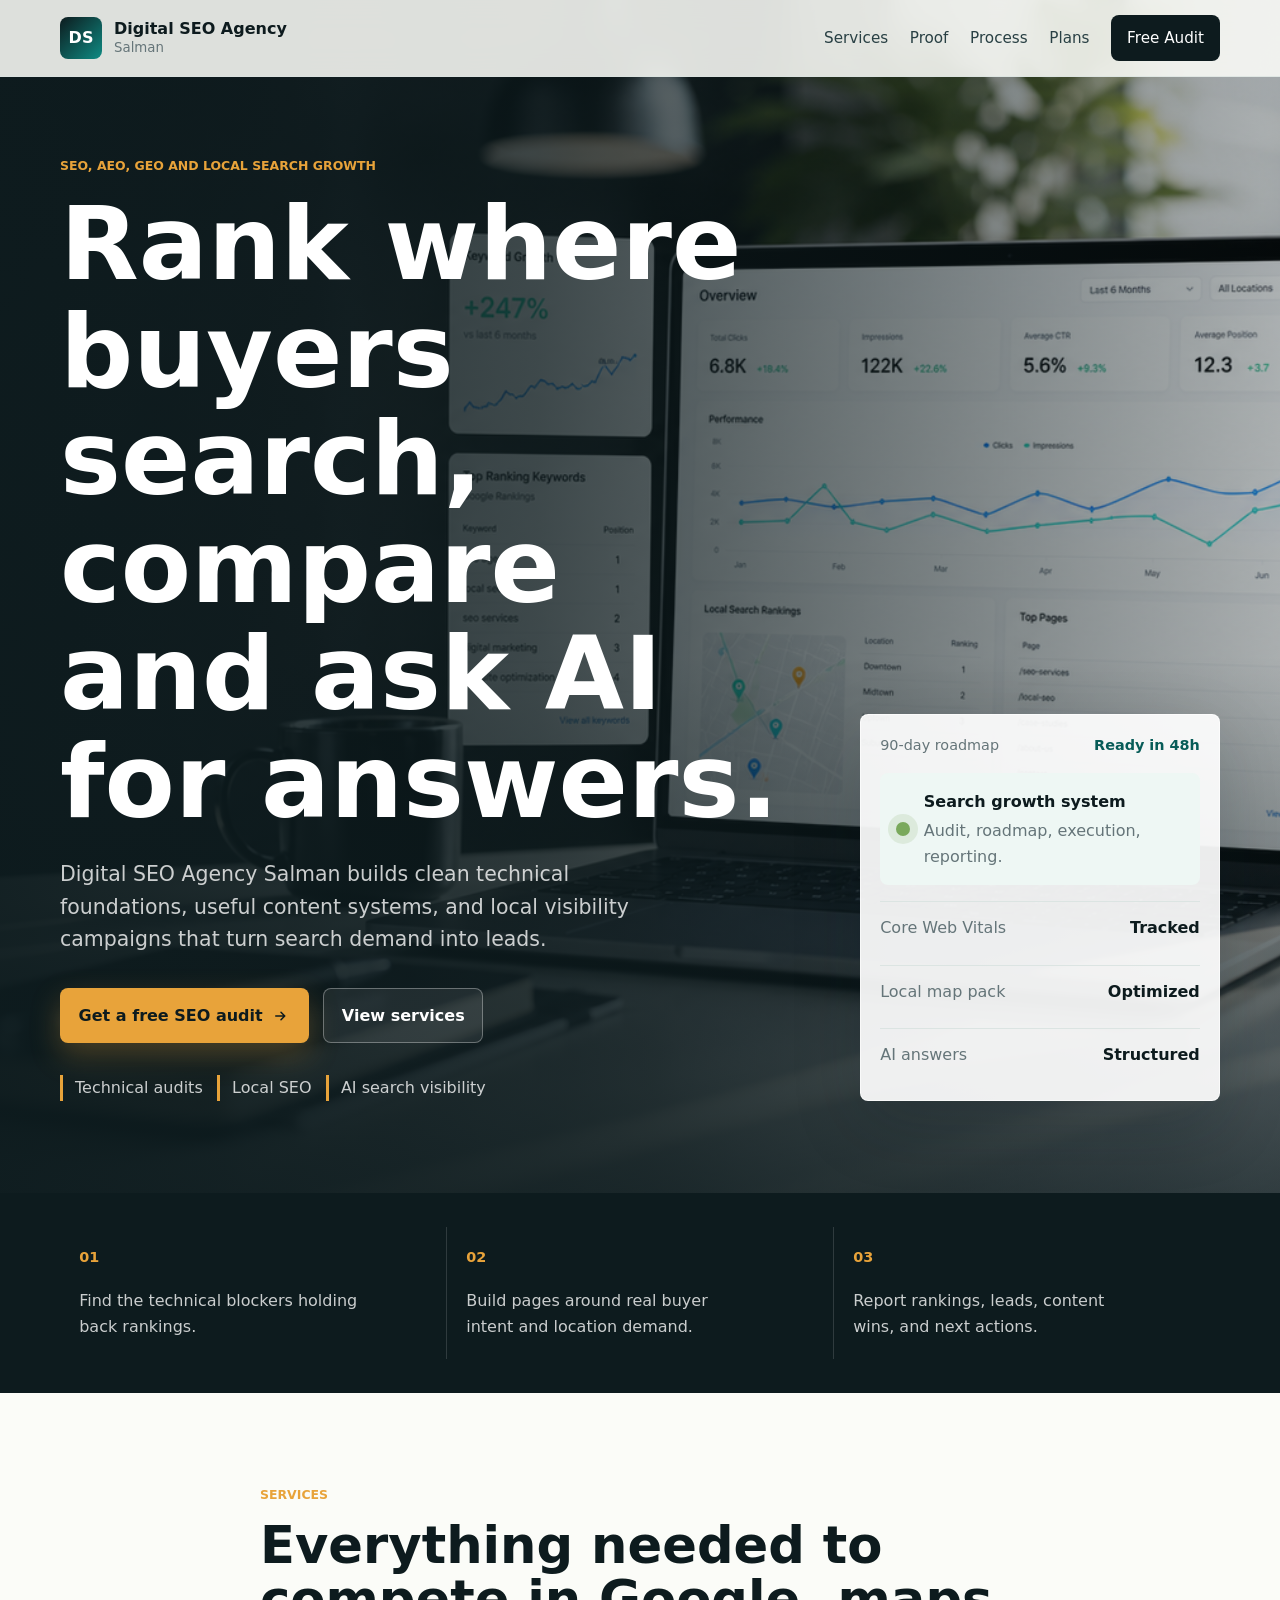
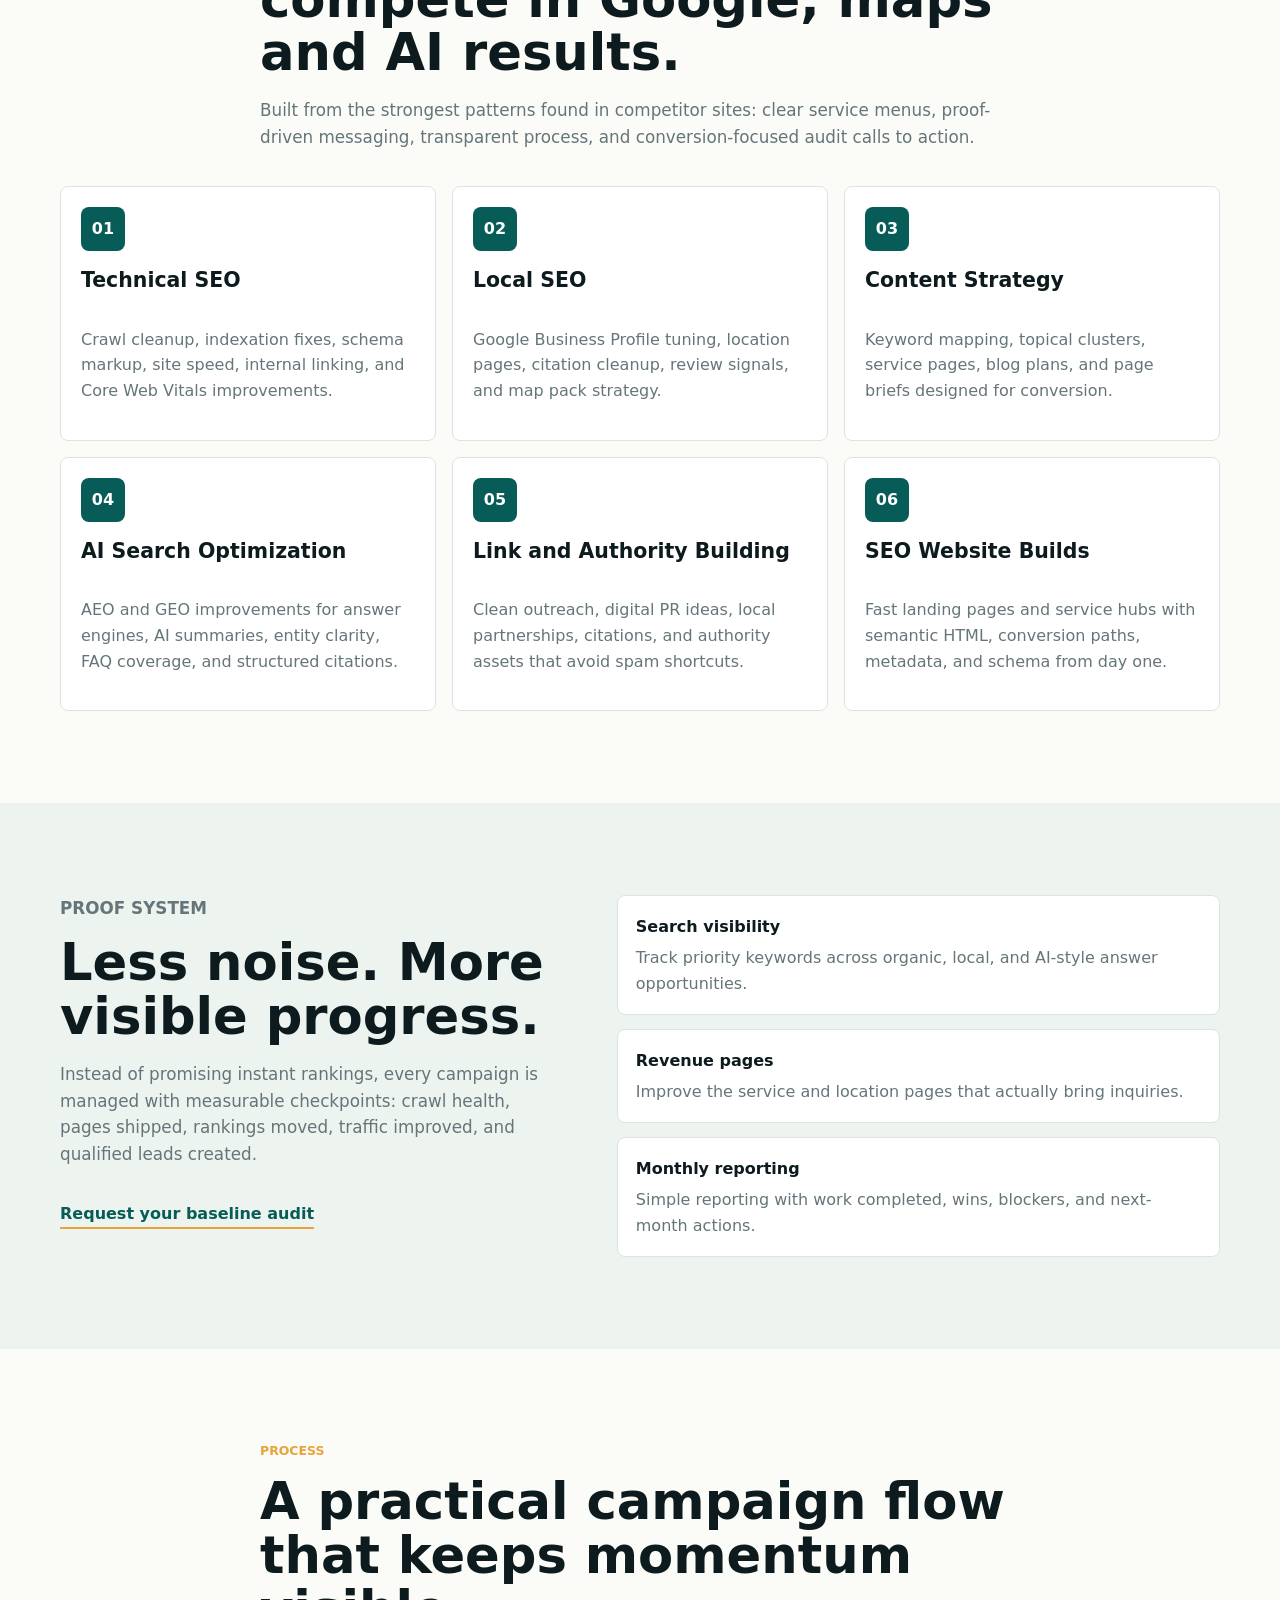
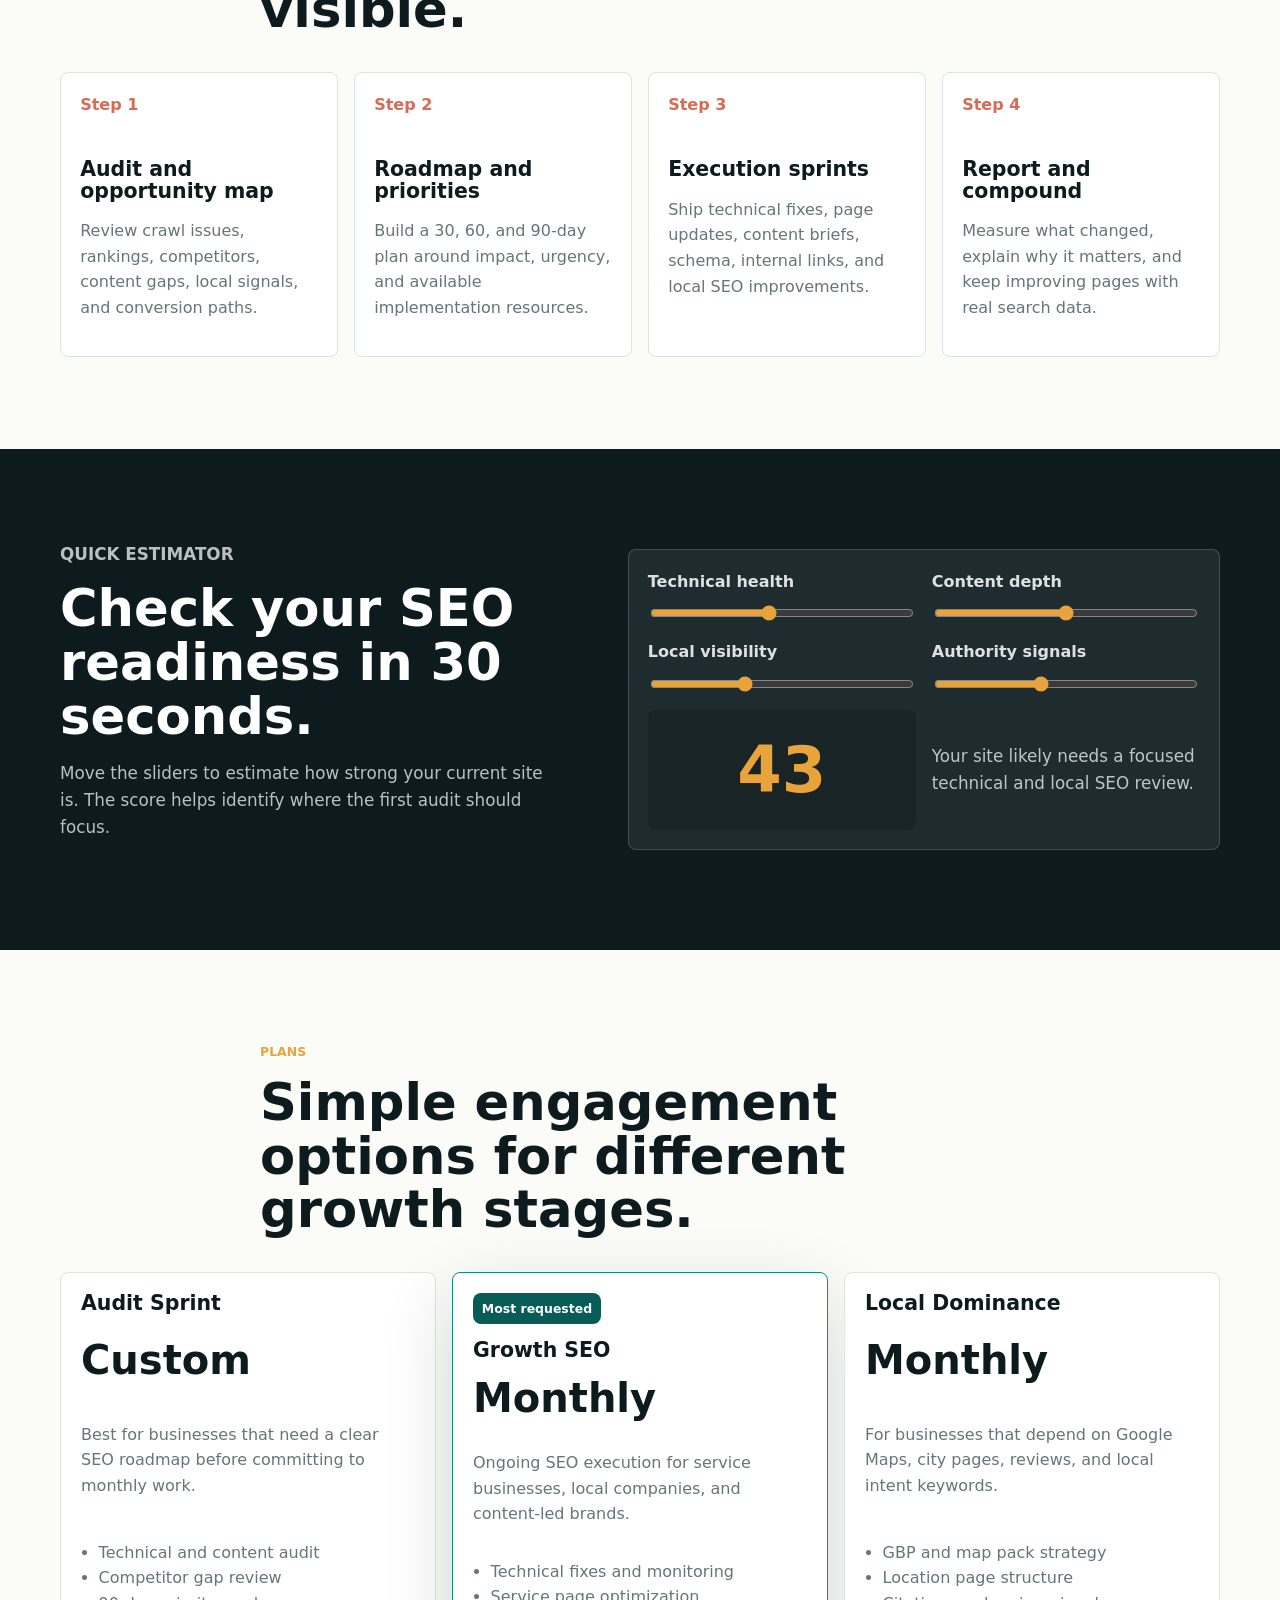
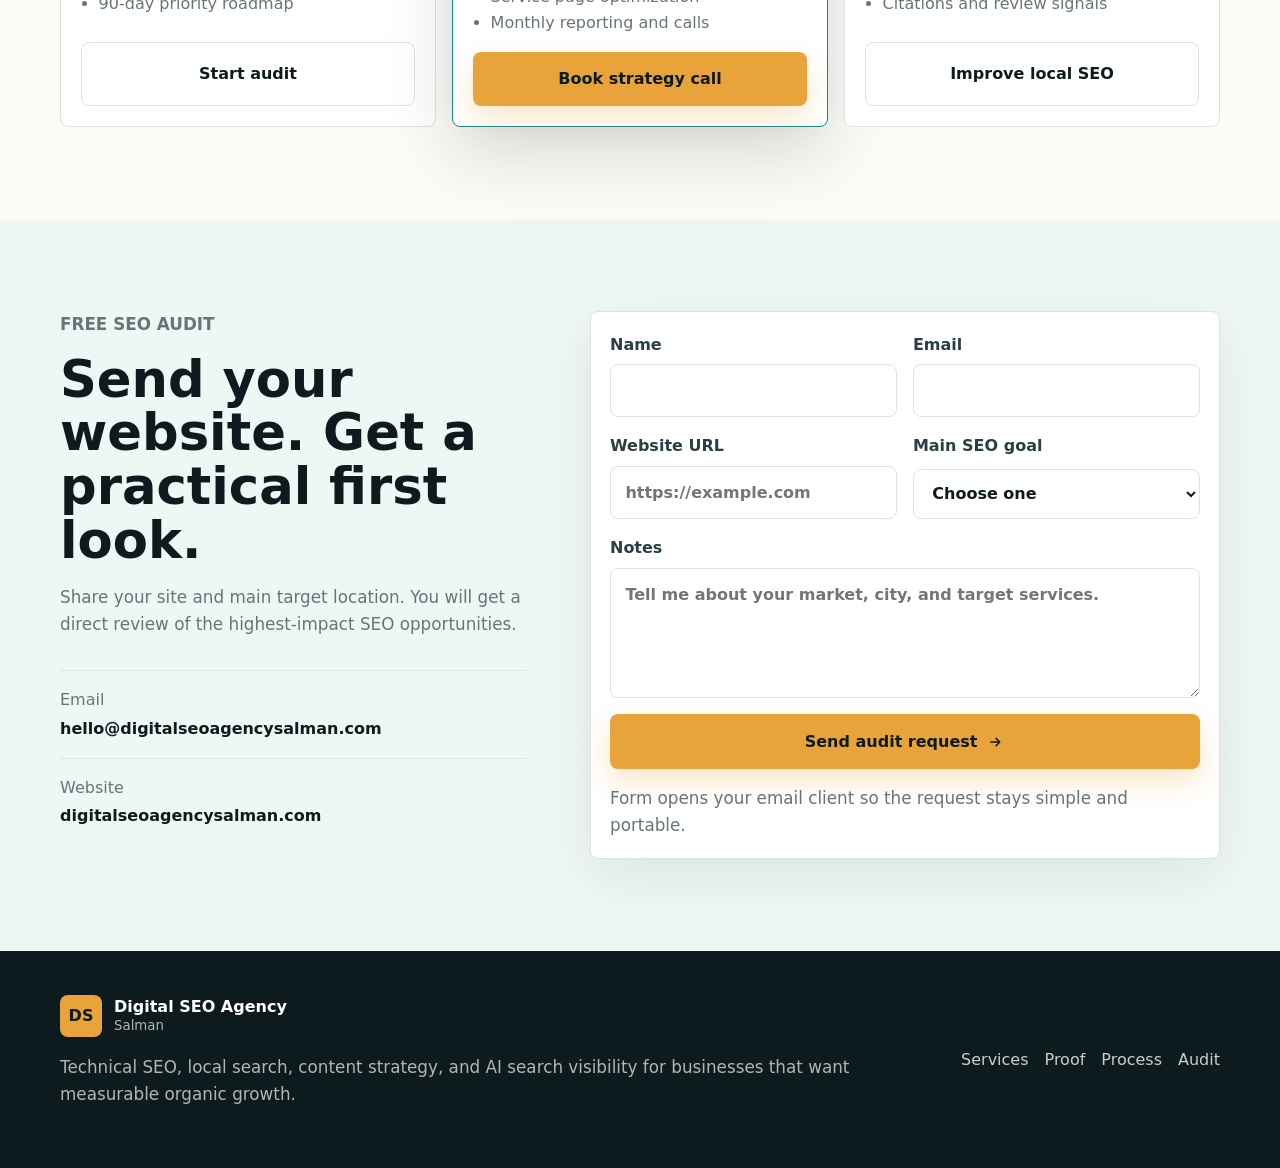
==== index.html @ deff09e0 "Create Digital SEO Agency Salman website" ====
<!doctype html>
<html lang="en">
  <head>
    <meta charset="utf-8">
    <meta name="viewport" content="width=device-width, initial-scale=1">
    <title>Digital SEO Agency Salman | SEO, Local SEO and AI Search Growth</title>
    <meta name="description" content="Digital SEO Agency Salman helps businesses grow through technical SEO, local SEO, AI search visibility, content strategy, and conversion-focused website optimization.">
    <meta name="robots" content="index, follow">
    <meta name="theme-color" content="#0d1b1e">
    <link rel="canonical" href="https://digitalseoagencysalman.com/">
    <meta property="og:title" content="Digital SEO Agency Salman">
    <meta property="og:description" content="SEO, local SEO, technical audits, content strategy, and AI search optimization for businesses that want measurable growth.">
    <meta property="og:type" content="website">
    <meta property="og:url" content="https://digitalseoagencysalman.com/">
    <meta property="og:image" content="https://digitalseoagencysalman.com/assets/seo-analytics-workspace.png">
    <link rel="icon" href="assets/favicon.svg" type="image/svg+xml">
    <link rel="stylesheet" href="styles.css">
    <script type="application/ld+json">
      {
        "@context": "https://schema.org",
        "@type": "ProfessionalService",
        "name": "Digital SEO Agency Salman",
        "url": "https://digitalseoagencysalman.com/",
        "description": "SEO, local SEO, technical SEO, AI search optimization, content strategy, and reporting services.",
        "areaServed": ["United States", "United Kingdom", "Canada", "Australia", "Worldwide"],
        "serviceType": ["Search Engine Optimization", "Local SEO", "Technical SEO", "AI Search Optimization", "Content Strategy"],
        "email": "hello@digitalseoagencysalman.com",
        "founder": {
          "@type": "Person",
          "name": "Salman"
        }
      }
    </script>
  </head>
  <body>
    <a class="skip-link" href="#main">Skip to content</a>

    <header class="site-header" data-header>
      <nav class="nav" aria-label="Primary navigation">
        <a class="brand" href="#top" aria-label="Digital SEO Agency Salman home">
          <span class="brand-mark">DS</span>
          <span>
            <strong>Digital SEO Agency</strong>
            <small>Salman</small>
          </span>
        </a>
        <button class="nav-toggle" type="button" aria-label="Open navigation" aria-expanded="false" data-nav-toggle>
          <span></span>
          <span></span>
          <span></span>
        </button>
        <div class="nav-links" data-nav-links>
          <a href="#services">Services</a>
          <a href="#proof">Proof</a>
          <a href="#process">Process</a>
          <a href="#pricing">Plans</a>
          <a href="#audit" class="nav-cta">Free Audit</a>
        </div>
      </nav>
    </header>

    <main id="main">
      <section class="hero" id="top">
        <div class="hero-media" aria-hidden="true">
          <img src="assets/seo-analytics-workspace.png" alt="">
        </div>
        <div class="hero-overlay"></div>
        <div class="container hero-grid">
          <div class="hero-copy">
            <p class="eyebrow">SEO, AEO, GEO and local search growth</p>
            <h1>Rank where buyers search, compare and ask AI for answers.</h1>
            <p class="hero-lede">Digital SEO Agency Salman builds clean technical foundations, useful content systems, and local visibility campaigns that turn search demand into leads.</p>
            <div class="hero-actions">
              <a class="btn btn-primary" href="#audit">
                Get a free SEO audit
                <svg aria-hidden="true" viewBox="0 0 24 24"><path d="M5 12h12m-5-5 5 5-5 5"/></svg>
              </a>
              <a class="btn btn-ghost" href="#services">View services</a>
            </div>
            <div class="hero-trust" aria-label="Agency highlights">
              <span>Technical audits</span>
              <span>Local SEO</span>
              <span>AI search visibility</span>
            </div>
          </div>
          <aside class="hero-panel" aria-label="Campaign dashboard preview">
            <div class="metric-line">
              <span>90-day roadmap</span>
              <strong>Ready in 48h</strong>
            </div>
            <div class="growth-card">
              <span class="pulse"></span>
              <div>
                <strong>Search growth system</strong>
                <p>Audit, roadmap, execution, reporting.</p>
              </div>
            </div>
            <dl class="hero-metrics">
              <div>
                <dt>Core Web Vitals</dt>
                <dd>Tracked</dd>
              </div>
              <div>
                <dt>Local map pack</dt>
                <dd>Optimized</dd>
              </div>
              <div>
                <dt>AI answers</dt>
                <dd>Structured</dd>
              </div>
            </dl>
          </aside>
        </div>
      </section>

      <section class="section stats-band" aria-label="SEO performance priorities">
        <div class="container stats-grid">
          <div>
            <strong>01</strong>
            <span>Find the technical blockers holding back rankings.</span>
          </div>
          <div>
            <strong>02</strong>
            <span>Build pages around real buyer intent and location demand.</span>
          </div>
          <div>
            <strong>03</strong>
            <span>Report rankings, leads, content wins, and next actions.</span>
          </div>
        </div>
      </section>

      <section class="section" id="services">
        <div class="container section-head">
          <p class="eyebrow">Services</p>
          <h2>Everything needed to compete in Google, maps and AI results.</h2>
          <p>Built from the strongest patterns found in competitor sites: clear service menus, proof-driven messaging, transparent process, and conversion-focused audit calls to action.</p>
        </div>
        <div class="container service-grid">
          <article class="service-card">
            <span class="service-icon">01</span>
            <h3>Technical SEO</h3>
            <p>Crawl cleanup, indexation fixes, schema markup, site speed, internal linking, and Core Web Vitals improvements.</p>
          </article>
          <article class="service-card">
            <span class="service-icon">02</span>
            <h3>Local SEO</h3>
            <p>Google Business Profile tuning, location pages, citation cleanup, review signals, and map pack strategy.</p>
          </article>
          <article class="service-card">
            <span class="service-icon">03</span>
            <h3>Content Strategy</h3>
            <p>Keyword mapping, topical clusters, service pages, blog plans, and page briefs designed for conversion.</p>
          </article>
          <article class="service-card">
            <span class="service-icon">04</span>
            <h3>AI Search Optimization</h3>
            <p>AEO and GEO improvements for answer engines, AI summaries, entity clarity, FAQ coverage, and structured citations.</p>
          </article>
          <article class="service-card">
            <span class="service-icon">05</span>
            <h3>Link and Authority Building</h3>
            <p>Clean outreach, digital PR ideas, local partnerships, citations, and authority assets that avoid spam shortcuts.</p>
          </article>
          <article class="service-card">
            <span class="service-icon">06</span>
            <h3>SEO Website Builds</h3>
            <p>Fast landing pages and service hubs with semantic HTML, conversion paths, metadata, and schema from day one.</p>
          </article>
        </div>
      </section>

      <section class="section proof-section" id="proof">
        <div class="container proof-layout">
          <div>
            <p class="eyebrow">Proof system</p>
            <h2>Less noise. More visible progress.</h2>
            <p>Instead of promising instant rankings, every campaign is managed with measurable checkpoints: crawl health, pages shipped, rankings moved, traffic improved, and qualified leads created.</p>
            <a class="text-link" href="#audit">Request your baseline audit</a>
          </div>
          <div class="proof-list">
            <article>
              <strong>Search visibility</strong>
              <span>Track priority keywords across organic, local, and AI-style answer opportunities.</span>
            </article>
            <article>
              <strong>Revenue pages</strong>
              <span>Improve the service and location pages that actually bring inquiries.</span>
            </article>
            <article>
              <strong>Monthly reporting</strong>
              <span>Simple reporting with work completed, wins, blockers, and next-month actions.</span>
            </article>
          </div>
        </div>
      </section>

      <section class="section" id="process">
        <div class="container section-head">
          <p class="eyebrow">Process</p>
          <h2>A practical campaign flow that keeps momentum visible.</h2>
        </div>
        <div class="container process-grid">
          <article>
            <span>Step 1</span>
            <h3>Audit and opportunity map</h3>
            <p>Review crawl issues, rankings, competitors, content gaps, local signals, and conversion paths.</p>
          </article>
          <article>
            <span>Step 2</span>
            <h3>Roadmap and priorities</h3>
            <p>Build a 30, 60, and 90-day plan around impact, urgency, and available implementation resources.</p>
          </article>
          <article>
            <span>Step 3</span>
            <h3>Execution sprints</h3>
            <p>Ship technical fixes, page updates, content briefs, schema, internal links, and local SEO improvements.</p>
          </article>
          <article>
            <span>Step 4</span>
            <h3>Report and compound</h3>
            <p>Measure what changed, explain why it matters, and keep improving pages with real search data.</p>
          </article>
        </div>
      </section>

      <section class="section calculator-section" aria-label="SEO readiness estimator">
        <div class="container calculator-layout">
          <div>
            <p class="eyebrow">Quick estimator</p>
            <h2>Check your SEO readiness in 30 seconds.</h2>
            <p>Move the sliders to estimate how strong your current site is. The score helps identify where the first audit should focus.</p>
          </div>
          <form class="score-tool" data-score-form>
            <label>
              Technical health
              <input type="range" min="0" max="100" value="45" data-score-input>
            </label>
            <label>
              Content depth
              <input type="range" min="0" max="100" value="50" data-score-input>
            </label>
            <label>
              Local visibility
              <input type="range" min="0" max="100" value="35" data-score-input>
            </label>
            <label>
              Authority signals
              <input type="range" min="0" max="100" value="40" data-score-input>
            </label>
            <output class="score-output" data-score-output>43</output>
            <p data-score-message>Your site likely needs a focused technical and local SEO review.</p>
          </form>
        </div>
      </section>

      <section class="section" id="pricing">
        <div class="container section-head">
          <p class="eyebrow">Plans</p>
          <h2>Simple engagement options for different growth stages.</h2>
        </div>
        <div class="container pricing-grid">
          <article class="price-card">
            <h3>Audit Sprint</h3>
            <p class="price">Custom</p>
            <p>Best for businesses that need a clear SEO roadmap before committing to monthly work.</p>
            <ul>
              <li>Technical and content audit</li>
              <li>Competitor gap review</li>
              <li>90-day priority roadmap</li>
            </ul>
            <a class="btn btn-secondary" href="#audit">Start audit</a>
          </article>
          <article class="price-card featured">
            <span class="badge">Most requested</span>
            <h3>Growth SEO</h3>
            <p class="price">Monthly</p>
            <p>Ongoing SEO execution for service businesses, local companies, and content-led brands.</p>
            <ul>
              <li>Technical fixes and monitoring</li>
              <li>Service page optimization</li>
              <li>Monthly reporting and calls</li>
            </ul>
            <a class="btn btn-primary" href="#audit">Book strategy call</a>
          </article>
          <article class="price-card">
            <h3>Local Dominance</h3>
            <p class="price">Monthly</p>
            <p>For businesses that depend on Google Maps, city pages, reviews, and local intent keywords.</p>
            <ul>
              <li>GBP and map pack strategy</li>
              <li>Location page structure</li>
              <li>Citations and review signals</li>
            </ul>
            <a class="btn btn-secondary" href="#audit">Improve local SEO</a>
          </article>
        </div>
      </section>

      <section class="section audit-section" id="audit">
        <div class="container audit-layout">
          <div>
            <p class="eyebrow">Free SEO audit</p>
            <h2>Send your website. Get a practical first look.</h2>
            <p>Share your site and main target location. You will get a direct review of the highest-impact SEO opportunities.</p>
            <dl class="contact-details">
              <div>
                <dt>Email</dt>
                <dd><a href="mailto:hello@digitalseoagencysalman.com">hello@digitalseoagencysalman.com</a></dd>
              </div>
              <div>
                <dt>Website</dt>
                <dd>digitalseoagencysalman.com</dd>
              </div>
            </dl>
          </div>
          <form class="audit-form" action="mailto:hello@digitalseoagencysalman.com" method="post" enctype="text/plain" data-audit-form>
            <label>
              Name
              <input name="name" autocomplete="name" required>
            </label>
            <label>
              Email
              <input type="email" name="email" autocomplete="email" required>
            </label>
            <label>
              Website URL
              <input type="url" name="website" placeholder="https://example.com" required>
            </label>
            <label>
              Main SEO goal
              <select name="goal" required>
                <option value="">Choose one</option>
                <option>More local leads</option>
                <option>Technical SEO cleanup</option>
                <option>Content and rankings growth</option>
                <option>AI search visibility</option>
              </select>
            </label>
            <label class="full">
              Notes
              <textarea name="notes" rows="4" placeholder="Tell me about your market, city, and target services."></textarea>
            </label>
            <button class="btn btn-primary full" type="submit">
              Send audit request
              <svg aria-hidden="true" viewBox="0 0 24 24"><path d="M5 12h12m-5-5 5 5-5 5"/></svg>
            </button>
            <p class="form-note" data-form-note>Form opens your email client so the request stays simple and portable.</p>
          </form>
        </div>
      </section>
    </main>

    <footer class="site-footer">
      <div class="container footer-grid">
        <div>
          <a class="brand footer-brand" href="#top">
            <span class="brand-mark">DS</span>
            <span>
              <strong>Digital SEO Agency</strong>
              <small>Salman</small>
            </span>
          </a>
          <p>Technical SEO, local search, content strategy, and AI search visibility for businesses that want measurable organic growth.</p>
        </div>
        <div class="footer-links">
          <a href="#services">Services</a>
          <a href="#proof">Proof</a>
          <a href="#process">Process</a>
          <a href="#audit">Audit</a>
        </div>
      </div>
    </footer>

    <script src="script.js"></script>
  </body>
</html>
---- styles.css ----
:root {
  --ink: #0d1b1e;
  --ink-soft: #294044;
  --muted: #657579;
  --line: #dbe4e2;
  --paper: #fbfcf8;
  --panel: #ffffff;
  --teal: #0f8b83;
  --teal-dark: #075c58;
  --amber: #e8a33a;
  --green: #7aa95c;
  --coral: #d96b55;
  --shadow: 0 24px 70px rgba(13, 27, 30, 0.16);
  --radius: 8px;
  --container: 1160px;
}

* {
  box-sizing: border-box;
}

html {
  scroll-behavior: smooth;
}

body {
  margin: 0;
  color: var(--ink);
  background: var(--paper);
  font-family: Inter, ui-sans-serif, system-ui, -apple-system, BlinkMacSystemFont, "Segoe UI", sans-serif;
  line-height: 1.6;
}

img,
svg {
  display: block;
  max-width: 100%;
}

a {
  color: inherit;
  text-decoration: none;
}

button,
input,
select,
textarea {
  font: inherit;
}

.skip-link {
  position: absolute;
  left: 1rem;
  top: -4rem;
  z-index: 20;
  padding: 0.75rem 1rem;
  color: #fff;
  background: var(--ink);
  border-radius: var(--radius);
}

.skip-link:focus {
  top: 1rem;
}

.container {
  width: min(var(--container), calc(100% - 40px));
  margin-inline: auto;
}

.site-header {
  position: fixed;
  inset: 0 0 auto;
  z-index: 10;
  background: rgba(251, 252, 248, 0.88);
  border-bottom: 1px solid rgba(219, 228, 226, 0.75);
  backdrop-filter: blur(16px);
}

.nav {
  width: min(var(--container), calc(100% - 40px));
  min-height: 76px;
  margin-inline: auto;
  display: flex;
  align-items: center;
  justify-content: space-between;
  gap: 2rem;
}

.brand {
  display: inline-flex;
  align-items: center;
  gap: 0.75rem;
  min-width: 0;
}

.brand-mark {
  width: 42px;
  height: 42px;
  display: grid;
  place-items: center;
  flex: 0 0 42px;
  color: #fff;
  background: linear-gradient(135deg, var(--ink), var(--teal));
  border-radius: var(--radius);
  font-weight: 800;
}

.brand strong,
.brand small {
  display: block;
  line-height: 1.1;
}

.brand small {
  margin-top: 0.2rem;
  color: var(--muted);
}

.nav-links {
  display: flex;
  align-items: center;
  gap: 1.35rem;
  color: var(--ink-soft);
  font-size: 0.95rem;
}

.nav-links a {
  padding-block: 0.5rem;
}

.nav-links a:hover {
  color: var(--teal-dark);
}

.nav-cta {
  padding: 0.7rem 1rem !important;
  color: #fff !important;
  background: var(--ink);
  border-radius: var(--radius);
}

.nav-toggle {
  display: none;
  width: 42px;
  height: 42px;
  padding: 0;
  border: 1px solid var(--line);
  background: var(--panel);
  border-radius: var(--radius);
}

.nav-toggle span {
  width: 18px;
  height: 2px;
  margin: 4px auto;
  display: block;
  background: var(--ink);
}

.hero {
  position: relative;
  min-height: 760px;
  padding: 156px 0 92px;
  overflow: hidden;
  color: #fff;
  background: var(--ink);
}

.hero-media,
.hero-overlay {
  position: absolute;
  inset: 0;
}

.hero-media img {
  width: 100%;
  height: 100%;
  object-fit: cover;
}

.hero-overlay {
  background:
    linear-gradient(90deg, rgba(13, 27, 30, 0.94) 0%, rgba(13, 27, 30, 0.78) 42%, rgba(13, 27, 30, 0.34) 100%),
    linear-gradient(0deg, rgba(13, 27, 30, 0.72), transparent 45%);
}

.hero-grid {
  position: relative;
  display: grid;
  grid-template-columns: minmax(0, 1.05fr) 360px;
  gap: 4rem;
  align-items: end;
}

.hero-copy {
  max-width: 760px;
}

.eyebrow {
  margin: 0 0 0.9rem;
  color: var(--amber);
  font-size: 0.78rem;
  font-weight: 800;
  letter-spacing: 0;
  text-transform: uppercase;
}

h1,
h2,
h3,
p {
  overflow-wrap: anywhere;
}

h1,
h2,
h3 {
  margin: 0;
  line-height: 1.05;
  letter-spacing: 0;
}

h1 {
  max-width: 760px;
  font-size: clamp(3rem, 8vw, 6.4rem);
}

h2 {
  font-size: clamp(2rem, 4vw, 3.7rem);
}

h3 {
  font-size: 1.28rem;
}

.hero-lede {
  max-width: 640px;
  margin: 1.4rem 0 0;
  color: rgba(255, 255, 255, 0.78);
  font-size: clamp(1.05rem, 2vw, 1.28rem);
}

.hero-actions,
.hero-trust {
  display: flex;
  flex-wrap: wrap;
  align-items: center;
  gap: 0.9rem;
}

.hero-actions {
  margin-top: 2rem;
}

.hero-trust {
  margin-top: 2rem;
  color: rgba(255, 255, 255, 0.78);
}

.hero-trust span {
  border-left: 3px solid var(--amber);
  padding-left: 0.75rem;
}

.btn {
  min-height: 48px;
  display: inline-flex;
  align-items: center;
  justify-content: center;
  gap: 0.6rem;
  padding: 0.85rem 1.1rem;
  border: 1px solid transparent;
  border-radius: var(--radius);
  font-weight: 800;
  cursor: pointer;
  transition: transform 180ms ease, box-shadow 180ms ease, background 180ms ease;
}

.btn:hover {
  transform: translateY(-2px);
}

.btn svg {
  width: 18px;
  height: 18px;
  fill: none;
  stroke: currentColor;
  stroke-linecap: round;
  stroke-linejoin: round;
  stroke-width: 2;
}

.btn-primary {
  color: var(--ink);
  background: var(--amber);
  box-shadow: 0 12px 30px rgba(232, 163, 58, 0.28);
}

.btn-secondary {
  color: var(--ink);
  background: var(--panel);
  border-color: var(--line);
}

.btn-ghost {
  color: #fff;
  border-color: rgba(255, 255, 255, 0.32);
  background: rgba(255, 255, 255, 0.08);
}

.hero-panel {
  padding: 1.2rem;
  color: var(--ink);
  background: rgba(255, 255, 255, 0.92);
  border: 1px solid rgba(255, 255, 255, 0.65);
  border-radius: var(--radius);
  box-shadow: var(--shadow);
}

.metric-line {
  display: flex;
  justify-content: space-between;
  gap: 1rem;
  color: var(--muted);
  font-size: 0.9rem;
}

.metric-line strong {
  color: var(--teal-dark);
}

.growth-card {
  margin-top: 1rem;
  padding: 1rem;
  display: flex;
  align-items: center;
  gap: 0.85rem;
  background: #eef7f4;
  border-radius: var(--radius);
}

.growth-card p {
  margin: 0.2rem 0 0;
  color: var(--muted);
}

.pulse {
  width: 14px;
  height: 14px;
  flex: 0 0 14px;
  background: var(--green);
  border-radius: 50%;
  box-shadow: 0 0 0 8px rgba(122, 169, 92, 0.16);
}

.hero-metrics {
  margin: 1rem 0 0;
  display: grid;
  gap: 0.7rem;
}

.hero-metrics div {
  display: flex;
  justify-content: space-between;
  gap: 1rem;
  padding: 0.8rem 0;
  border-top: 1px solid var(--line);
}

.hero-metrics dt {
  color: var(--muted);
}

.hero-metrics dd {
  margin: 0;
  font-weight: 800;
}

.section {
  padding: 92px 0;
}

.stats-band {
  padding: 34px 0;
  background: var(--ink);
  color: #fff;
}

.stats-grid {
  display: grid;
  grid-template-columns: repeat(3, 1fr);
  gap: 1px;
  background: rgba(255, 255, 255, 0.14);
}

.stats-grid div {
  min-height: 132px;
  padding: 1.2rem;
  display: grid;
  align-content: space-between;
  background: var(--ink);
}

.stats-grid strong {
  color: var(--amber);
  font-size: 0.9rem;
}

.stats-grid span {
  max-width: 280px;
  color: rgba(255, 255, 255, 0.78);
}

.section-head {
  max-width: 760px;
  margin-bottom: 2.2rem;
}

.section-head p:not(.eyebrow),
.proof-layout p,
.calculator-layout p,
.audit-layout p,
.site-footer p {
  color: var(--muted);
  font-size: 1.05rem;
}

.service-grid {
  display: grid;
  grid-template-columns: repeat(3, 1fr);
  gap: 1rem;
}

.service-card,
.process-grid article,
.price-card,
.proof-list article {
  background: var(--panel);
  border: 1px solid var(--line);
  border-radius: var(--radius);
}

.service-card {
  min-height: 250px;
  padding: 1.25rem;
  display: grid;
  align-content: space-between;
  gap: 1.2rem;
}

.service-icon {
  width: 44px;
  height: 44px;
  display: grid;
  place-items: center;
  color: #fff;
  background: var(--teal-dark);
  border-radius: var(--radius);
  font-weight: 800;
}

.service-card p,
.process-grid p,
.price-card p,
.price-card li,
.proof-list span {
  color: var(--muted);
}

.proof-section {
  background: #edf3ef;
}

.proof-layout {
  display: grid;
  grid-template-columns: 0.9fr 1.1fr;
  gap: 4rem;
  align-items: start;
}

.text-link {
  display: inline-block;
  margin-top: 1rem;
  color: var(--teal-dark);
  font-weight: 800;
  border-bottom: 2px solid var(--amber);
}

.proof-list {
  display: grid;
  gap: 0.9rem;
}

.proof-list article {
  padding: 1.1rem;
  display: grid;
  gap: 0.35rem;
}

.process-grid {
  display: grid;
  grid-template-columns: repeat(4, 1fr);
  gap: 1rem;
}

.process-grid article {
  min-height: 260px;
  padding: 1.2rem;
}

.process-grid span {
  display: inline-block;
  margin-bottom: 2.6rem;
  color: var(--coral);
  font-weight: 800;
}

.calculator-section {
  background: var(--ink);
  color: #fff;
}

.calculator-layout {
  display: grid;
  grid-template-columns: 0.85fr 1fr;
  gap: 4rem;
  align-items: center;
}

.calculator-layout p {
  color: rgba(255, 255, 255, 0.72);
}

.score-tool {
  padding: 1.2rem;
  display: grid;
  grid-template-columns: 1fr 1fr;
  gap: 1rem;
  background: rgba(255, 255, 255, 0.08);
  border: 1px solid rgba(255, 255, 255, 0.16);
  border-radius: var(--radius);
}

.score-tool label {
  display: grid;
  gap: 0.55rem;
  color: rgba(255, 255, 255, 0.86);
  font-weight: 700;
}

input[type="range"] {
  accent-color: var(--amber);
}

.score-output {
  min-height: 120px;
  display: grid;
  place-items: center;
  color: var(--amber);
  background: rgba(0, 0, 0, 0.18);
  border-radius: var(--radius);
  font-size: 4rem;
  font-weight: 900;
  line-height: 1;
}

.score-tool p {
  margin: 0;
  align-self: center;
}

.pricing-grid {
  display: grid;
  grid-template-columns: repeat(3, 1fr);
  gap: 1rem;
  align-items: stretch;
}

.price-card {
  position: relative;
  padding: 1.25rem;
  display: grid;
  gap: 1rem;
}

.price-card.featured {
  border-color: var(--teal);
  box-shadow: var(--shadow);
}

.badge {
  width: max-content;
  padding: 0.35rem 0.55rem;
  color: #fff;
  background: var(--teal-dark);
  border-radius: var(--radius);
  font-size: 0.78rem;
  font-weight: 800;
}

.price {
  margin: 0;
  color: var(--ink) !important;
  font-size: 2.5rem !important;
  font-weight: 900;
  line-height: 1;
}

.price-card ul {
  margin: 0;
  padding-left: 1.1rem;
}

.audit-section {
  background: #eef7f4;
}

.audit-layout {
  display: grid;
  grid-template-columns: 0.85fr 1.15fr;
  gap: 4rem;
  align-items: start;
}

.contact-details {
  margin: 2rem 0 0;
  display: grid;
  gap: 1rem;
}

.contact-details div {
  padding-top: 1rem;
  border-top: 1px solid var(--line);
}

.contact-details dt {
  color: var(--muted);
}

.contact-details dd {
  margin: 0.2rem 0 0;
  font-weight: 800;
}

.audit-form {
  padding: 1.2rem;
  display: grid;
  grid-template-columns: 1fr 1fr;
  gap: 1rem;
  background: var(--panel);
  border: 1px solid var(--line);
  border-radius: var(--radius);
  box-shadow: 0 18px 54px rgba(13, 27, 30, 0.08);
}

.audit-form label {
  display: grid;
  gap: 0.45rem;
  color: var(--ink-soft);
  font-weight: 800;
}

.audit-form input,
.audit-form select,
.audit-form textarea {
  width: 100%;
  min-height: 48px;
  padding: 0.8rem 0.9rem;
  border: 1px solid var(--line);
  color: var(--ink);
  background: #fff;
  border-radius: var(--radius);
}

.audit-form textarea {
  resize: vertical;
}

.full,
.form-note {
  grid-column: 1 / -1;
}

.form-note {
  margin: 0;
  color: var(--muted);
  font-size: 0.9rem;
}

.site-footer {
  padding: 44px 0;
  color: #fff;
  background: var(--ink);
}

.footer-grid {
  display: grid;
  grid-template-columns: 1fr auto;
  gap: 2rem;
  align-items: center;
}

.footer-brand .brand-mark {
  background: var(--amber);
  color: var(--ink);
}

.footer-brand small,
.site-footer p {
  color: rgba(255, 255, 255, 0.68);
}

.footer-links {
  display: flex;
  flex-wrap: wrap;
  gap: 1rem;
  color: rgba(255, 255, 255, 0.78);
}

@media (max-width: 980px) {
  .nav-toggle {
    display: block;
  }

  .nav-links {
    position: absolute;
    top: 76px;
    left: 20px;
    right: 20px;
    display: none;
    padding: 1rem;
    background: var(--panel);
    border: 1px solid var(--line);
    border-radius: var(--radius);
    box-shadow: var(--shadow);
  }

  .nav-links.is-open {
    display: grid;
  }

  .hero {
    min-height: auto;
  }

  .hero-grid,
  .proof-layout,
  .calculator-layout,
  .audit-layout {
    grid-template-columns: 1fr;
    gap: 2rem;
  }

  .service-grid,
  .pricing-grid {
    grid-template-columns: repeat(2, 1fr);
  }

  .process-grid {
    grid-template-columns: repeat(2, 1fr);
  }
}

@media (max-width: 680px) {
  .container,
  .nav {
    width: min(100% - 28px, var(--container));
  }

  .hero {
    padding-top: 126px;
  }

  h1 {
    font-size: clamp(2.55rem, 14vw, 4.2rem);
  }

  .hero-panel {
    display: none;
  }

  .stats-grid,
  .service-grid,
  .process-grid,
  .pricing-grid,
  .score-tool,
  .audit-form,
  .footer-grid {
    grid-template-columns: 1fr;
  }

  .section {
    padding: 64px 0;
  }

  .score-output {
    min-height: 96px;
    font-size: 3.25rem;
  }

  .btn {
    width: 100%;
  }
}
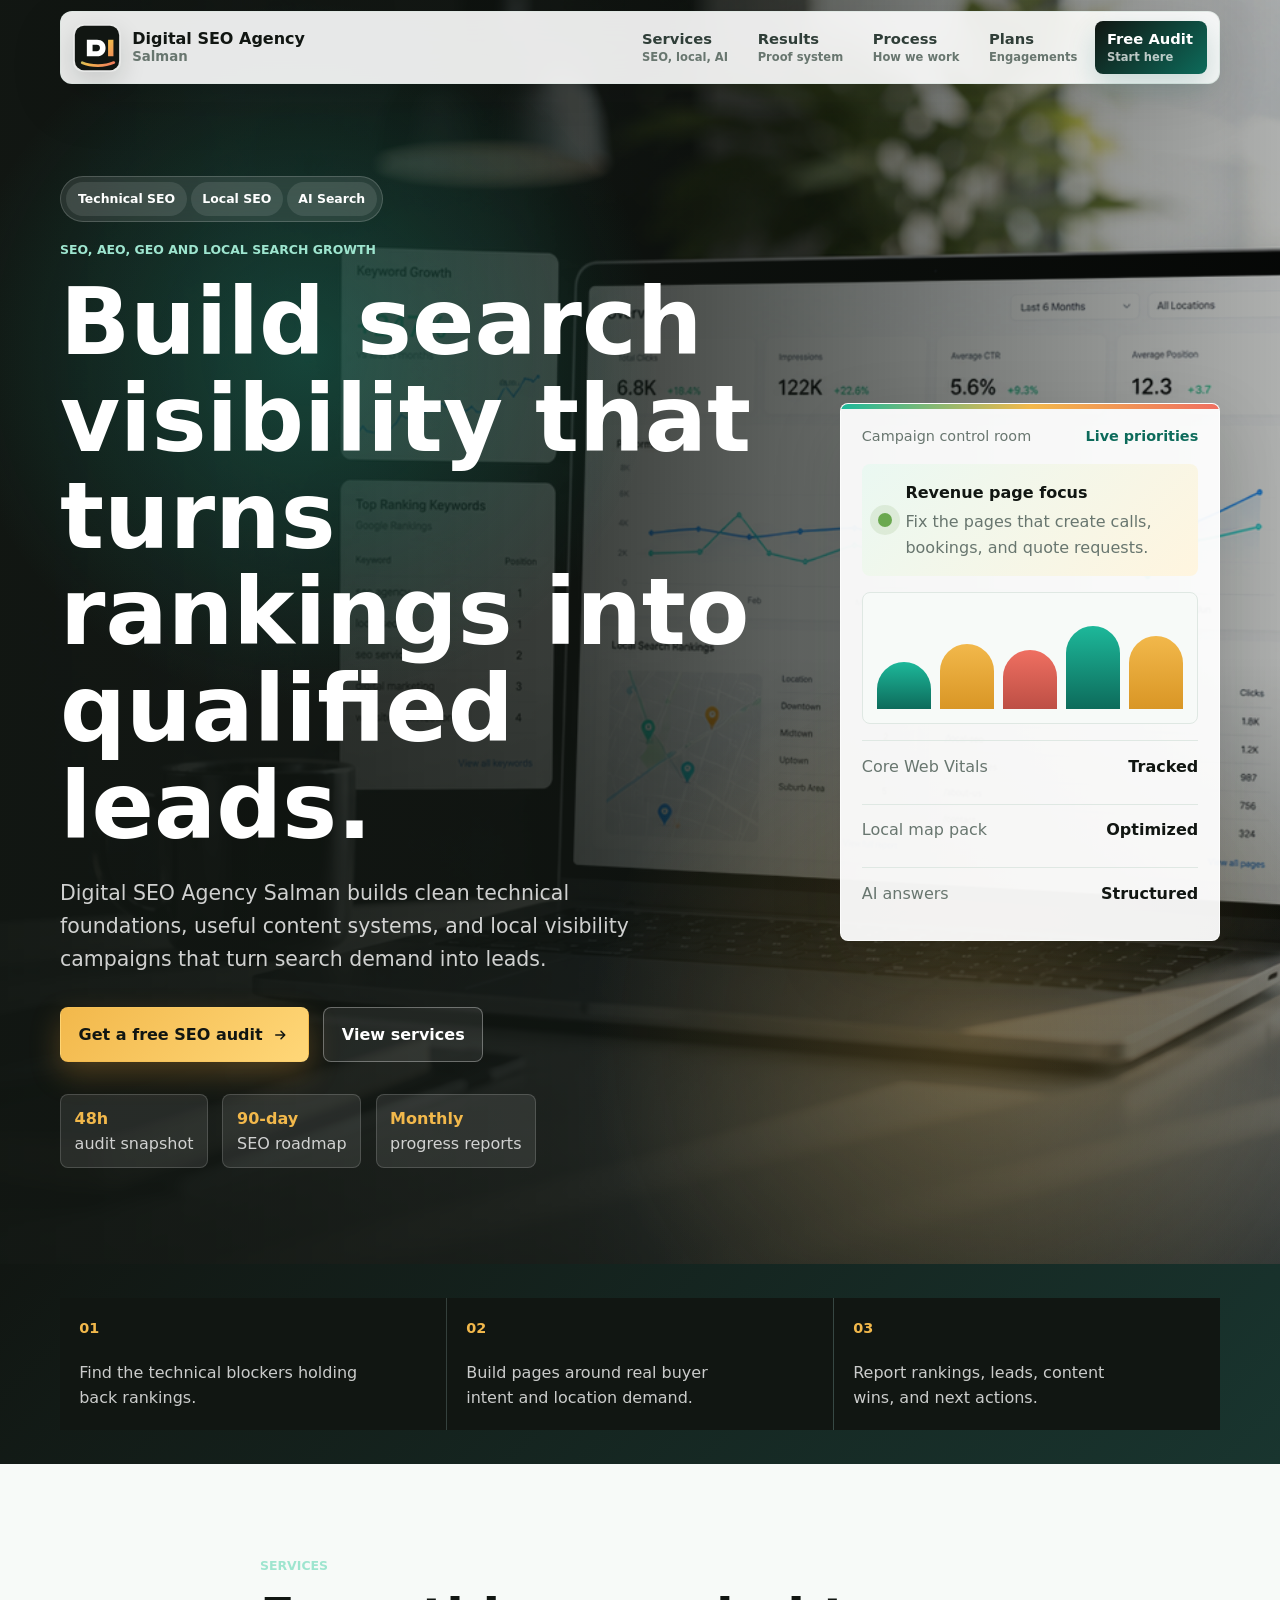
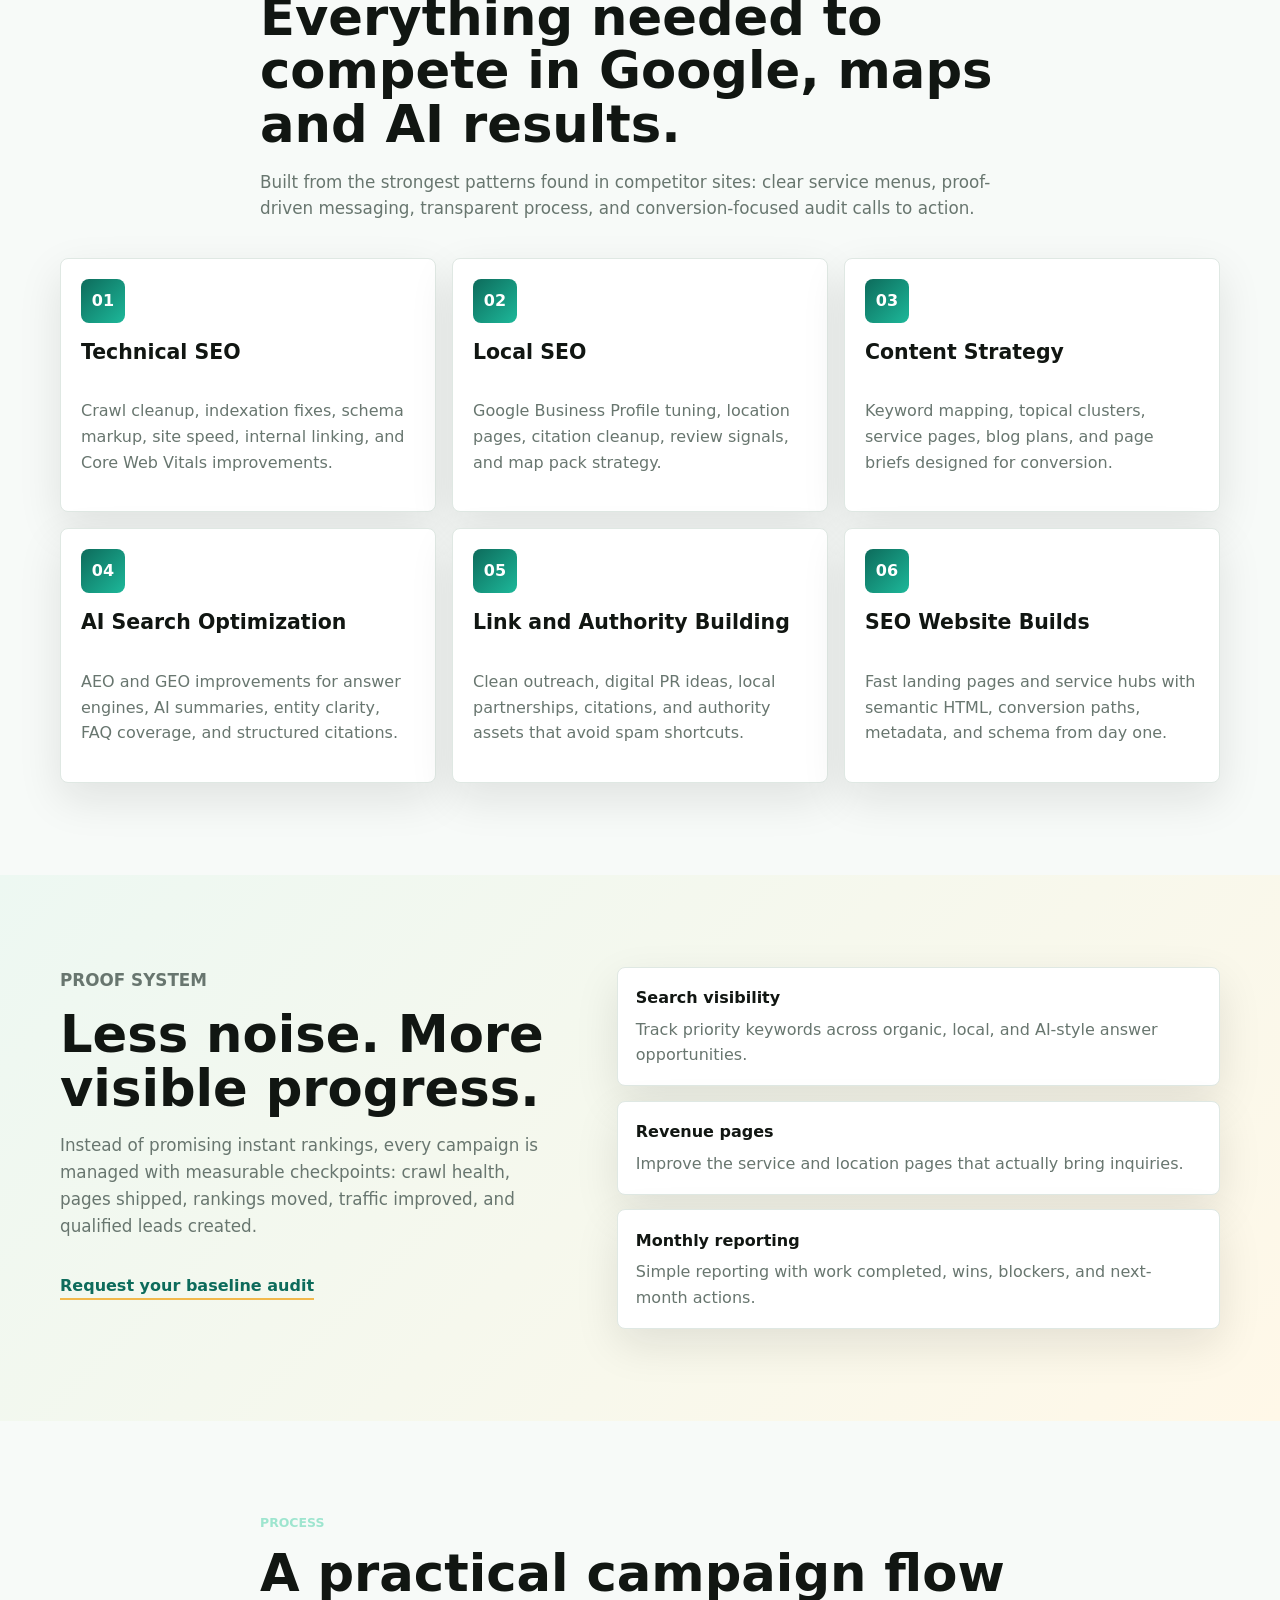
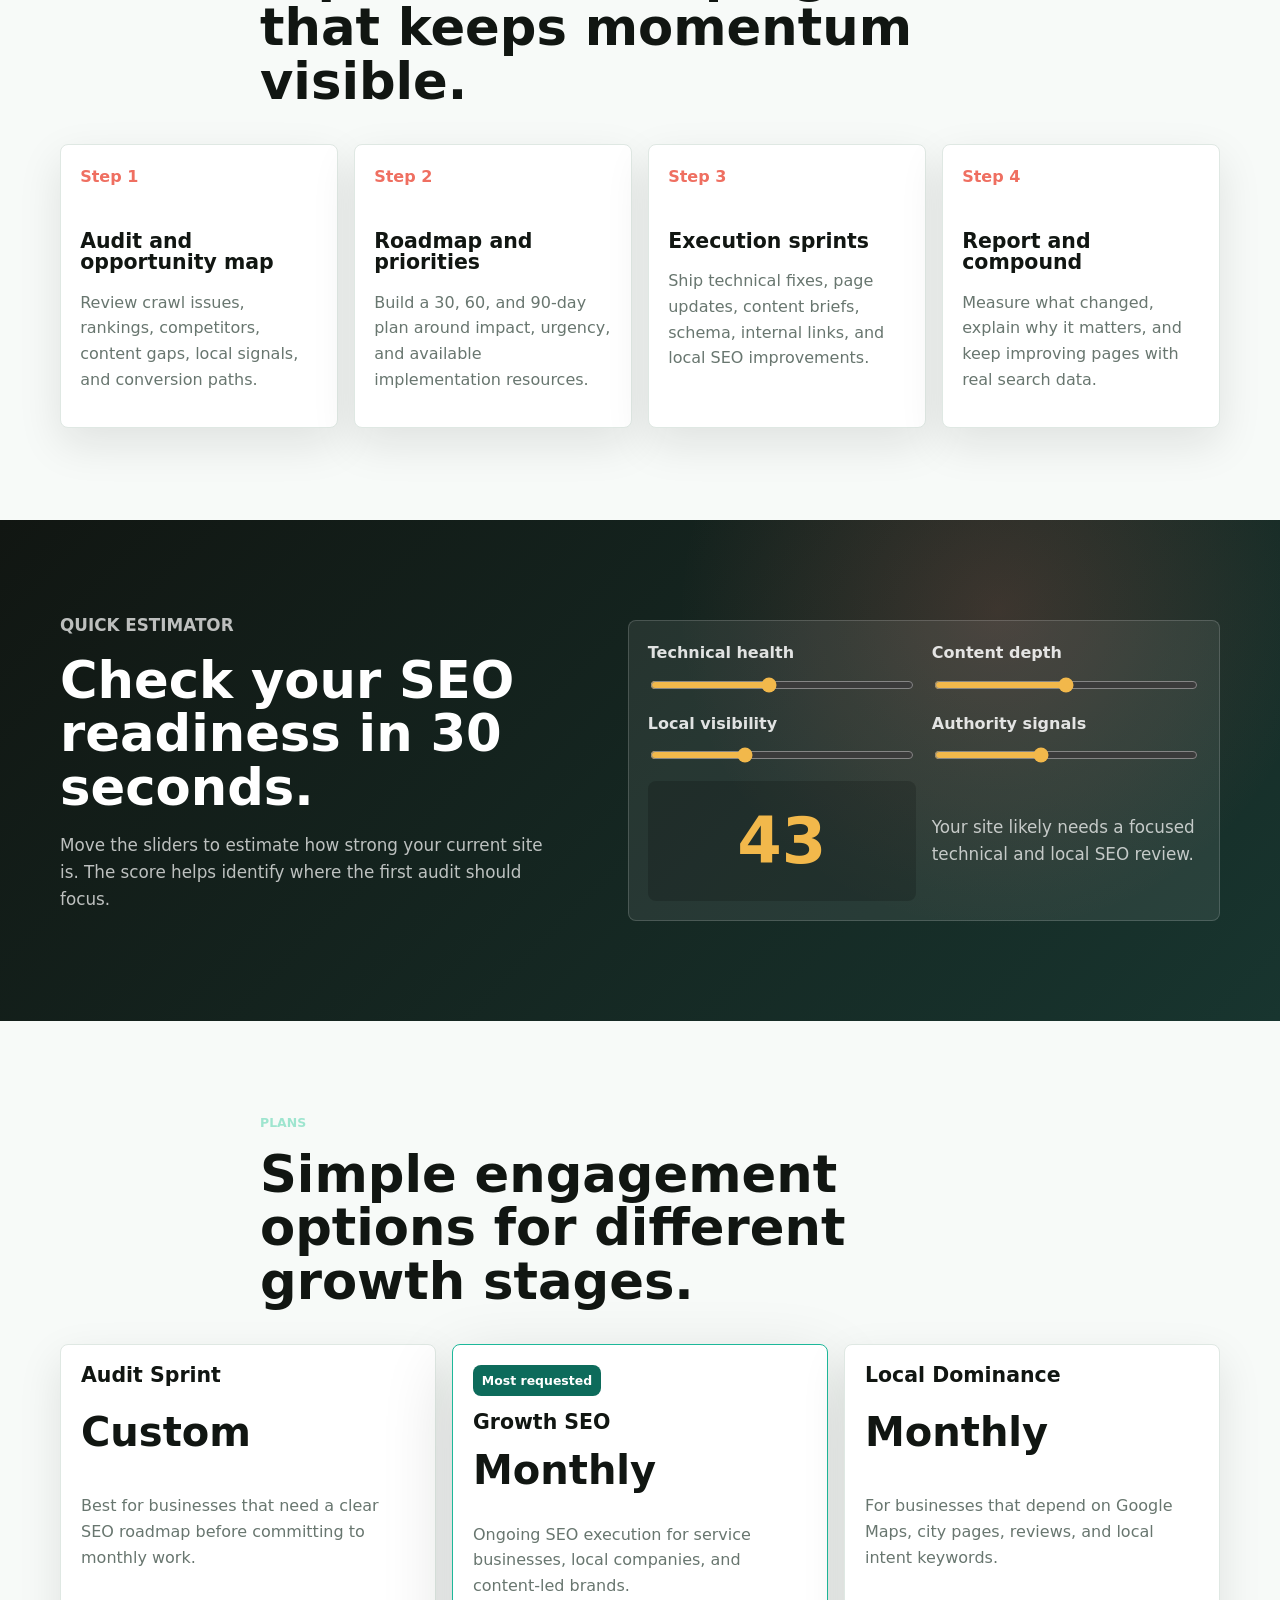
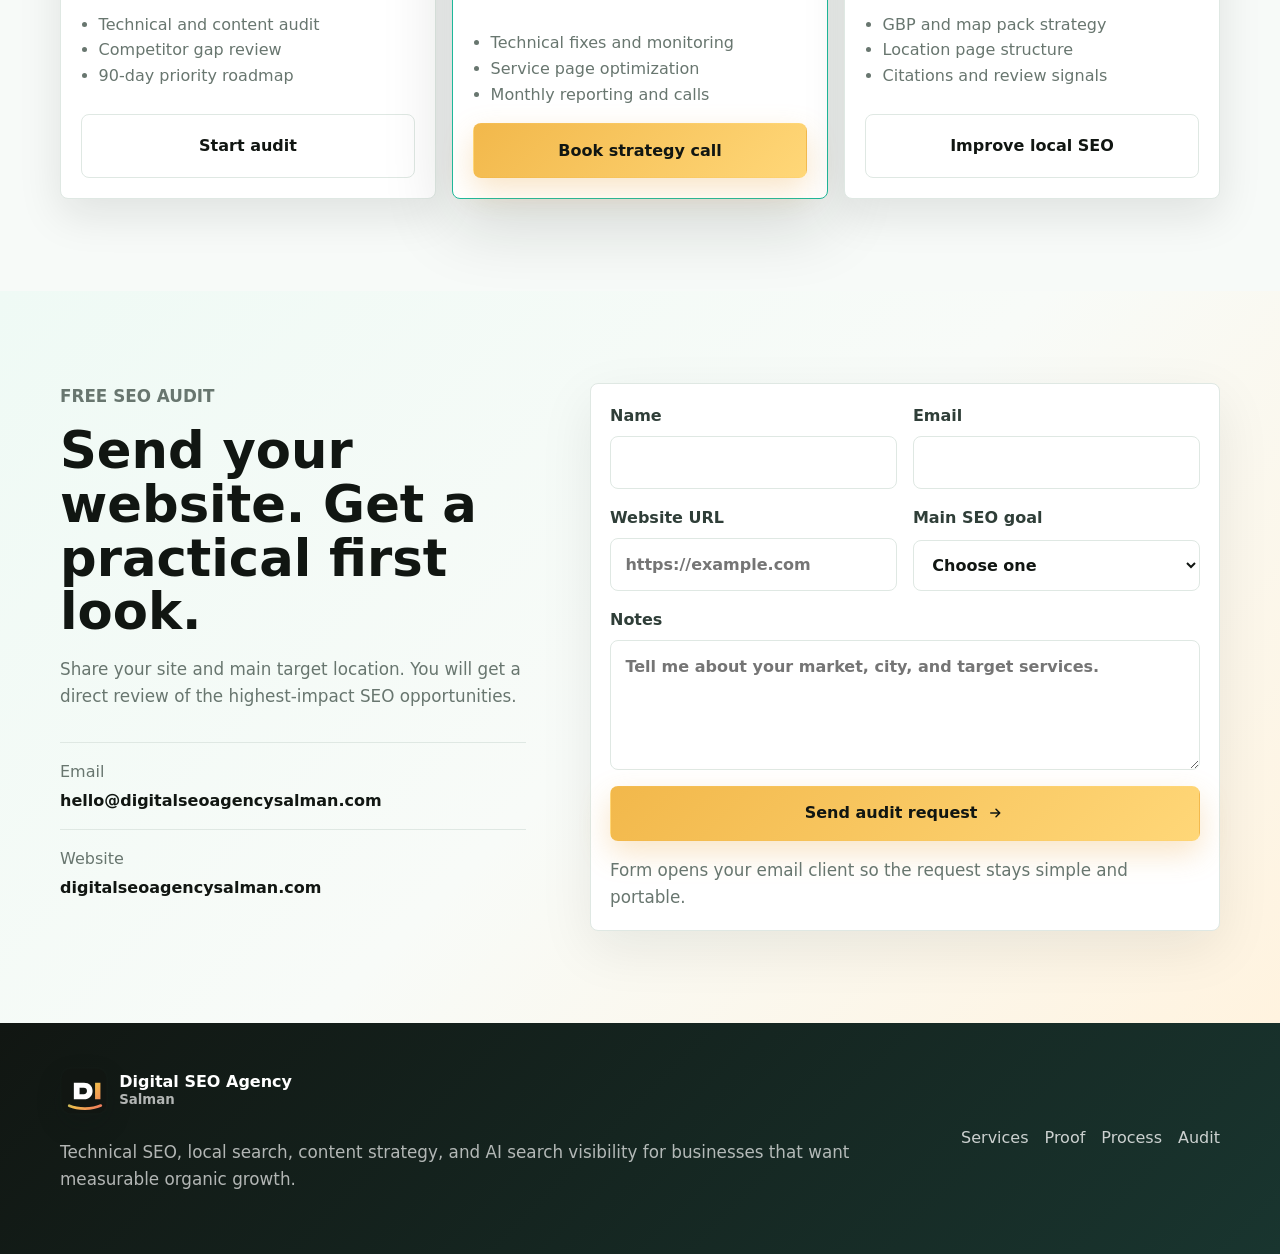
==== commit f14da5fc: "Improve branding header and hero design" ====
--- a/index.html
+++ b/index.html
@@ -6,7 +6,7 @@
     <title>Digital SEO Agency Salman | SEO, Local SEO and AI Search Growth</title>
     <meta name="description" content="Digital SEO Agency Salman helps businesses grow through technical SEO, local SEO, AI search visibility, content strategy, and conversion-focused website optimization.">
     <meta name="robots" content="index, follow">
-    <meta name="theme-color" content="#0d1b1e">
+    <meta name="theme-color" content="#111612">
     <link rel="canonical" href="https://digitalseoagencysalman.com/">
     <meta property="og:title" content="Digital SEO Agency Salman">
     <meta property="og:description" content="SEO, local SEO, technical audits, content strategy, and AI search optimization for businesses that want measurable growth.">
@@ -38,7 +38,7 @@
     <header class="site-header" data-header>
       <nav class="nav" aria-label="Primary navigation">
         <a class="brand" href="#top" aria-label="Digital SEO Agency Salman home">
-          <span class="brand-mark">DS</span>
+          <img class="brand-logo" src="assets/logo.svg" alt="" width="52" height="52">
           <span>
             <strong>Digital SEO Agency</strong>
             <small>Salman</small>
@@ -50,11 +50,26 @@
           <span></span>
         </button>
         <div class="nav-links" data-nav-links>
-          <a href="#services">Services</a>
-          <a href="#proof">Proof</a>
-          <a href="#process">Process</a>
-          <a href="#pricing">Plans</a>
-          <a href="#audit" class="nav-cta">Free Audit</a>
+          <a href="#services">
+            <span>Services</span>
+            <small>SEO, local, AI</small>
+          </a>
+          <a href="#proof">
+            <span>Results</span>
+            <small>Proof system</small>
+          </a>
+          <a href="#process">
+            <span>Process</span>
+            <small>How we work</small>
+          </a>
+          <a href="#pricing">
+            <span>Plans</span>
+            <small>Engagements</small>
+          </a>
+          <a href="#audit" class="nav-cta">
+            <span>Free Audit</span>
+            <small>Start here</small>
+          </a>
         </div>
       </nav>
     </header>
@@ -67,8 +82,13 @@
         <div class="hero-overlay"></div>
         <div class="container hero-grid">
           <div class="hero-copy">
+            <div class="hero-kicker" aria-label="Primary SEO services">
+              <span>Technical SEO</span>
+              <span>Local SEO</span>
+              <span>AI Search</span>
+            </div>
             <p class="eyebrow">SEO, AEO, GEO and local search growth</p>
-            <h1>Rank where buyers search, compare and ask AI for answers.</h1>
+            <h1>Build search visibility that turns rankings into qualified leads.</h1>
             <p class="hero-lede">Digital SEO Agency Salman builds clean technical foundations, useful content systems, and local visibility campaigns that turn search demand into leads.</p>
             <div class="hero-actions">
               <a class="btn btn-primary" href="#audit">
@@ -78,22 +98,29 @@
               <a class="btn btn-ghost" href="#services">View services</a>
             </div>
             <div class="hero-trust" aria-label="Agency highlights">
-              <span>Technical audits</span>
-              <span>Local SEO</span>
-              <span>AI search visibility</span>
+              <span><strong>48h</strong> audit snapshot</span>
+              <span><strong>90-day</strong> SEO roadmap</span>
+              <span><strong>Monthly</strong> progress reports</span>
             </div>
           </div>
           <aside class="hero-panel" aria-label="Campaign dashboard preview">
             <div class="metric-line">
-              <span>90-day roadmap</span>
-              <strong>Ready in 48h</strong>
+              <span>Campaign control room</span>
+              <strong>Live priorities</strong>
             </div>
             <div class="growth-card">
               <span class="pulse"></span>
               <div>
-                <strong>Search growth system</strong>
-                <p>Audit, roadmap, execution, reporting.</p>
-              </div>
+                <strong>Revenue page focus</strong>
+                <p>Fix the pages that create calls, bookings, and quote requests.</p>
+              </div>
+            </div>
+            <div class="mini-chart" aria-hidden="true">
+              <span style="--bar: 46%"></span>
+              <span style="--bar: 64%"></span>
+              <span style="--bar: 58%"></span>
+              <span style="--bar: 82%"></span>
+              <span style="--bar: 72%"></span>
             </div>
             <dl class="hero-metrics">
               <div>
@@ -355,7 +382,7 @@
       <div class="container footer-grid">
         <div>
           <a class="brand footer-brand" href="#top">
-            <span class="brand-mark">DS</span>
+            <img class="brand-logo" src="assets/logo.svg" alt="" width="52" height="52">
             <span>
               <strong>Digital SEO Agency</strong>
               <small>Salman</small>
--- a/styles.css
+++ b/styles.css
@@ -1,16 +1,20 @@
 :root {
-  --ink: #0d1b1e;
-  --ink-soft: #294044;
-  --muted: #657579;
-  --line: #dbe4e2;
-  --paper: #fbfcf8;
+  --ink: #111612;
+  --ink-soft: #2f3e38;
+  --muted: #68766f;
+  --line: #dfe8e3;
+  --paper: #f7faf8;
   --panel: #ffffff;
-  --teal: #0f8b83;
-  --teal-dark: #075c58;
-  --amber: #e8a33a;
-  --green: #7aa95c;
-  --coral: #d96b55;
-  --shadow: 0 24px 70px rgba(13, 27, 30, 0.16);
+  --mist: #eef7f2;
+  --teal: #1db89a;
+  --teal-dark: #0d6b5b;
+  --mint: #9ee5cf;
+  --amber: #f2b84b;
+  --green: #6aa84f;
+  --coral: #ef6f61;
+  --violet: #7469c9;
+  --shadow: 0 24px 70px rgba(17, 22, 18, 0.16);
+  --soft-shadow: 0 16px 44px rgba(17, 22, 18, 0.1);
   --radius: 8px;
   --container: 1160px;
 }
@@ -26,7 +30,10 @@
 body {
   margin: 0;
   color: var(--ink);
-  background: var(--paper);
+  background:
+    radial-gradient(circle at 12% 0%, rgba(29, 184, 154, 0.08), transparent 30rem),
+    radial-gradient(circle at 88% 10%, rgba(242, 184, 75, 0.12), transparent 28rem),
+    var(--paper);
   font-family: Inter, ui-sans-serif, system-ui, -apple-system, BlinkMacSystemFont, "Segoe UI", sans-serif;
   line-height: 1.6;
 }
@@ -73,38 +80,47 @@
   position: fixed;
   inset: 0 0 auto;
   z-index: 10;
-  background: rgba(251, 252, 248, 0.88);
-  border-bottom: 1px solid rgba(219, 228, 226, 0.75);
-  backdrop-filter: blur(16px);
+  padding: 0.7rem 0;
+  background: transparent;
+  transition: background 180ms ease, padding 180ms ease, box-shadow 180ms ease;
+}
+
+.site-header.is-scrolled {
+  padding: 0.45rem 0;
+  background: rgba(247, 250, 248, 0.88);
+  box-shadow: 0 12px 40px rgba(17, 22, 18, 0.08);
+  backdrop-filter: blur(18px);
 }
 
 .nav {
   width: min(var(--container), calc(100% - 40px));
-  min-height: 76px;
+  min-height: 72px;
   margin-inline: auto;
+  padding: 0.55rem 0.75rem;
   display: flex;
   align-items: center;
   justify-content: space-between;
   gap: 2rem;
+  background: rgba(255, 255, 255, 0.9);
+  border: 1px solid rgba(223, 232, 227, 0.82);
+  border-radius: 12px;
+  box-shadow: 0 18px 56px rgba(17, 22, 18, 0.1);
+  backdrop-filter: blur(18px);
 }
 
 .brand {
   display: inline-flex;
   align-items: center;
-  gap: 0.75rem;
+  gap: 0.7rem;
   min-width: 0;
 }
 
-.brand-mark {
-  width: 42px;
-  height: 42px;
-  display: grid;
-  place-items: center;
-  flex: 0 0 42px;
-  color: #fff;
-  background: linear-gradient(135deg, var(--ink), var(--teal));
-  border-radius: var(--radius);
-  font-weight: 800;
+.brand-logo {
+  width: 48px;
+  height: 48px;
+  flex: 0 0 48px;
+  border-radius: 10px;
+  box-shadow: 0 10px 26px rgba(17, 22, 18, 0.14);
 }
 
 .brand strong,
@@ -114,31 +130,59 @@
 }
 
 .brand small {
-  margin-top: 0.2rem;
+  margin-top: 0.16rem;
   color: var(--muted);
+  font-weight: 700;
 }
 
 .nav-links {
   display: flex;
   align-items: center;
-  gap: 1.35rem;
+  gap: 0.35rem;
   color: var(--ink-soft);
-  font-size: 0.95rem;
+  font-size: 0.92rem;
 }
 
 .nav-links a {
-  padding-block: 0.5rem;
+  min-width: 92px;
+  padding: 0.62rem 0.75rem;
+  border-radius: var(--radius);
+  transition: background 180ms ease, color 180ms ease, transform 180ms ease;
+}
+
+.nav-links span,
+.nav-links small {
+  display: block;
+  line-height: 1.15;
+}
+
+.nav-links span {
+  font-weight: 850;
+}
+
+.nav-links small {
+  margin-top: 0.2rem;
+  color: var(--muted);
+  font-size: 0.72rem;
+  font-weight: 700;
 }
 
 .nav-links a:hover {
   color: var(--teal-dark);
+  background: var(--mist);
+  transform: translateY(-1px);
 }
 
 .nav-cta {
-  padding: 0.7rem 1rem !important;
+  min-width: 112px !important;
   color: #fff !important;
-  background: var(--ink);
-  border-radius: var(--radius);
+  background: linear-gradient(135deg, var(--ink), var(--teal-dark));
+  border-radius: var(--radius);
+  box-shadow: 0 12px 28px rgba(13, 107, 91, 0.2);
+}
+
+.nav-cta small {
+  color: rgba(255, 255, 255, 0.72);
 }
 
 .nav-toggle {
@@ -161,8 +205,8 @@
 
 .hero {
   position: relative;
-  min-height: 760px;
-  padding: 156px 0 92px;
+  min-height: 820px;
+  padding: 176px 0 96px;
   overflow: hidden;
   color: #fff;
   background: var(--ink);
@@ -178,20 +222,24 @@
   width: 100%;
   height: 100%;
   object-fit: cover;
+  object-position: 60% center;
+  filter: saturate(1.05) contrast(1.04);
 }
 
 .hero-overlay {
   background:
-    linear-gradient(90deg, rgba(13, 27, 30, 0.94) 0%, rgba(13, 27, 30, 0.78) 42%, rgba(13, 27, 30, 0.34) 100%),
-    linear-gradient(0deg, rgba(13, 27, 30, 0.72), transparent 45%);
+    radial-gradient(circle at 24% 28%, rgba(29, 184, 154, 0.28), transparent 22rem),
+    radial-gradient(circle at 76% 82%, rgba(242, 184, 75, 0.22), transparent 24rem),
+    linear-gradient(90deg, rgba(17, 22, 18, 0.96) 0%, rgba(17, 22, 18, 0.82) 45%, rgba(17, 22, 18, 0.34) 100%),
+    linear-gradient(0deg, rgba(17, 22, 18, 0.72), transparent 48%);
 }
 
 .hero-grid {
   position: relative;
   display: grid;
-  grid-template-columns: minmax(0, 1.05fr) 360px;
+  grid-template-columns: minmax(0, 1.05fr) 380px;
   gap: 4rem;
-  align-items: end;
+  align-items: center;
 }
 
 .hero-copy {
@@ -200,7 +248,7 @@
 
 .eyebrow {
   margin: 0 0 0.9rem;
-  color: var(--amber);
+  color: var(--mint);
   font-size: 0.78rem;
   font-weight: 800;
   letter-spacing: 0;
@@ -223,8 +271,8 @@
 }
 
 h1 {
-  max-width: 760px;
-  font-size: clamp(3rem, 8vw, 6.4rem);
+  max-width: 820px;
+  font-size: clamp(3.15rem, 7.2vw, 6.15rem);
 }
 
 h2 {
@@ -238,8 +286,31 @@
 .hero-lede {
   max-width: 640px;
   margin: 1.4rem 0 0;
-  color: rgba(255, 255, 255, 0.78);
+  color: rgba(255, 255, 255, 0.8);
   font-size: clamp(1.05rem, 2vw, 1.28rem);
+}
+
+.hero-kicker {
+  width: max-content;
+  max-width: 100%;
+  margin-bottom: 1.1rem;
+  padding: 0.34rem;
+  display: flex;
+  flex-wrap: wrap;
+  gap: 0.25rem;
+  color: #fff;
+  background: rgba(255, 255, 255, 0.1);
+  border: 1px solid rgba(255, 255, 255, 0.18);
+  border-radius: 999px;
+  backdrop-filter: blur(16px);
+}
+
+.hero-kicker span {
+  padding: 0.42rem 0.72rem;
+  background: rgba(255, 255, 255, 0.1);
+  border-radius: 999px;
+  font-size: 0.78rem;
+  font-weight: 850;
 }
 
 .hero-actions,
@@ -260,8 +331,17 @@
 }
 
 .hero-trust span {
-  border-left: 3px solid var(--amber);
-  padding-left: 0.75rem;
+  min-height: 52px;
+  padding: 0.65rem 0.85rem;
+  display: grid;
+  align-content: center;
+  background: rgba(255, 255, 255, 0.09);
+  border: 1px solid rgba(255, 255, 255, 0.16);
+  border-radius: var(--radius);
+}
+
+.hero-trust strong {
+  color: var(--amber);
 }
 
 .btn {
@@ -294,7 +374,7 @@
 
 .btn-primary {
   color: var(--ink);
-  background: var(--amber);
+  background: linear-gradient(135deg, var(--amber), #ffd778);
   box-shadow: 0 12px 30px rgba(232, 163, 58, 0.28);
 }
 
@@ -311,12 +391,22 @@
 }
 
 .hero-panel {
-  padding: 1.2rem;
+  position: relative;
+  padding: 1.3rem;
   color: var(--ink);
-  background: rgba(255, 255, 255, 0.92);
-  border: 1px solid rgba(255, 255, 255, 0.65);
+  background: rgba(255, 255, 255, 0.94);
+  border: 1px solid rgba(255, 255, 255, 0.72);
   border-radius: var(--radius);
   box-shadow: var(--shadow);
+  overflow: hidden;
+}
+
+.hero-panel::before {
+  content: "";
+  position: absolute;
+  inset: 0 0 auto;
+  height: 5px;
+  background: linear-gradient(90deg, var(--teal), var(--amber), var(--coral));
 }
 
 .metric-line {
@@ -337,7 +427,7 @@
   display: flex;
   align-items: center;
   gap: 0.85rem;
-  background: #eef7f4;
+  background: linear-gradient(135deg, #eaf8f2, #fff5df);
   border-radius: var(--radius);
 }
 
@@ -355,6 +445,36 @@
   box-shadow: 0 0 0 8px rgba(122, 169, 92, 0.16);
 }
 
+.mini-chart {
+  height: 132px;
+  margin-top: 1rem;
+  padding: 0.9rem;
+  display: grid;
+  grid-template-columns: repeat(5, 1fr);
+  gap: 0.55rem;
+  align-items: end;
+  background: #f7faf8;
+  border: 1px solid var(--line);
+  border-radius: var(--radius);
+}
+
+.mini-chart span {
+  height: var(--bar);
+  min-height: 22px;
+  display: block;
+  background: linear-gradient(180deg, var(--teal), var(--teal-dark));
+  border-radius: 999px 999px 4px 4px;
+}
+
+.mini-chart span:nth-child(2),
+.mini-chart span:nth-child(5) {
+  background: linear-gradient(180deg, var(--amber), #d99625);
+}
+
+.mini-chart span:nth-child(3) {
+  background: linear-gradient(180deg, var(--coral), #bd4f45);
+}
+
 .hero-metrics {
   margin: 1rem 0 0;
   display: grid;
@@ -384,7 +504,7 @@
 
 .stats-band {
   padding: 34px 0;
-  background: var(--ink);
+  background: linear-gradient(135deg, var(--ink), #19352f);
   color: #fff;
 }
 
@@ -440,6 +560,7 @@
   background: var(--panel);
   border: 1px solid var(--line);
   border-radius: var(--radius);
+  box-shadow: var(--soft-shadow);
 }
 
 .service-card {
@@ -456,7 +577,7 @@
   display: grid;
   place-items: center;
   color: #fff;
-  background: var(--teal-dark);
+  background: linear-gradient(135deg, var(--teal-dark), var(--teal));
   border-radius: var(--radius);
   font-weight: 800;
 }
@@ -470,7 +591,7 @@
 }
 
 .proof-section {
-  background: #edf3ef;
+  background: linear-gradient(135deg, #edf8f2, #fff8e8);
 }
 
 .proof-layout {
@@ -518,7 +639,9 @@
 }
 
 .calculator-section {
-  background: var(--ink);
+  background:
+    radial-gradient(circle at 78% 18%, rgba(239, 111, 97, 0.18), transparent 20rem),
+    linear-gradient(135deg, var(--ink), #18352f);
   color: #fff;
 }
 
@@ -614,7 +737,7 @@
 }
 
 .audit-section {
-  background: #eef7f4;
+  background: linear-gradient(135deg, #effaf5, #f8fbf8 52%, #fff3df);
 }
 
 .audit-layout {
@@ -692,7 +815,7 @@
 .site-footer {
   padding: 44px 0;
   color: #fff;
-  background: var(--ink);
+  background: linear-gradient(135deg, var(--ink), #19352f);
 }
 
 .footer-grid {
@@ -700,11 +823,6 @@
   grid-template-columns: 1fr auto;
   gap: 2rem;
   align-items: center;
-}
-
-.footer-brand .brand-mark {
-  background: var(--amber);
-  color: var(--ink);
 }
 
 .footer-brand small,
@@ -726,7 +844,7 @@
 
   .nav-links {
     position: absolute;
-    top: 76px;
+    top: 90px;
     left: 20px;
     right: 20px;
     display: none;
@@ -739,10 +857,19 @@
 
   .nav-links.is-open {
     display: grid;
+    gap: 0.45rem;
+  }
+
+  .nav-links a,
+  .nav-cta {
+    width: 100%;
+    min-width: 0 !important;
+    padding: 0.85rem 0.95rem !important;
   }
 
   .hero {
     min-height: auto;
+    padding-top: 150px;
   }
 
   .hero-grid,
@@ -779,6 +906,24 @@
 
   .hero-panel {
     display: none;
+  }
+
+  .hero-kicker {
+    width: 100%;
+    border-radius: var(--radius);
+  }
+
+  .hero-kicker span {
+    flex: 1 1 auto;
+    text-align: center;
+  }
+
+  .brand strong {
+    font-size: 0.92rem;
+  }
+
+  .brand small {
+    font-size: 0.78rem;
   }
 
   .stats-grid,
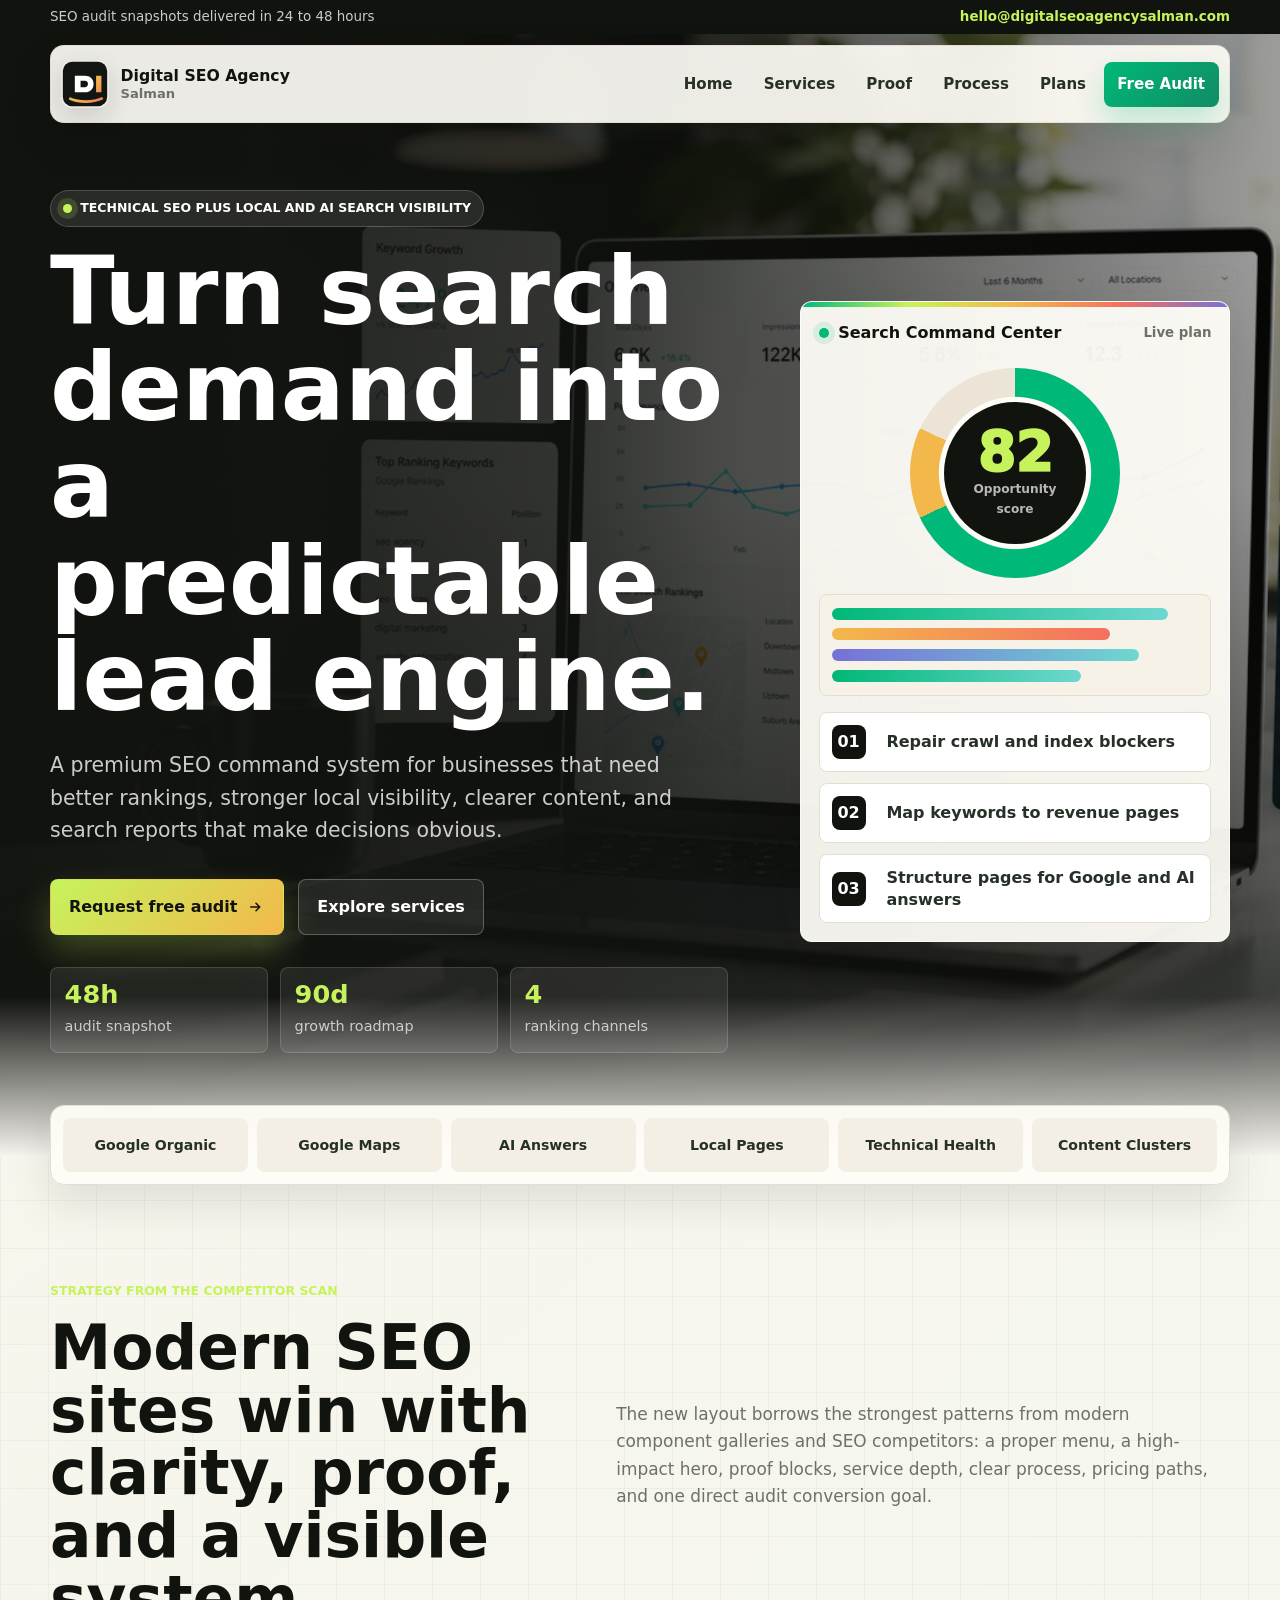
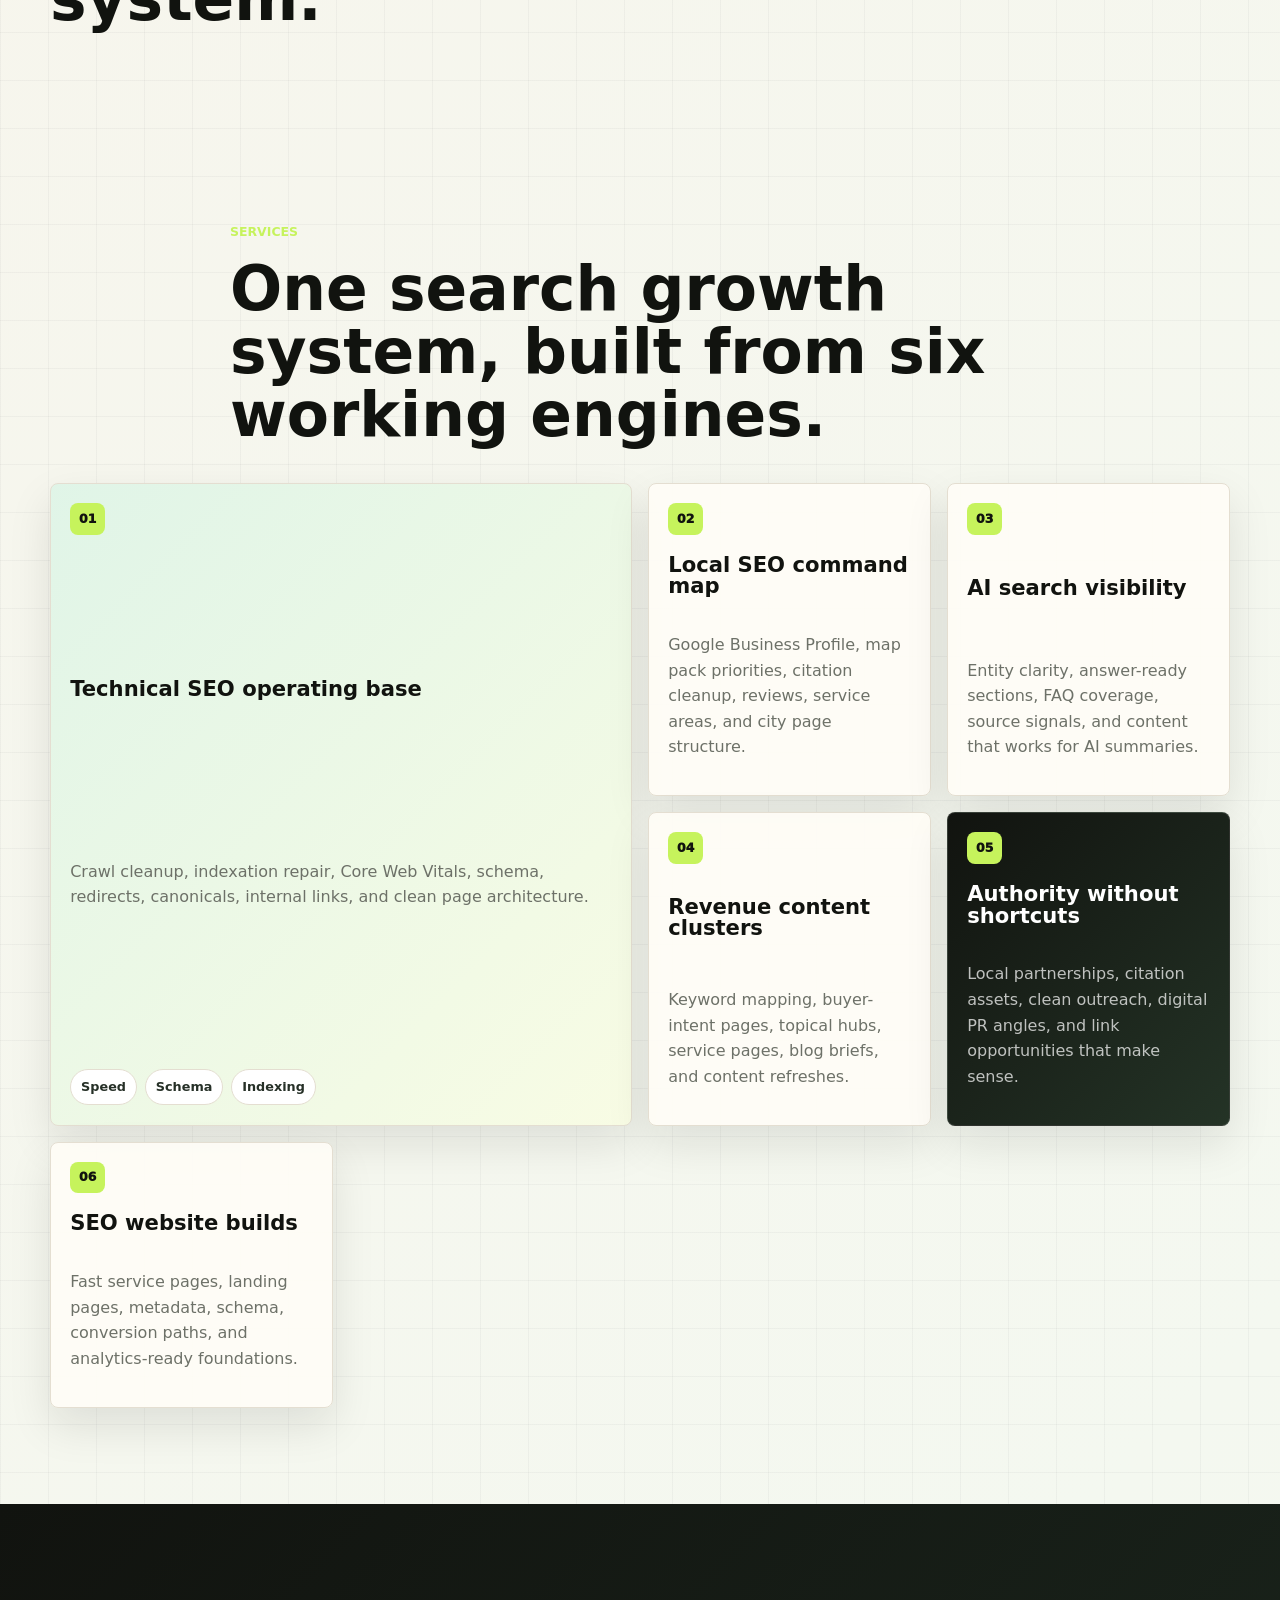
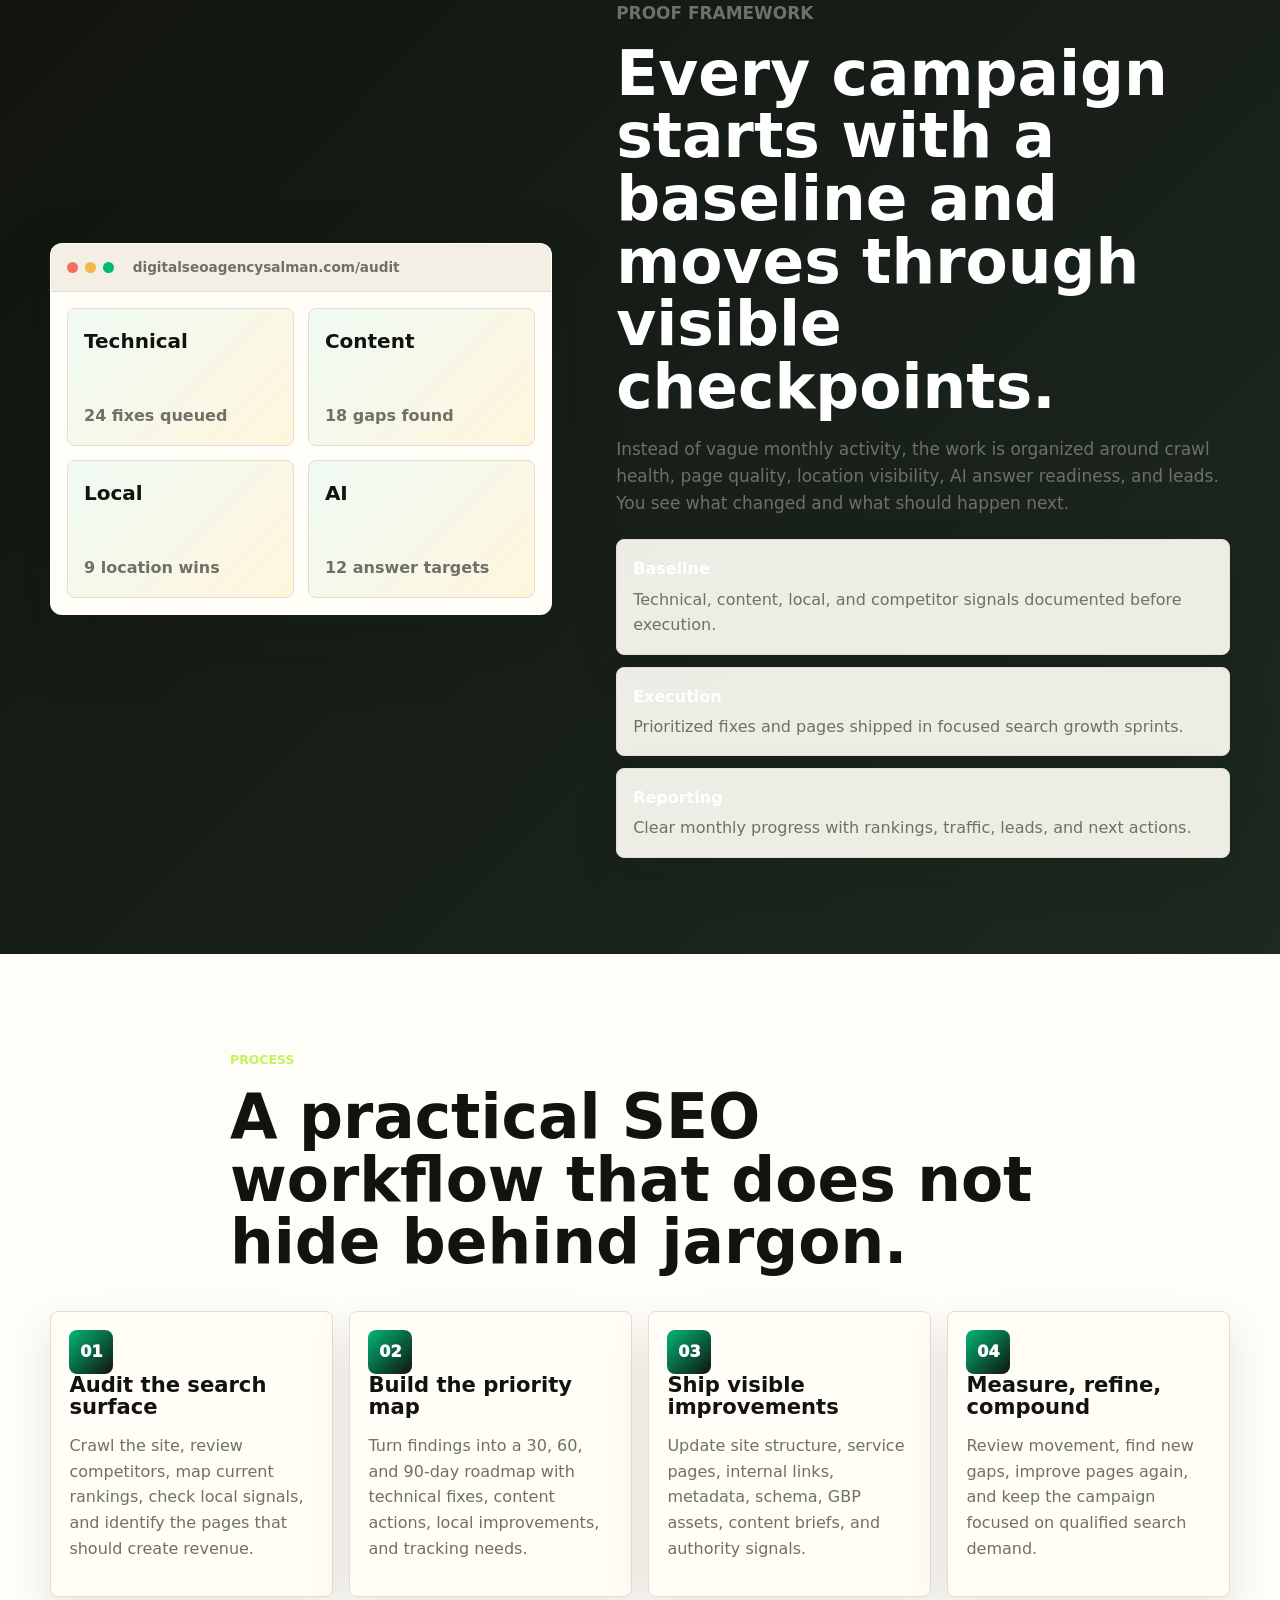
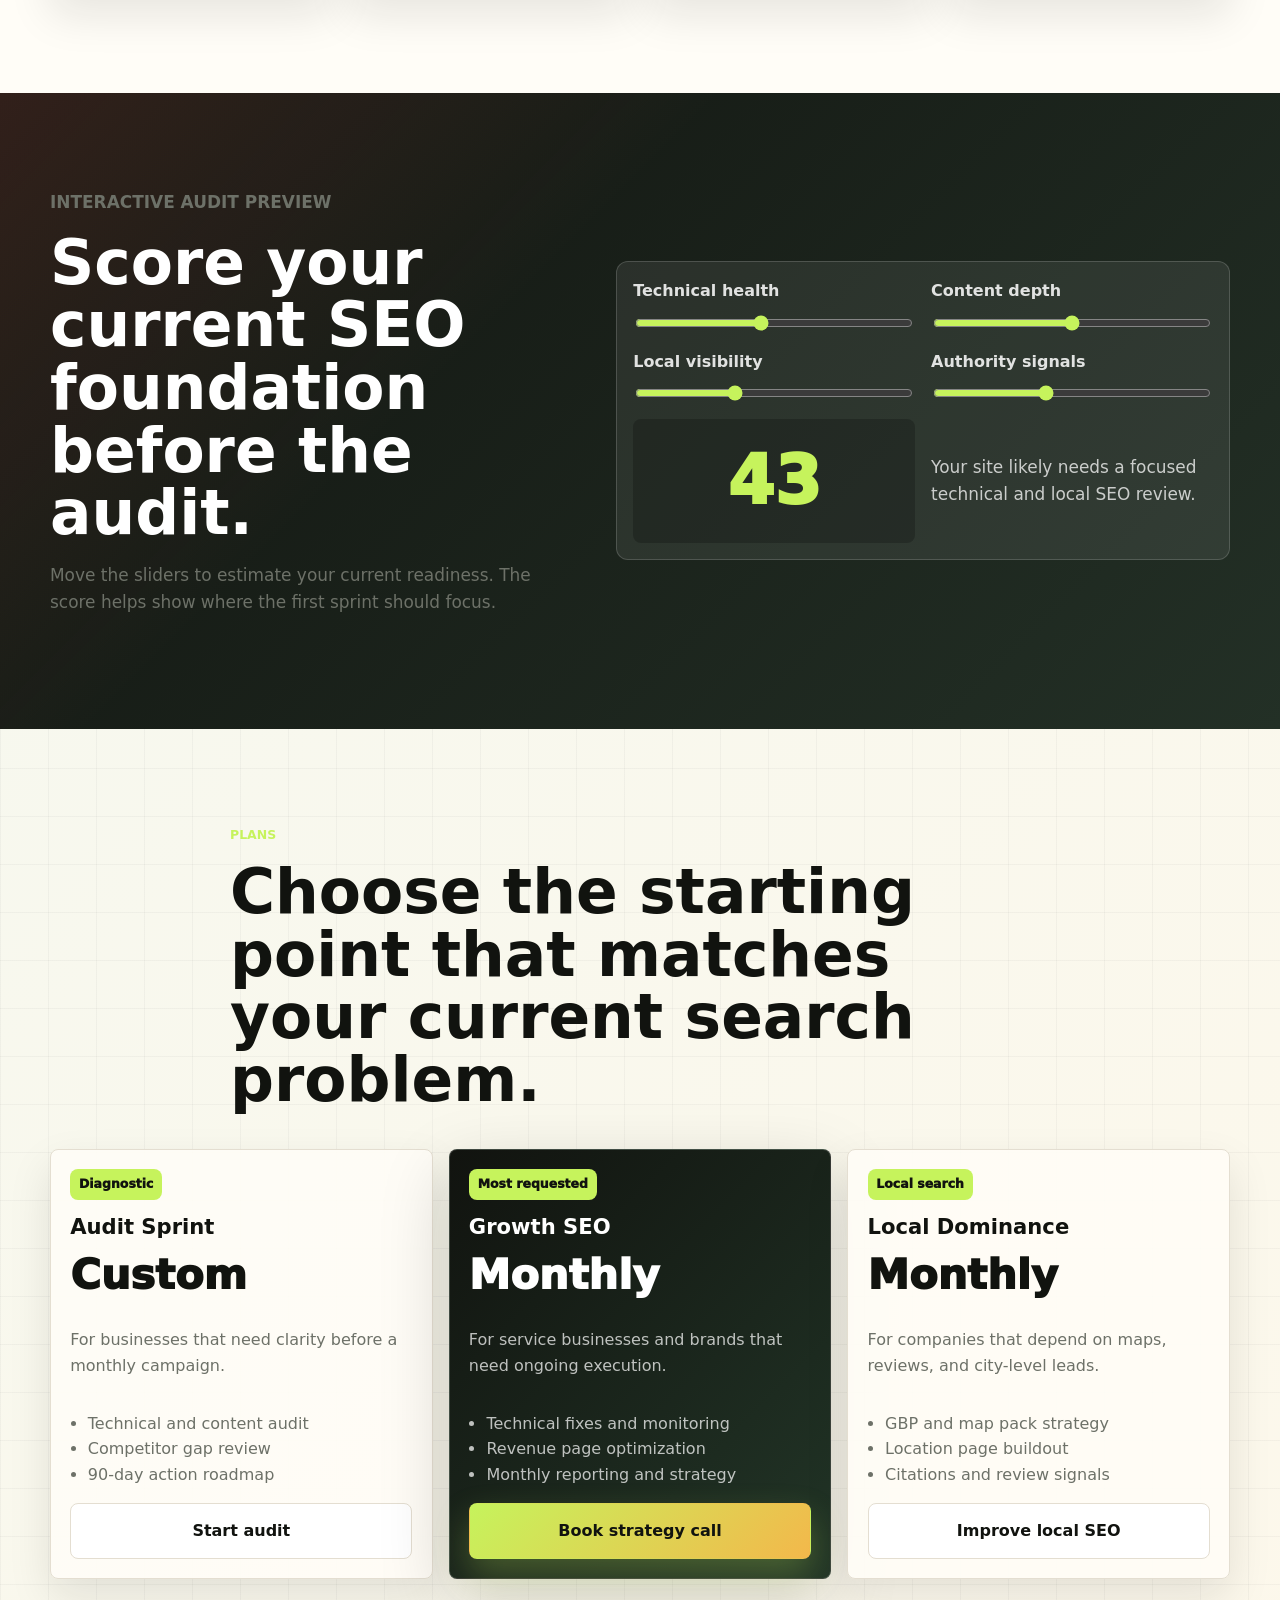
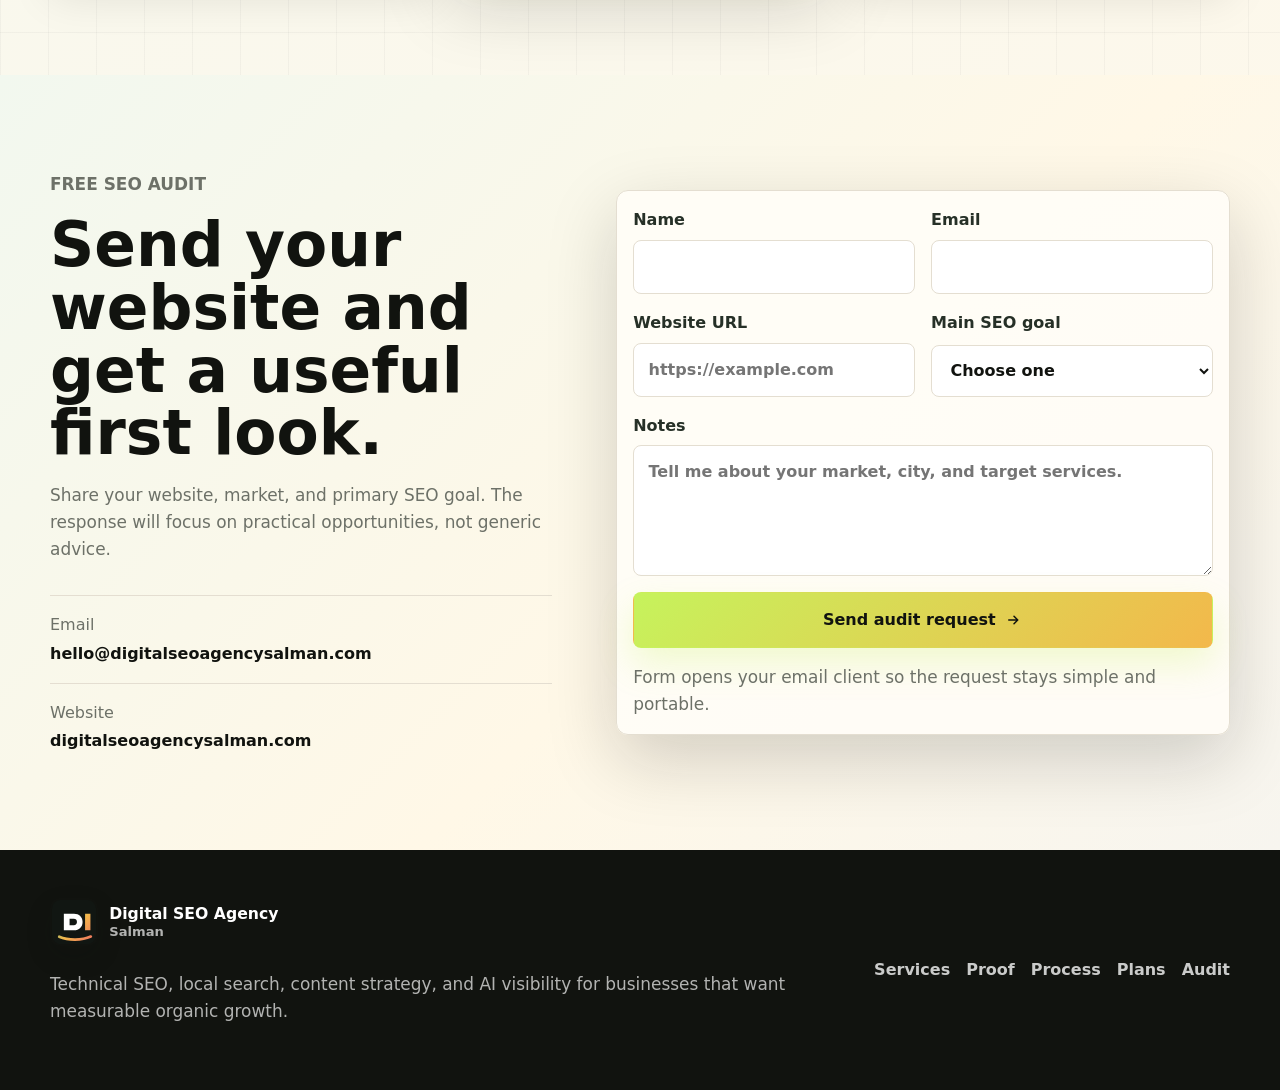
==== commit 1ac170b3: "Redesign website with premium SEO command center layout" ====
--- a/index.html
+++ b/index.html
@@ -3,13 +3,13 @@
   <head>
     <meta charset="utf-8">
     <meta name="viewport" content="width=device-width, initial-scale=1">
-    <title>Digital SEO Agency Salman | SEO, Local SEO and AI Search Growth</title>
-    <meta name="description" content="Digital SEO Agency Salman helps businesses grow through technical SEO, local SEO, AI search visibility, content strategy, and conversion-focused website optimization.">
+    <title>Digital SEO Agency Salman | Technical SEO, Local SEO and AI Search Growth</title>
+    <meta name="description" content="Digital SEO Agency Salman builds technical SEO, local SEO, AI search visibility, content strategy, and conversion-focused organic growth systems.">
     <meta name="robots" content="index, follow">
-    <meta name="theme-color" content="#111612">
+    <meta name="theme-color" content="#11130f">
     <link rel="canonical" href="https://digitalseoagencysalman.com/">
     <meta property="og:title" content="Digital SEO Agency Salman">
-    <meta property="og:description" content="SEO, local SEO, technical audits, content strategy, and AI search optimization for businesses that want measurable growth.">
+    <meta property="og:description" content="SEO command systems for technical health, local rankings, content growth, AI visibility, and qualified lead generation.">
     <meta property="og:type" content="website">
     <meta property="og:url" content="https://digitalseoagencysalman.com/">
     <meta property="og:image" content="https://digitalseoagencysalman.com/assets/seo-analytics-workspace.png">
@@ -21,9 +21,9 @@
         "@type": "ProfessionalService",
         "name": "Digital SEO Agency Salman",
         "url": "https://digitalseoagencysalman.com/",
-        "description": "SEO, local SEO, technical SEO, AI search optimization, content strategy, and reporting services.",
+        "description": "Technical SEO, local SEO, AI search optimization, content strategy, and SEO reporting services.",
         "areaServed": ["United States", "United Kingdom", "Canada", "Australia", "Worldwide"],
-        "serviceType": ["Search Engine Optimization", "Local SEO", "Technical SEO", "AI Search Optimization", "Content Strategy"],
+        "serviceType": ["Technical SEO", "Local SEO", "AI Search Optimization", "Content Strategy", "SEO Audits"],
         "email": "hello@digitalseoagencysalman.com",
         "founder": {
           "@type": "Person",
@@ -36,6 +36,12 @@
     <a class="skip-link" href="#main">Skip to content</a>
 
     <header class="site-header" data-header>
+      <div class="top-strip">
+        <div class="container top-strip-inner">
+          <span>SEO audit snapshots delivered in 24 to 48 hours</span>
+          <a href="mailto:hello@digitalseoagencysalman.com">hello@digitalseoagencysalman.com</a>
+        </div>
+      </div>
       <nav class="nav" aria-label="Primary navigation">
         <a class="brand" href="#top" aria-label="Digital SEO Agency Salman home">
           <img class="brand-logo" src="assets/logo.svg" alt="" width="52" height="52">
@@ -50,26 +56,32 @@
           <span></span>
         </button>
         <div class="nav-links" data-nav-links>
-          <a href="#services">
-            <span>Services</span>
-            <small>SEO, local, AI</small>
-          </a>
-          <a href="#proof">
-            <span>Results</span>
-            <small>Proof system</small>
-          </a>
-          <a href="#process">
-            <span>Process</span>
-            <small>How we work</small>
-          </a>
-          <a href="#pricing">
-            <span>Plans</span>
-            <small>Engagements</small>
-          </a>
-          <a href="#audit" class="nav-cta">
-            <span>Free Audit</span>
-            <small>Start here</small>
-          </a>
+          <a href="#top">Home</a>
+          <div class="nav-item has-dropdown">
+            <a href="#services">Services</a>
+            <div class="mega-menu" aria-label="Service menu">
+              <a href="#services">
+                <strong>Technical SEO</strong>
+                <span>Crawl, indexation, speed, schema</span>
+              </a>
+              <a href="#services">
+                <strong>Local SEO</strong>
+                <span>Maps, GBP, citations, locations</span>
+              </a>
+              <a href="#services">
+                <strong>AI Search</strong>
+                <span>AEO, GEO, entities, answers</span>
+              </a>
+              <a href="#services">
+                <strong>Content Systems</strong>
+                <span>Clusters, briefs, service pages</span>
+              </a>
+            </div>
+          </div>
+          <a href="#proof">Proof</a>
+          <a href="#process">Process</a>
+          <a href="#pricing">Plans</a>
+          <a href="#audit" class="nav-cta">Free Audit</a>
         </div>
       </nav>
     </header>
@@ -79,174 +91,211 @@
         <div class="hero-media" aria-hidden="true">
           <img src="assets/seo-analytics-workspace.png" alt="">
         </div>
-        <div class="hero-overlay"></div>
+        <div class="hero-scrim"></div>
         <div class="container hero-grid">
           <div class="hero-copy">
-            <div class="hero-kicker" aria-label="Primary SEO services">
-              <span>Technical SEO</span>
-              <span>Local SEO</span>
-              <span>AI Search</span>
-            </div>
-            <p class="eyebrow">SEO, AEO, GEO and local search growth</p>
-            <h1>Build search visibility that turns rankings into qualified leads.</h1>
-            <p class="hero-lede">Digital SEO Agency Salman builds clean technical foundations, useful content systems, and local visibility campaigns that turn search demand into leads.</p>
+            <p class="hero-badge"><span></span> Technical SEO plus local and AI search visibility</p>
+            <h1>Turn search demand into a predictable lead engine.</h1>
+            <p class="hero-lede">A premium SEO command system for businesses that need better rankings, stronger local visibility, clearer content, and search reports that make decisions obvious.</p>
             <div class="hero-actions">
               <a class="btn btn-primary" href="#audit">
-                Get a free SEO audit
+                Request free audit
                 <svg aria-hidden="true" viewBox="0 0 24 24"><path d="M5 12h12m-5-5 5 5-5 5"/></svg>
               </a>
-              <a class="btn btn-ghost" href="#services">View services</a>
-            </div>
-            <div class="hero-trust" aria-label="Agency highlights">
-              <span><strong>48h</strong> audit snapshot</span>
-              <span><strong>90-day</strong> SEO roadmap</span>
-              <span><strong>Monthly</strong> progress reports</span>
-            </div>
-          </div>
-          <aside class="hero-panel" aria-label="Campaign dashboard preview">
-            <div class="metric-line">
-              <span>Campaign control room</span>
-              <strong>Live priorities</strong>
-            </div>
-            <div class="growth-card">
-              <span class="pulse"></span>
-              <div>
-                <strong>Revenue page focus</strong>
-                <p>Fix the pages that create calls, bookings, and quote requests.</p>
-              </div>
-            </div>
-            <div class="mini-chart" aria-hidden="true">
-              <span style="--bar: 46%"></span>
-              <span style="--bar: 64%"></span>
-              <span style="--bar: 58%"></span>
-              <span style="--bar: 82%"></span>
-              <span style="--bar: 72%"></span>
-            </div>
-            <dl class="hero-metrics">
-              <div>
-                <dt>Core Web Vitals</dt>
-                <dd>Tracked</dd>
-              </div>
-              <div>
-                <dt>Local map pack</dt>
-                <dd>Optimized</dd>
-              </div>
-              <div>
-                <dt>AI answers</dt>
-                <dd>Structured</dd>
-              </div>
-            </dl>
+              <a class="btn btn-glass" href="#services">Explore services</a>
+            </div>
+            <div class="hero-proof" aria-label="Campaign highlights">
+              <div>
+                <strong>48h</strong>
+                <span>audit snapshot</span>
+              </div>
+              <div>
+                <strong>90d</strong>
+                <span>growth roadmap</span>
+              </div>
+              <div>
+                <strong>4</strong>
+                <span>ranking channels</span>
+              </div>
+            </div>
+          </div>
+
+          <aside class="command-card" aria-label="SEO command dashboard">
+            <div class="command-top">
+              <span class="status-dot"></span>
+              <strong>Search Command Center</strong>
+              <small>Live plan</small>
+            </div>
+            <div class="score-ring">
+              <div>
+                <span>82</span>
+                <small>Opportunity score</small>
+              </div>
+            </div>
+            <div class="serp-stack" aria-hidden="true">
+              <span style="--width: 92%"></span>
+              <span style="--width: 76%"></span>
+              <span style="--width: 84%"></span>
+              <span style="--width: 68%"></span>
+            </div>
+            <div class="task-list">
+              <div>
+                <span>01</span>
+                <p>Repair crawl and index blockers</p>
+              </div>
+              <div>
+                <span>02</span>
+                <p>Map keywords to revenue pages</p>
+              </div>
+              <div>
+                <span>03</span>
+                <p>Structure pages for Google and AI answers</p>
+              </div>
+            </div>
           </aside>
         </div>
       </section>
 
-      <section class="section stats-band" aria-label="SEO performance priorities">
-        <div class="container stats-grid">
+      <section class="signal-strip" aria-label="Search channels covered">
+        <div class="container signal-grid">
+          <span>Google Organic</span>
+          <span>Google Maps</span>
+          <span>AI Answers</span>
+          <span>Local Pages</span>
+          <span>Technical Health</span>
+          <span>Content Clusters</span>
+        </div>
+      </section>
+
+      <section class="section intro-section">
+        <div class="container intro-grid">
           <div>
-            <strong>01</strong>
-            <span>Find the technical blockers holding back rankings.</span>
-          </div>
-          <div>
-            <strong>02</strong>
-            <span>Build pages around real buyer intent and location demand.</span>
-          </div>
-          <div>
-            <strong>03</strong>
-            <span>Report rankings, leads, content wins, and next actions.</span>
-          </div>
-        </div>
-      </section>
-
-      <section class="section" id="services">
+            <p class="eyebrow">Strategy from the competitor scan</p>
+            <h2>Modern SEO sites win with clarity, proof, and a visible system.</h2>
+          </div>
+          <p>The new layout borrows the strongest patterns from modern component galleries and SEO competitors: a proper menu, a high-impact hero, proof blocks, service depth, clear process, pricing paths, and one direct audit conversion goal.</p>
+        </div>
+      </section>
+
+      <section class="section services-section" id="services">
         <div class="container section-head">
           <p class="eyebrow">Services</p>
-          <h2>Everything needed to compete in Google, maps and AI results.</h2>
-          <p>Built from the strongest patterns found in competitor sites: clear service menus, proof-driven messaging, transparent process, and conversion-focused audit calls to action.</p>
-        </div>
-        <div class="container service-grid">
-          <article class="service-card">
-            <span class="service-icon">01</span>
-            <h3>Technical SEO</h3>
-            <p>Crawl cleanup, indexation fixes, schema markup, site speed, internal linking, and Core Web Vitals improvements.</p>
-          </article>
-          <article class="service-card">
-            <span class="service-icon">02</span>
-            <h3>Local SEO</h3>
-            <p>Google Business Profile tuning, location pages, citation cleanup, review signals, and map pack strategy.</p>
-          </article>
-          <article class="service-card">
-            <span class="service-icon">03</span>
-            <h3>Content Strategy</h3>
-            <p>Keyword mapping, topical clusters, service pages, blog plans, and page briefs designed for conversion.</p>
-          </article>
-          <article class="service-card">
-            <span class="service-icon">04</span>
-            <h3>AI Search Optimization</h3>
-            <p>AEO and GEO improvements for answer engines, AI summaries, entity clarity, FAQ coverage, and structured citations.</p>
-          </article>
-          <article class="service-card">
-            <span class="service-icon">05</span>
-            <h3>Link and Authority Building</h3>
-            <p>Clean outreach, digital PR ideas, local partnerships, citations, and authority assets that avoid spam shortcuts.</p>
-          </article>
-          <article class="service-card">
-            <span class="service-icon">06</span>
-            <h3>SEO Website Builds</h3>
-            <p>Fast landing pages and service hubs with semantic HTML, conversion paths, metadata, and schema from day one.</p>
-          </article>
-        </div>
-      </section>
-
-      <section class="section proof-section" id="proof">
-        <div class="container proof-layout">
+          <h2>One search growth system, built from six working engines.</h2>
+        </div>
+        <div class="container bento-grid">
+          <article class="bento-card bento-large">
+            <span class="card-number">01</span>
+            <h3>Technical SEO operating base</h3>
+            <p>Crawl cleanup, indexation repair, Core Web Vitals, schema, redirects, canonicals, internal links, and clean page architecture.</p>
+            <div class="card-tags">
+              <span>Speed</span>
+              <span>Schema</span>
+              <span>Indexing</span>
+            </div>
+          </article>
+          <article class="bento-card">
+            <span class="card-number">02</span>
+            <h3>Local SEO command map</h3>
+            <p>Google Business Profile, map pack priorities, citation cleanup, reviews, service areas, and city page structure.</p>
+          </article>
+          <article class="bento-card">
+            <span class="card-number">03</span>
+            <h3>AI search visibility</h3>
+            <p>Entity clarity, answer-ready sections, FAQ coverage, source signals, and content that works for AI summaries.</p>
+          </article>
+          <article class="bento-card">
+            <span class="card-number">04</span>
+            <h3>Revenue content clusters</h3>
+            <p>Keyword mapping, buyer-intent pages, topical hubs, service pages, blog briefs, and content refreshes.</p>
+          </article>
+          <article class="bento-card bento-dark">
+            <span class="card-number">05</span>
+            <h3>Authority without shortcuts</h3>
+            <p>Local partnerships, citation assets, clean outreach, digital PR angles, and link opportunities that make sense.</p>
+          </article>
+          <article class="bento-card">
+            <span class="card-number">06</span>
+            <h3>SEO website builds</h3>
+            <p>Fast service pages, landing pages, metadata, schema, conversion paths, and analytics-ready foundations.</p>
+          </article>
+        </div>
+      </section>
+
+      <section class="section workbench-section" id="proof">
+        <div class="container workbench-grid">
+          <div class="browser-panel">
+            <div class="browser-bar">
+              <span></span><span></span><span></span>
+              <p>digitalseoagencysalman.com/audit</p>
+            </div>
+            <div class="browser-body">
+              <div class="keyword-map">
+                <div>
+                  <strong>Technical</strong>
+                  <span>24 fixes queued</span>
+                </div>
+                <div>
+                  <strong>Content</strong>
+                  <span>18 gaps found</span>
+                </div>
+                <div>
+                  <strong>Local</strong>
+                  <span>9 location wins</span>
+                </div>
+                <div>
+                  <strong>AI</strong>
+                  <span>12 answer targets</span>
+                </div>
+              </div>
+            </div>
+          </div>
           <div>
-            <p class="eyebrow">Proof system</p>
-            <h2>Less noise. More visible progress.</h2>
-            <p>Instead of promising instant rankings, every campaign is managed with measurable checkpoints: crawl health, pages shipped, rankings moved, traffic improved, and qualified leads created.</p>
-            <a class="text-link" href="#audit">Request your baseline audit</a>
-          </div>
-          <div class="proof-list">
-            <article>
-              <strong>Search visibility</strong>
-              <span>Track priority keywords across organic, local, and AI-style answer opportunities.</span>
-            </article>
-            <article>
-              <strong>Revenue pages</strong>
-              <span>Improve the service and location pages that actually bring inquiries.</span>
-            </article>
-            <article>
-              <strong>Monthly reporting</strong>
-              <span>Simple reporting with work completed, wins, blockers, and next-month actions.</span>
-            </article>
-          </div>
-        </div>
-      </section>
-
-      <section class="section" id="process">
+            <p class="eyebrow">Proof framework</p>
+            <h2>Every campaign starts with a baseline and moves through visible checkpoints.</h2>
+            <p>Instead of vague monthly activity, the work is organized around crawl health, page quality, location visibility, AI answer readiness, and leads. You see what changed and what should happen next.</p>
+            <div class="proof-cards">
+              <article>
+                <strong>Baseline</strong>
+                <span>Technical, content, local, and competitor signals documented before execution.</span>
+              </article>
+              <article>
+                <strong>Execution</strong>
+                <span>Prioritized fixes and pages shipped in focused search growth sprints.</span>
+              </article>
+              <article>
+                <strong>Reporting</strong>
+                <span>Clear monthly progress with rankings, traffic, leads, and next actions.</span>
+              </article>
+            </div>
+          </div>
+        </div>
+      </section>
+
+      <section class="section process-section" id="process">
         <div class="container section-head">
           <p class="eyebrow">Process</p>
-          <h2>A practical campaign flow that keeps momentum visible.</h2>
-        </div>
-        <div class="container process-grid">
+          <h2>A practical SEO workflow that does not hide behind jargon.</h2>
+        </div>
+        <div class="container timeline">
           <article>
-            <span>Step 1</span>
-            <h3>Audit and opportunity map</h3>
-            <p>Review crawl issues, rankings, competitors, content gaps, local signals, and conversion paths.</p>
+            <span>01</span>
+            <h3>Audit the search surface</h3>
+            <p>Crawl the site, review competitors, map current rankings, check local signals, and identify the pages that should create revenue.</p>
           </article>
           <article>
-            <span>Step 2</span>
-            <h3>Roadmap and priorities</h3>
-            <p>Build a 30, 60, and 90-day plan around impact, urgency, and available implementation resources.</p>
+            <span>02</span>
+            <h3>Build the priority map</h3>
+            <p>Turn findings into a 30, 60, and 90-day roadmap with technical fixes, content actions, local improvements, and tracking needs.</p>
           </article>
           <article>
-            <span>Step 3</span>
-            <h3>Execution sprints</h3>
-            <p>Ship technical fixes, page updates, content briefs, schema, internal links, and local SEO improvements.</p>
+            <span>03</span>
+            <h3>Ship visible improvements</h3>
+            <p>Update site structure, service pages, internal links, metadata, schema, GBP assets, content briefs, and authority signals.</p>
           </article>
           <article>
-            <span>Step 4</span>
-            <h3>Report and compound</h3>
-            <p>Measure what changed, explain why it matters, and keep improving pages with real search data.</p>
+            <span>04</span>
+            <h3>Measure, refine, compound</h3>
+            <p>Review movement, find new gaps, improve pages again, and keep the campaign focused on qualified search demand.</p>
           </article>
         </div>
       </section>
@@ -254,9 +303,9 @@
       <section class="section calculator-section" aria-label="SEO readiness estimator">
         <div class="container calculator-layout">
           <div>
-            <p class="eyebrow">Quick estimator</p>
-            <h2>Check your SEO readiness in 30 seconds.</h2>
-            <p>Move the sliders to estimate how strong your current site is. The score helps identify where the first audit should focus.</p>
+            <p class="eyebrow">Interactive audit preview</p>
+            <h2>Score your current SEO foundation before the audit.</h2>
+            <p>Move the sliders to estimate your current readiness. The score helps show where the first sprint should focus.</p>
           </div>
           <form class="score-tool" data-score-form>
             <label>
@@ -281,42 +330,44 @@
         </div>
       </section>
 
-      <section class="section" id="pricing">
+      <section class="section pricing-section" id="pricing">
         <div class="container section-head">
           <p class="eyebrow">Plans</p>
-          <h2>Simple engagement options for different growth stages.</h2>
+          <h2>Choose the starting point that matches your current search problem.</h2>
         </div>
         <div class="container pricing-grid">
           <article class="price-card">
+            <span class="plan-label">Diagnostic</span>
             <h3>Audit Sprint</h3>
             <p class="price">Custom</p>
-            <p>Best for businesses that need a clear SEO roadmap before committing to monthly work.</p>
+            <p>For businesses that need clarity before a monthly campaign.</p>
             <ul>
               <li>Technical and content audit</li>
               <li>Competitor gap review</li>
-              <li>90-day priority roadmap</li>
+              <li>90-day action roadmap</li>
             </ul>
             <a class="btn btn-secondary" href="#audit">Start audit</a>
           </article>
           <article class="price-card featured">
-            <span class="badge">Most requested</span>
+            <span class="plan-label">Most requested</span>
             <h3>Growth SEO</h3>
             <p class="price">Monthly</p>
-            <p>Ongoing SEO execution for service businesses, local companies, and content-led brands.</p>
+            <p>For service businesses and brands that need ongoing execution.</p>
             <ul>
               <li>Technical fixes and monitoring</li>
-              <li>Service page optimization</li>
-              <li>Monthly reporting and calls</li>
+              <li>Revenue page optimization</li>
+              <li>Monthly reporting and strategy</li>
             </ul>
             <a class="btn btn-primary" href="#audit">Book strategy call</a>
           </article>
           <article class="price-card">
+            <span class="plan-label">Local search</span>
             <h3>Local Dominance</h3>
             <p class="price">Monthly</p>
-            <p>For businesses that depend on Google Maps, city pages, reviews, and local intent keywords.</p>
+            <p>For companies that depend on maps, reviews, and city-level leads.</p>
             <ul>
               <li>GBP and map pack strategy</li>
-              <li>Location page structure</li>
+              <li>Location page buildout</li>
               <li>Citations and review signals</li>
             </ul>
             <a class="btn btn-secondary" href="#audit">Improve local SEO</a>
@@ -328,8 +379,8 @@
         <div class="container audit-layout">
           <div>
             <p class="eyebrow">Free SEO audit</p>
-            <h2>Send your website. Get a practical first look.</h2>
-            <p>Share your site and main target location. You will get a direct review of the highest-impact SEO opportunities.</p>
+            <h2>Send your website and get a useful first look.</h2>
+            <p>Share your website, market, and primary SEO goal. The response will focus on practical opportunities, not generic advice.</p>
             <dl class="contact-details">
               <div>
                 <dt>Email</dt>
@@ -388,12 +439,13 @@
               <small>Salman</small>
             </span>
           </a>
-          <p>Technical SEO, local search, content strategy, and AI search visibility for businesses that want measurable organic growth.</p>
+          <p>Technical SEO, local search, content strategy, and AI visibility for businesses that want measurable organic growth.</p>
         </div>
         <div class="footer-links">
           <a href="#services">Services</a>
           <a href="#proof">Proof</a>
           <a href="#process">Process</a>
+          <a href="#pricing">Plans</a>
           <a href="#audit">Audit</a>
         </div>
       </div>
--- a/styles.css
+++ b/styles.css
@@ -1,22 +1,22 @@
 :root {
-  --ink: #111612;
-  --ink-soft: #2f3e38;
-  --muted: #68766f;
-  --line: #dfe8e3;
-  --paper: #f7faf8;
+  --ink: #11130f;
+  --ink-2: #1b211c;
+  --ink-3: #263027;
+  --paper: #f7f5ef;
+  --paper-2: #fffdf7;
   --panel: #ffffff;
-  --mist: #eef7f2;
-  --teal: #1db89a;
-  --teal-dark: #0d6b5b;
-  --mint: #9ee5cf;
-  --amber: #f2b84b;
-  --green: #6aa84f;
-  --coral: #ef6f61;
-  --violet: #7469c9;
-  --shadow: 0 24px 70px rgba(17, 22, 18, 0.16);
-  --soft-shadow: 0 16px 44px rgba(17, 22, 18, 0.1);
+  --line: #e4ded1;
+  --muted: #6d7168;
+  --green: #00b877;
+  --lime: #c6f35c;
+  --amber: #f3b84b;
+  --coral: #f46f5f;
+  --cyan: #6ed7d0;
+  --violet: #7770d8;
+  --shadow: 0 24px 70px rgba(17, 19, 15, 0.18);
+  --shadow-soft: 0 18px 44px rgba(17, 19, 15, 0.1);
   --radius: 8px;
-  --container: 1160px;
+  --container: 1180px;
 }
 
 * {
@@ -31,9 +31,10 @@
   margin: 0;
   color: var(--ink);
   background:
-    radial-gradient(circle at 12% 0%, rgba(29, 184, 154, 0.08), transparent 30rem),
-    radial-gradient(circle at 88% 10%, rgba(242, 184, 75, 0.12), transparent 28rem),
-    var(--paper);
+    linear-gradient(rgba(17, 19, 15, 0.035) 1px, transparent 1px),
+    linear-gradient(90deg, rgba(17, 19, 15, 0.035) 1px, transparent 1px),
+    linear-gradient(135deg, #f8f4eb 0%, #f4f8f0 48%, #fff8ea 100%);
+  background-size: 48px 48px, 48px 48px, auto;
   font-family: Inter, ui-sans-serif, system-ui, -apple-system, BlinkMacSystemFont, "Segoe UI", sans-serif;
   line-height: 1.6;
 }
@@ -60,7 +61,7 @@
   position: absolute;
   left: 1rem;
   top: -4rem;
-  z-index: 20;
+  z-index: 30;
   padding: 0.75rem 1rem;
   color: #fff;
   background: var(--ink);
@@ -79,32 +80,49 @@
 .site-header {
   position: fixed;
   inset: 0 0 auto;
-  z-index: 10;
-  padding: 0.7rem 0;
-  background: transparent;
-  transition: background 180ms ease, padding 180ms ease, box-shadow 180ms ease;
+  z-index: 20;
+  padding: 0 0 0.7rem;
+  transition: background 180ms ease, box-shadow 180ms ease;
 }
 
 .site-header.is-scrolled {
-  padding: 0.45rem 0;
-  background: rgba(247, 250, 248, 0.88);
-  box-shadow: 0 12px 40px rgba(17, 22, 18, 0.08);
-  backdrop-filter: blur(18px);
+  background: rgba(247, 245, 239, 0.76);
+  box-shadow: 0 14px 48px rgba(17, 19, 15, 0.12);
+  backdrop-filter: blur(20px);
+}
+
+.top-strip {
+  color: rgba(255, 255, 255, 0.78);
+  background: var(--ink);
+  font-size: 0.84rem;
+}
+
+.top-strip-inner {
+  min-height: 34px;
+  display: flex;
+  justify-content: space-between;
+  align-items: center;
+  gap: 1rem;
+}
+
+.top-strip a {
+  color: var(--lime);
+  font-weight: 800;
 }
 
 .nav {
   width: min(var(--container), calc(100% - 40px));
-  min-height: 72px;
-  margin-inline: auto;
-  padding: 0.55rem 0.75rem;
+  min-height: 78px;
+  margin: 0.7rem auto 0;
+  padding: 0.58rem 0.65rem;
   display: flex;
-  align-items: center;
   justify-content: space-between;
-  gap: 2rem;
-  background: rgba(255, 255, 255, 0.9);
-  border: 1px solid rgba(223, 232, 227, 0.82);
-  border-radius: 12px;
-  box-shadow: 0 18px 56px rgba(17, 22, 18, 0.1);
+  align-items: center;
+  gap: 1.4rem;
+  background: rgba(255, 253, 247, 0.92);
+  border: 1px solid rgba(228, 222, 209, 0.88);
+  border-radius: 14px;
+  box-shadow: var(--shadow-soft);
   backdrop-filter: blur(18px);
 }
 
@@ -112,7 +130,7 @@
   display: inline-flex;
   align-items: center;
   gap: 0.7rem;
-  min-width: 0;
+  min-width: 228px;
 }
 
 .brand-logo {
@@ -120,7 +138,7 @@
   height: 48px;
   flex: 0 0 48px;
   border-radius: 10px;
-  box-shadow: 0 10px 26px rgba(17, 22, 18, 0.14);
+  box-shadow: 0 10px 26px rgba(17, 19, 15, 0.14);
 }
 
 .brand strong,
@@ -129,66 +147,106 @@
   line-height: 1.1;
 }
 
+.brand strong {
+  font-size: 0.98rem;
+  font-weight: 900;
+}
+
 .brand small {
-  margin-top: 0.16rem;
+  margin-top: 0.18rem;
   color: var(--muted);
-  font-weight: 700;
+  font-size: 0.82rem;
+  font-weight: 800;
 }
 
 .nav-links {
   display: flex;
   align-items: center;
-  gap: 0.35rem;
-  color: var(--ink-soft);
+  gap: 0.25rem;
+  color: var(--ink-3);
+  font-size: 0.94rem;
+  font-weight: 850;
+}
+
+.nav-links > a,
+.nav-item > a {
+  min-height: 44px;
+  display: inline-flex;
+  align-items: center;
+  padding: 0.65rem 0.85rem;
+  border-radius: var(--radius);
+  transition: background 180ms ease, color 180ms ease, transform 180ms ease;
+}
+
+.nav-links > a:hover,
+.nav-item > a:hover {
+  color: var(--green);
+  background: #eef8ef;
+  transform: translateY(-1px);
+}
+
+.nav-item {
+  position: relative;
+}
+
+.mega-menu {
+  position: absolute;
+  left: 0;
+  top: calc(100% + 0.7rem);
+  width: 420px;
+  padding: 0.65rem;
+  display: grid;
+  grid-template-columns: 1fr 1fr;
+  gap: 0.45rem;
+  background: rgba(255, 253, 247, 0.98);
+  border: 1px solid var(--line);
+  border-radius: 12px;
+  box-shadow: var(--shadow);
+  opacity: 0;
+  visibility: hidden;
+  transform: translateY(8px);
+  transition: opacity 180ms ease, transform 180ms ease, visibility 180ms ease;
+}
+
+.has-dropdown:hover .mega-menu,
+.has-dropdown:focus-within .mega-menu {
+  opacity: 1;
+  visibility: visible;
+  transform: translateY(0);
+}
+
+.mega-menu a {
+  padding: 0.9rem;
+  display: grid;
+  gap: 0.24rem;
+  border-radius: var(--radius);
+  background: #f7f5ef;
+}
+
+.mega-menu a:hover {
+  background: #edf8f0;
+}
+
+.mega-menu strong {
   font-size: 0.92rem;
 }
 
-.nav-links a {
-  min-width: 92px;
-  padding: 0.62rem 0.75rem;
-  border-radius: var(--radius);
-  transition: background 180ms ease, color 180ms ease, transform 180ms ease;
-}
-
-.nav-links span,
-.nav-links small {
-  display: block;
-  line-height: 1.15;
-}
-
-.nav-links span {
-  font-weight: 850;
-}
-
-.nav-links small {
-  margin-top: 0.2rem;
+.mega-menu span {
   color: var(--muted);
-  font-size: 0.72rem;
+  font-size: 0.78rem;
   font-weight: 700;
 }
 
-.nav-links a:hover {
-  color: var(--teal-dark);
-  background: var(--mist);
-  transform: translateY(-1px);
-}
-
 .nav-cta {
-  min-width: 112px !important;
   color: #fff !important;
-  background: linear-gradient(135deg, var(--ink), var(--teal-dark));
-  border-radius: var(--radius);
-  box-shadow: 0 12px 28px rgba(13, 107, 91, 0.2);
-}
-
-.nav-cta small {
-  color: rgba(255, 255, 255, 0.72);
+  background: linear-gradient(135deg, var(--green), #118c65) !important;
+  box-shadow: 0 14px 30px rgba(0, 184, 119, 0.24);
 }
 
 .nav-toggle {
   display: none;
-  width: 42px;
-  height: 42px;
+  width: 44px;
+  height: 44px;
   padding: 0;
   border: 1px solid var(--line);
   background: var(--panel);
@@ -205,15 +263,15 @@
 
 .hero {
   position: relative;
-  min-height: 820px;
-  padding: 176px 0 96px;
+  min-height: 900px;
+  padding: 190px 0 104px;
   overflow: hidden;
   color: #fff;
   background: var(--ink);
 }
 
 .hero-media,
-.hero-overlay {
+.hero-scrim {
   position: absolute;
   inset: 0;
 }
@@ -222,37 +280,68 @@
   width: 100%;
   height: 100%;
   object-fit: cover;
-  object-position: 60% center;
-  filter: saturate(1.05) contrast(1.04);
-}
-
-.hero-overlay {
+  object-position: 62% center;
+  filter: saturate(1.02) contrast(1.07);
+}
+
+.hero-scrim {
   background:
-    radial-gradient(circle at 24% 28%, rgba(29, 184, 154, 0.28), transparent 22rem),
-    radial-gradient(circle at 76% 82%, rgba(242, 184, 75, 0.22), transparent 24rem),
-    linear-gradient(90deg, rgba(17, 22, 18, 0.96) 0%, rgba(17, 22, 18, 0.82) 45%, rgba(17, 22, 18, 0.34) 100%),
-    linear-gradient(0deg, rgba(17, 22, 18, 0.72), transparent 48%);
+    linear-gradient(90deg, rgba(17, 19, 15, 0.97) 0%, rgba(17, 19, 15, 0.84) 46%, rgba(17, 19, 15, 0.38) 100%),
+    linear-gradient(0deg, rgba(17, 19, 15, 0.88) 0%, rgba(17, 19, 15, 0.06) 58%);
+}
+
+.hero::after {
+  content: "";
+  position: absolute;
+  left: 0;
+  right: 0;
+  bottom: 0;
+  height: 160px;
+  background: linear-gradient(0deg, var(--paper), transparent);
 }
 
 .hero-grid {
   position: relative;
-  display: grid;
-  grid-template-columns: minmax(0, 1.05fr) 380px;
-  gap: 4rem;
-  align-items: center;
+  z-index: 1;
+  display: grid;
+  grid-template-columns: minmax(0, 1fr) 430px;
+  align-items: center;
+  gap: 4.5rem;
 }
 
 .hero-copy {
-  max-width: 760px;
-}
-
+  max-width: 780px;
+}
+
+.hero-badge,
 .eyebrow {
-  margin: 0 0 0.9rem;
-  color: var(--mint);
+  margin: 0 0 1rem;
+  color: var(--lime);
   font-size: 0.78rem;
-  font-weight: 800;
+  font-weight: 900;
   letter-spacing: 0;
   text-transform: uppercase;
+}
+
+.hero-badge {
+  width: max-content;
+  max-width: 100%;
+  padding: 0.46rem 0.72rem;
+  display: inline-flex;
+  align-items: center;
+  gap: 0.55rem;
+  color: #fff;
+  background: rgba(255, 255, 255, 0.1);
+  border: 1px solid rgba(255, 255, 255, 0.18);
+  border-radius: 999px;
+}
+
+.hero-badge span {
+  width: 9px;
+  height: 9px;
+  background: var(--lime);
+  border-radius: 999px;
+  box-shadow: 0 0 0 6px rgba(198, 243, 92, 0.15);
 }
 
 h1,
@@ -266,94 +355,47 @@
 h2,
 h3 {
   margin: 0;
-  line-height: 1.05;
+  line-height: 1.02;
   letter-spacing: 0;
 }
 
 h1 {
-  max-width: 820px;
-  font-size: clamp(3.15rem, 7.2vw, 6.15rem);
+  max-width: 780px;
+  font-size: clamp(3.35rem, 7.4vw, 6.35rem);
 }
 
 h2 {
-  font-size: clamp(2rem, 4vw, 3.7rem);
+  font-size: clamp(2.2rem, 4.8vw, 4.2rem);
 }
 
 h3 {
-  font-size: 1.28rem;
+  font-size: 1.32rem;
 }
 
 .hero-lede {
-  max-width: 640px;
-  margin: 1.4rem 0 0;
-  color: rgba(255, 255, 255, 0.8);
-  font-size: clamp(1.05rem, 2vw, 1.28rem);
-}
-
-.hero-kicker {
-  width: max-content;
-  max-width: 100%;
-  margin-bottom: 1.1rem;
-  padding: 0.34rem;
+  max-width: 670px;
+  margin: 1.45rem 0 0;
+  color: rgba(255, 255, 255, 0.78);
+  font-size: clamp(1.06rem, 2vw, 1.28rem);
+}
+
+.hero-actions {
+  margin-top: 2rem;
   display: flex;
   flex-wrap: wrap;
-  gap: 0.25rem;
-  color: #fff;
-  background: rgba(255, 255, 255, 0.1);
-  border: 1px solid rgba(255, 255, 255, 0.18);
-  border-radius: 999px;
-  backdrop-filter: blur(16px);
-}
-
-.hero-kicker span {
-  padding: 0.42rem 0.72rem;
-  background: rgba(255, 255, 255, 0.1);
-  border-radius: 999px;
-  font-size: 0.78rem;
-  font-weight: 850;
-}
-
-.hero-actions,
-.hero-trust {
-  display: flex;
-  flex-wrap: wrap;
-  align-items: center;
   gap: 0.9rem;
 }
 
-.hero-actions {
-  margin-top: 2rem;
-}
-
-.hero-trust {
-  margin-top: 2rem;
-  color: rgba(255, 255, 255, 0.78);
-}
-
-.hero-trust span {
-  min-height: 52px;
-  padding: 0.65rem 0.85rem;
-  display: grid;
-  align-content: center;
-  background: rgba(255, 255, 255, 0.09);
-  border: 1px solid rgba(255, 255, 255, 0.16);
-  border-radius: var(--radius);
-}
-
-.hero-trust strong {
-  color: var(--amber);
-}
-
 .btn {
-  min-height: 48px;
+  min-height: 50px;
   display: inline-flex;
-  align-items: center;
   justify-content: center;
+  align-items: center;
   gap: 0.6rem;
-  padding: 0.85rem 1.1rem;
+  padding: 0.88rem 1.12rem;
   border: 1px solid transparent;
   border-radius: var(--radius);
-  font-weight: 800;
+  font-weight: 900;
   cursor: pointer;
   transition: transform 180ms ease, box-shadow 180ms ease, background 180ms ease;
 }
@@ -374,8 +416,8 @@
 
 .btn-primary {
   color: var(--ink);
-  background: linear-gradient(135deg, var(--amber), #ffd778);
-  box-shadow: 0 12px 30px rgba(232, 163, 58, 0.28);
+  background: linear-gradient(135deg, var(--lime), var(--amber));
+  box-shadow: 0 16px 34px rgba(198, 243, 92, 0.25);
 }
 
 .btn-secondary {
@@ -384,350 +426,503 @@
   border-color: var(--line);
 }
 
-.btn-ghost {
+.btn-glass {
   color: #fff;
-  border-color: rgba(255, 255, 255, 0.32);
   background: rgba(255, 255, 255, 0.08);
-}
-
-.hero-panel {
+  border-color: rgba(255, 255, 255, 0.26);
+}
+
+.hero-proof {
+  margin-top: 2rem;
+  display: grid;
+  grid-template-columns: repeat(3, minmax(0, 1fr));
+  gap: 0.75rem;
+}
+
+.hero-proof div {
+  min-height: 86px;
+  padding: 0.85rem;
+  display: grid;
+  align-content: space-between;
+  background: rgba(255, 255, 255, 0.08);
+  border: 1px solid rgba(255, 255, 255, 0.14);
+  border-radius: var(--radius);
+}
+
+.hero-proof strong {
+  color: var(--lime);
+  font-size: 1.6rem;
+  line-height: 1;
+}
+
+.hero-proof span {
+  color: rgba(255, 255, 255, 0.72);
+  font-size: 0.9rem;
+}
+
+.command-card {
   position: relative;
-  padding: 1.3rem;
+  padding: 1.1rem;
   color: var(--ink);
-  background: rgba(255, 255, 255, 0.94);
+  background: rgba(255, 253, 247, 0.94);
   border: 1px solid rgba(255, 255, 255, 0.72);
-  border-radius: var(--radius);
+  border-radius: 12px;
   box-shadow: var(--shadow);
   overflow: hidden;
 }
 
-.hero-panel::before {
+.command-card::before {
   content: "";
   position: absolute;
   inset: 0 0 auto;
   height: 5px;
-  background: linear-gradient(90deg, var(--teal), var(--amber), var(--coral));
-}
-
-.metric-line {
-  display: flex;
-  justify-content: space-between;
-  gap: 1rem;
+  background: linear-gradient(90deg, var(--green), var(--lime), var(--amber), var(--coral), var(--violet));
+}
+
+.command-top {
+  display: grid;
+  grid-template-columns: auto 1fr auto;
+  align-items: center;
+  gap: 0.6rem;
+}
+
+.status-dot {
+  width: 10px;
+  height: 10px;
+  background: var(--green);
+  border-radius: 999px;
+  box-shadow: 0 0 0 6px rgba(0, 184, 119, 0.12);
+}
+
+.command-top small {
   color: var(--muted);
-  font-size: 0.9rem;
-}
-
-.metric-line strong {
-  color: var(--teal-dark);
-}
-
-.growth-card {
+  font-weight: 800;
+}
+
+.score-ring {
+  width: 210px;
+  height: 210px;
+  margin: 1.4rem auto 1rem;
+  display: grid;
+  place-items: center;
+  background:
+    radial-gradient(circle closest-side, #fffdf7 72%, transparent 73%),
+    conic-gradient(var(--green) 0 68%, var(--amber) 68% 82%, #ece5d7 82% 100%);
+  border-radius: 50%;
+}
+
+.score-ring div {
+  width: 142px;
+  height: 142px;
+  display: grid;
+  place-items: center;
+  align-content: center;
+  background: var(--ink);
+  color: #fff;
+  border-radius: 50%;
+}
+
+.score-ring span {
+  color: var(--lime);
+  font-size: 3.4rem;
+  font-weight: 950;
+  line-height: 1;
+}
+
+.score-ring small {
+  max-width: 92px;
+  color: rgba(255, 255, 255, 0.7);
+  text-align: center;
+  font-size: 0.76rem;
+  font-weight: 800;
+}
+
+.serp-stack {
+  padding: 0.8rem;
+  display: grid;
+  gap: 0.55rem;
+  background: #f6f2e8;
+  border: 1px solid var(--line);
+  border-radius: var(--radius);
+}
+
+.serp-stack span {
+  height: 12px;
+  width: var(--width);
+  background: linear-gradient(90deg, var(--green), var(--cyan));
+  border-radius: 999px;
+}
+
+.serp-stack span:nth-child(2) {
+  background: linear-gradient(90deg, var(--amber), var(--coral));
+}
+
+.serp-stack span:nth-child(3) {
+  background: linear-gradient(90deg, var(--violet), var(--cyan));
+}
+
+.task-list {
   margin-top: 1rem;
-  padding: 1rem;
-  display: flex;
-  align-items: center;
-  gap: 0.85rem;
-  background: linear-gradient(135deg, #eaf8f2, #fff5df);
-  border-radius: var(--radius);
-}
-
-.growth-card p {
-  margin: 0.2rem 0 0;
-  color: var(--muted);
-}
-
-.pulse {
-  width: 14px;
-  height: 14px;
-  flex: 0 0 14px;
-  background: var(--green);
-  border-radius: 50%;
-  box-shadow: 0 0 0 8px rgba(122, 169, 92, 0.16);
-}
-
-.mini-chart {
-  height: 132px;
-  margin-top: 1rem;
-  padding: 0.9rem;
-  display: grid;
-  grid-template-columns: repeat(5, 1fr);
+  display: grid;
+  gap: 0.7rem;
+}
+
+.task-list div {
+  display: grid;
+  grid-template-columns: 42px 1fr;
+  gap: 0.8rem;
+  align-items: center;
+  padding: 0.75rem;
+  background: #fff;
+  border: 1px solid var(--line);
+  border-radius: var(--radius);
+}
+
+.task-list span {
+  width: 34px;
+  height: 34px;
+  display: grid;
+  place-items: center;
+  color: #fff;
+  background: var(--ink);
+  border-radius: var(--radius);
+  font-weight: 900;
+}
+
+.task-list p {
+  margin: 0;
+  color: var(--ink-3);
+  font-weight: 800;
+  line-height: 1.35;
+}
+
+.signal-strip {
+  position: relative;
+  z-index: 2;
+  margin-top: -52px;
+}
+
+.signal-grid {
+  padding: 0.75rem;
+  display: grid;
+  grid-template-columns: repeat(6, 1fr);
   gap: 0.55rem;
-  align-items: end;
-  background: #f7faf8;
+  background: rgba(255, 253, 247, 0.94);
   border: 1px solid var(--line);
-  border-radius: var(--radius);
-}
-
-.mini-chart span {
-  height: var(--bar);
-  min-height: 22px;
-  display: block;
-  background: linear-gradient(180deg, var(--teal), var(--teal-dark));
-  border-radius: 999px 999px 4px 4px;
-}
-
-.mini-chart span:nth-child(2),
-.mini-chart span:nth-child(5) {
-  background: linear-gradient(180deg, var(--amber), #d99625);
-}
-
-.mini-chart span:nth-child(3) {
-  background: linear-gradient(180deg, var(--coral), #bd4f45);
-}
-
-.hero-metrics {
-  margin: 1rem 0 0;
-  display: grid;
-  gap: 0.7rem;
-}
-
-.hero-metrics div {
-  display: flex;
-  justify-content: space-between;
-  gap: 1rem;
-  padding: 0.8rem 0;
-  border-top: 1px solid var(--line);
-}
-
-.hero-metrics dt {
-  color: var(--muted);
-}
-
-.hero-metrics dd {
-  margin: 0;
-  font-weight: 800;
+  border-radius: 14px;
+  box-shadow: var(--shadow-soft);
+}
+
+.signal-grid span {
+  min-height: 54px;
+  display: grid;
+  place-items: center;
+  color: var(--ink-3);
+  background: #f4efe4;
+  border-radius: var(--radius);
+  font-size: 0.88rem;
+  font-weight: 900;
+  text-align: center;
 }
 
 .section {
-  padding: 92px 0;
-}
-
-.stats-band {
-  padding: 34px 0;
-  background: linear-gradient(135deg, var(--ink), #19352f);
-  color: #fff;
-}
-
-.stats-grid {
-  display: grid;
-  grid-template-columns: repeat(3, 1fr);
-  gap: 1px;
-  background: rgba(255, 255, 255, 0.14);
-}
-
-.stats-grid div {
-  min-height: 132px;
-  padding: 1.2rem;
-  display: grid;
-  align-content: space-between;
-  background: var(--ink);
-}
-
-.stats-grid strong {
-  color: var(--amber);
-  font-size: 0.9rem;
-}
-
-.stats-grid span {
-  max-width: 280px;
-  color: rgba(255, 255, 255, 0.78);
-}
-
-.section-head {
-  max-width: 760px;
-  margin-bottom: 2.2rem;
-}
-
+  padding: 96px 0;
+}
+
+.intro-grid,
+.workbench-grid,
+.calculator-layout,
+.audit-layout {
+  display: grid;
+  grid-template-columns: 0.9fr 1.1fr;
+  gap: 4rem;
+  align-items: center;
+}
+
+.intro-grid p:not(.eyebrow),
 .section-head p:not(.eyebrow),
-.proof-layout p,
+.workbench-grid p,
 .calculator-layout p,
 .audit-layout p,
 .site-footer p {
   color: var(--muted);
-  font-size: 1.05rem;
-}
-
-.service-grid {
-  display: grid;
-  grid-template-columns: repeat(3, 1fr);
+  font-size: 1.06rem;
+}
+
+.section-head {
+  max-width: 820px;
+  margin-bottom: 2.3rem;
+}
+
+.bento-grid {
+  display: grid;
+  grid-template-columns: repeat(4, 1fr);
   gap: 1rem;
 }
 
-.service-card,
-.process-grid article,
+.bento-card,
 .price-card,
-.proof-list article {
-  background: var(--panel);
+.proof-cards article,
+.timeline article {
+  background: rgba(255, 253, 247, 0.92);
   border: 1px solid var(--line);
   border-radius: var(--radius);
-  box-shadow: var(--soft-shadow);
-}
-
-.service-card {
+  box-shadow: var(--shadow-soft);
+}
+
+.bento-card {
   min-height: 250px;
-  padding: 1.25rem;
+  padding: 1.2rem;
   display: grid;
   align-content: space-between;
   gap: 1.2rem;
 }
 
-.service-icon {
+.bento-large {
+  grid-column: span 2;
+  grid-row: span 2;
+  min-height: 516px;
+  background:
+    linear-gradient(135deg, rgba(0, 184, 119, 0.12), rgba(198, 243, 92, 0.12)),
+    var(--paper-2);
+}
+
+.bento-dark {
+  color: #fff;
+  background: linear-gradient(135deg, var(--ink), #243326);
+  border-color: rgba(255, 255, 255, 0.12);
+}
+
+.card-number,
+.plan-label {
+  width: max-content;
+  padding: 0.36rem 0.55rem;
+  display: inline-block;
+  color: var(--ink);
+  background: var(--lime);
+  border-radius: var(--radius);
+  font-size: 0.78rem;
+  font-weight: 950;
+}
+
+.bento-card p,
+.price-card p,
+.price-card li,
+.proof-cards span,
+.timeline p {
+  color: var(--muted);
+}
+
+.bento-dark p {
+  color: rgba(255, 255, 255, 0.72);
+}
+
+.card-tags {
+  display: flex;
+  flex-wrap: wrap;
+  gap: 0.5rem;
+}
+
+.card-tags span {
+  padding: 0.42rem 0.62rem;
+  background: #fff;
+  border: 1px solid var(--line);
+  border-radius: 999px;
+  color: var(--ink-3);
+  font-size: 0.8rem;
+  font-weight: 850;
+}
+
+.workbench-section {
+  background: linear-gradient(135deg, #11130f, #1d2a20);
+  color: #fff;
+}
+
+.browser-panel {
+  overflow: hidden;
+  background: #fffdf7;
+  border: 1px solid rgba(255, 255, 255, 0.22);
+  border-radius: 12px;
+  box-shadow: var(--shadow);
+}
+
+.browser-bar {
+  min-height: 48px;
+  padding: 0 1rem;
+  display: flex;
+  align-items: center;
+  gap: 0.45rem;
+  background: #f4efe4;
+  border-bottom: 1px solid var(--line);
+}
+
+.browser-bar span {
+  width: 11px;
+  height: 11px;
+  border-radius: 999px;
+  background: var(--coral);
+}
+
+.browser-bar span:nth-child(2) {
+  background: var(--amber);
+}
+
+.browser-bar span:nth-child(3) {
+  background: var(--green);
+}
+
+.browser-bar p {
+  margin: 0 0 0 0.7rem;
+  color: var(--muted);
+  font-size: 0.85rem;
+  font-weight: 800;
+}
+
+.browser-body {
+  padding: 1rem;
+}
+
+.keyword-map {
+  display: grid;
+  grid-template-columns: 1fr 1fr;
+  gap: 0.85rem;
+}
+
+.keyword-map div {
+  min-height: 138px;
+  padding: 1rem;
+  display: grid;
+  align-content: space-between;
+  color: var(--ink);
+  background: linear-gradient(135deg, #effaf3, #fff5dd);
+  border: 1px solid var(--line);
+  border-radius: var(--radius);
+}
+
+.keyword-map strong {
+  font-size: 1.25rem;
+}
+
+.keyword-map span {
+  color: var(--muted);
+  font-weight: 800;
+}
+
+.proof-cards {
+  margin-top: 1.4rem;
+  display: grid;
+  gap: 0.75rem;
+}
+
+.proof-cards article {
+  padding: 1rem;
+  display: grid;
+  gap: 0.28rem;
+}
+
+.process-section {
+  background: #fffdf7;
+}
+
+.timeline {
+  display: grid;
+  grid-template-columns: repeat(4, 1fr);
+  gap: 1rem;
+}
+
+.timeline article {
+  min-height: 280px;
+  padding: 1.15rem;
+  display: grid;
+  align-content: space-between;
+}
+
+.timeline span {
   width: 44px;
   height: 44px;
   display: grid;
   place-items: center;
   color: #fff;
-  background: linear-gradient(135deg, var(--teal-dark), var(--teal));
-  border-radius: var(--radius);
-  font-weight: 800;
-}
-
-.service-card p,
-.process-grid p,
-.price-card p,
-.price-card li,
-.proof-list span {
-  color: var(--muted);
-}
-
-.proof-section {
-  background: linear-gradient(135deg, #edf8f2, #fff8e8);
-}
-
-.proof-layout {
-  display: grid;
-  grid-template-columns: 0.9fr 1.1fr;
-  gap: 4rem;
-  align-items: start;
-}
-
-.text-link {
-  display: inline-block;
-  margin-top: 1rem;
-  color: var(--teal-dark);
-  font-weight: 800;
-  border-bottom: 2px solid var(--amber);
-}
-
-.proof-list {
-  display: grid;
-  gap: 0.9rem;
-}
-
-.proof-list article {
-  padding: 1.1rem;
-  display: grid;
-  gap: 0.35rem;
-}
-
-.process-grid {
-  display: grid;
-  grid-template-columns: repeat(4, 1fr);
-  gap: 1rem;
-}
-
-.process-grid article {
-  min-height: 260px;
-  padding: 1.2rem;
-}
-
-.process-grid span {
-  display: inline-block;
-  margin-bottom: 2.6rem;
-  color: var(--coral);
-  font-weight: 800;
+  background: linear-gradient(135deg, var(--green), var(--ink));
+  border-radius: var(--radius);
+  font-weight: 950;
 }
 
 .calculator-section {
+  color: #fff;
   background:
-    radial-gradient(circle at 78% 18%, rgba(239, 111, 97, 0.18), transparent 20rem),
-    linear-gradient(135deg, var(--ink), #18352f);
-  color: #fff;
-}
-
-.calculator-layout {
-  display: grid;
-  grid-template-columns: 0.85fr 1fr;
-  gap: 4rem;
-  align-items: center;
-}
-
-.calculator-layout p {
-  color: rgba(255, 255, 255, 0.72);
+    linear-gradient(135deg, rgba(244, 111, 95, 0.14), transparent 38%),
+    linear-gradient(135deg, var(--ink), #233026);
 }
 
 .score-tool {
-  padding: 1.2rem;
+  padding: 1rem;
   display: grid;
   grid-template-columns: 1fr 1fr;
   gap: 1rem;
   background: rgba(255, 255, 255, 0.08);
   border: 1px solid rgba(255, 255, 255, 0.16);
-  border-radius: var(--radius);
+  border-radius: 12px;
 }
 
 .score-tool label {
   display: grid;
   gap: 0.55rem;
   color: rgba(255, 255, 255, 0.86);
-  font-weight: 700;
+  font-weight: 800;
 }
 
 input[type="range"] {
-  accent-color: var(--amber);
+  accent-color: var(--lime);
 }
 
 .score-output {
-  min-height: 120px;
+  min-height: 124px;
   display: grid;
   place-items: center;
-  color: var(--amber);
-  background: rgba(0, 0, 0, 0.18);
-  border-radius: var(--radius);
-  font-size: 4rem;
-  font-weight: 900;
+  color: var(--lime);
+  background: rgba(0, 0, 0, 0.22);
+  border-radius: var(--radius);
+  font-size: 4.2rem;
+  font-weight: 950;
   line-height: 1;
 }
 
 .score-tool p {
   margin: 0;
   align-self: center;
+  color: rgba(255, 255, 255, 0.75);
 }
 
 .pricing-grid {
   display: grid;
   grid-template-columns: repeat(3, 1fr);
   gap: 1rem;
-  align-items: stretch;
 }
 
 .price-card {
-  position: relative;
-  padding: 1.25rem;
+  padding: 1.2rem;
   display: grid;
   gap: 1rem;
 }
 
 .price-card.featured {
-  border-color: var(--teal);
+  background: linear-gradient(135deg, #11130f, #223527);
+  color: #fff;
+  border-color: rgba(255, 255, 255, 0.16);
   box-shadow: var(--shadow);
 }
 
-.badge {
-  width: max-content;
-  padding: 0.35rem 0.55rem;
-  color: #fff;
-  background: var(--teal-dark);
-  border-radius: var(--radius);
-  font-size: 0.78rem;
-  font-weight: 800;
+.price-card.featured p,
+.price-card.featured li {
+  color: rgba(255, 255, 255, 0.72);
 }
 
 .price {
   margin: 0;
-  color: var(--ink) !important;
-  font-size: 2.5rem !important;
-  font-weight: 900;
+  color: inherit !important;
+  font-size: 2.6rem !important;
+  font-weight: 950;
   line-height: 1;
 }
 
@@ -737,14 +932,7 @@
 }
 
 .audit-section {
-  background: linear-gradient(135deg, #effaf5, #f8fbf8 52%, #fff3df);
-}
-
-.audit-layout {
-  display: grid;
-  grid-template-columns: 0.85fr 1.15fr;
-  gap: 4rem;
-  align-items: start;
+  background: linear-gradient(135deg, #f2f8ef, #fff8e7 58%, #f7f5ef);
 }
 
 .contact-details {
@@ -764,36 +952,36 @@
 
 .contact-details dd {
   margin: 0.2rem 0 0;
-  font-weight: 800;
+  font-weight: 900;
 }
 
 .audit-form {
-  padding: 1.2rem;
+  padding: 1rem;
   display: grid;
   grid-template-columns: 1fr 1fr;
   gap: 1rem;
-  background: var(--panel);
+  background: rgba(255, 253, 247, 0.94);
   border: 1px solid var(--line);
-  border-radius: var(--radius);
-  box-shadow: 0 18px 54px rgba(13, 27, 30, 0.08);
+  border-radius: 12px;
+  box-shadow: var(--shadow);
 }
 
 .audit-form label {
   display: grid;
   gap: 0.45rem;
-  color: var(--ink-soft);
-  font-weight: 800;
+  color: var(--ink-3);
+  font-weight: 900;
 }
 
 .audit-form input,
 .audit-form select,
 .audit-form textarea {
   width: 100%;
-  min-height: 48px;
-  padding: 0.8rem 0.9rem;
-  border: 1px solid var(--line);
+  min-height: 50px;
+  padding: 0.82rem 0.9rem;
   color: var(--ink);
   background: #fff;
+  border: 1px solid var(--line);
   border-radius: var(--radius);
 }
 
@@ -813,16 +1001,16 @@
 }
 
 .site-footer {
-  padding: 44px 0;
+  padding: 48px 0;
   color: #fff;
-  background: linear-gradient(135deg, var(--ink), #19352f);
+  background: var(--ink);
 }
 
 .footer-grid {
   display: grid;
   grid-template-columns: 1fr auto;
+  align-items: center;
   gap: 2rem;
-  align-items: center;
 }
 
 .footer-brand small,
@@ -835,23 +1023,24 @@
   flex-wrap: wrap;
   gap: 1rem;
   color: rgba(255, 255, 255, 0.78);
-}
-
-@media (max-width: 980px) {
+  font-weight: 800;
+}
+
+@media (max-width: 1080px) {
   .nav-toggle {
     display: block;
   }
 
   .nav-links {
     position: absolute;
-    top: 90px;
+    top: 126px;
     left: 20px;
     right: 20px;
     display: none;
     padding: 1rem;
-    background: var(--panel);
+    background: rgba(255, 253, 247, 0.98);
     border: 1px solid var(--line);
-    border-radius: var(--radius);
+    border-radius: 12px;
     box-shadow: var(--shadow);
   }
 
@@ -860,32 +1049,51 @@
     gap: 0.45rem;
   }
 
-  .nav-links a,
+  .nav-links > a,
+  .nav-item > a,
   .nav-cta {
     width: 100%;
-    min-width: 0 !important;
-    padding: 0.85rem 0.95rem !important;
-  }
-
-  .hero {
-    min-height: auto;
-    padding-top: 150px;
+    justify-content: flex-start;
+  }
+
+  .nav-item {
+    display: grid;
+  }
+
+  .mega-menu {
+    position: static;
+    width: 100%;
+    margin-top: 0.4rem;
+    display: grid;
+    opacity: 1;
+    visibility: visible;
+    transform: none;
+    box-shadow: none;
   }
 
   .hero-grid,
-  .proof-layout,
+  .intro-grid,
+  .workbench-grid,
   .calculator-layout,
   .audit-layout {
     grid-template-columns: 1fr;
-    gap: 2rem;
-  }
-
-  .service-grid,
+    gap: 2.2rem;
+  }
+
+  .command-card {
+    max-width: 520px;
+  }
+
+  .signal-grid {
+    grid-template-columns: repeat(3, 1fr);
+  }
+
+  .bento-grid {
+    grid-template-columns: repeat(2, 1fr);
+  }
+
+  .timeline,
   .pricing-grid {
-    grid-template-columns: repeat(2, 1fr);
-  }
-
-  .process-grid {
     grid-template-columns: repeat(2, 1fr);
   }
 }
@@ -896,53 +1104,78 @@
     width: min(100% - 28px, var(--container));
   }
 
+  .top-strip-inner {
+    min-height: 42px;
+    justify-content: center;
+    text-align: center;
+  }
+
+  .top-strip a {
+    display: none;
+  }
+
+  .brand {
+    min-width: 0;
+  }
+
+  .brand strong {
+    font-size: 0.9rem;
+  }
+
+  .brand small {
+    font-size: 0.76rem;
+  }
+
+  .nav-links {
+    top: 132px;
+    left: 14px;
+    right: 14px;
+  }
+
   .hero {
-    padding-top: 126px;
+    min-height: auto;
+    padding: 174px 0 88px;
   }
 
   h1 {
-    font-size: clamp(2.55rem, 14vw, 4.2rem);
-  }
-
-  .hero-panel {
-    display: none;
-  }
-
-  .hero-kicker {
+    font-size: clamp(2.7rem, 14vw, 4.4rem);
+  }
+
+  .hero-badge {
     width: 100%;
+    justify-content: center;
+    text-align: center;
     border-radius: var(--radius);
   }
 
-  .hero-kicker span {
-    flex: 1 1 auto;
-    text-align: center;
-  }
-
-  .brand strong {
-    font-size: 0.92rem;
-  }
-
-  .brand small {
-    font-size: 0.78rem;
-  }
-
-  .stats-grid,
-  .service-grid,
-  .process-grid,
+  .hero-proof,
+  .signal-grid,
+  .bento-grid,
+  .timeline,
   .pricing-grid,
   .score-tool,
   .audit-form,
+  .keyword-map,
   .footer-grid {
     grid-template-columns: 1fr;
   }
 
+  .bento-large {
+    grid-column: span 1;
+    min-height: 310px;
+  }
+
   .section {
-    padding: 64px 0;
+    padding: 68px 0;
+  }
+
+  .command-card {
+    display: none;
   }
 
   .score-output {
-    min-height: 96px;
-    font-size: 3.25rem;
+    min-height: 100px;
+    font-size: 3.4rem;
   }
 
   .btn {
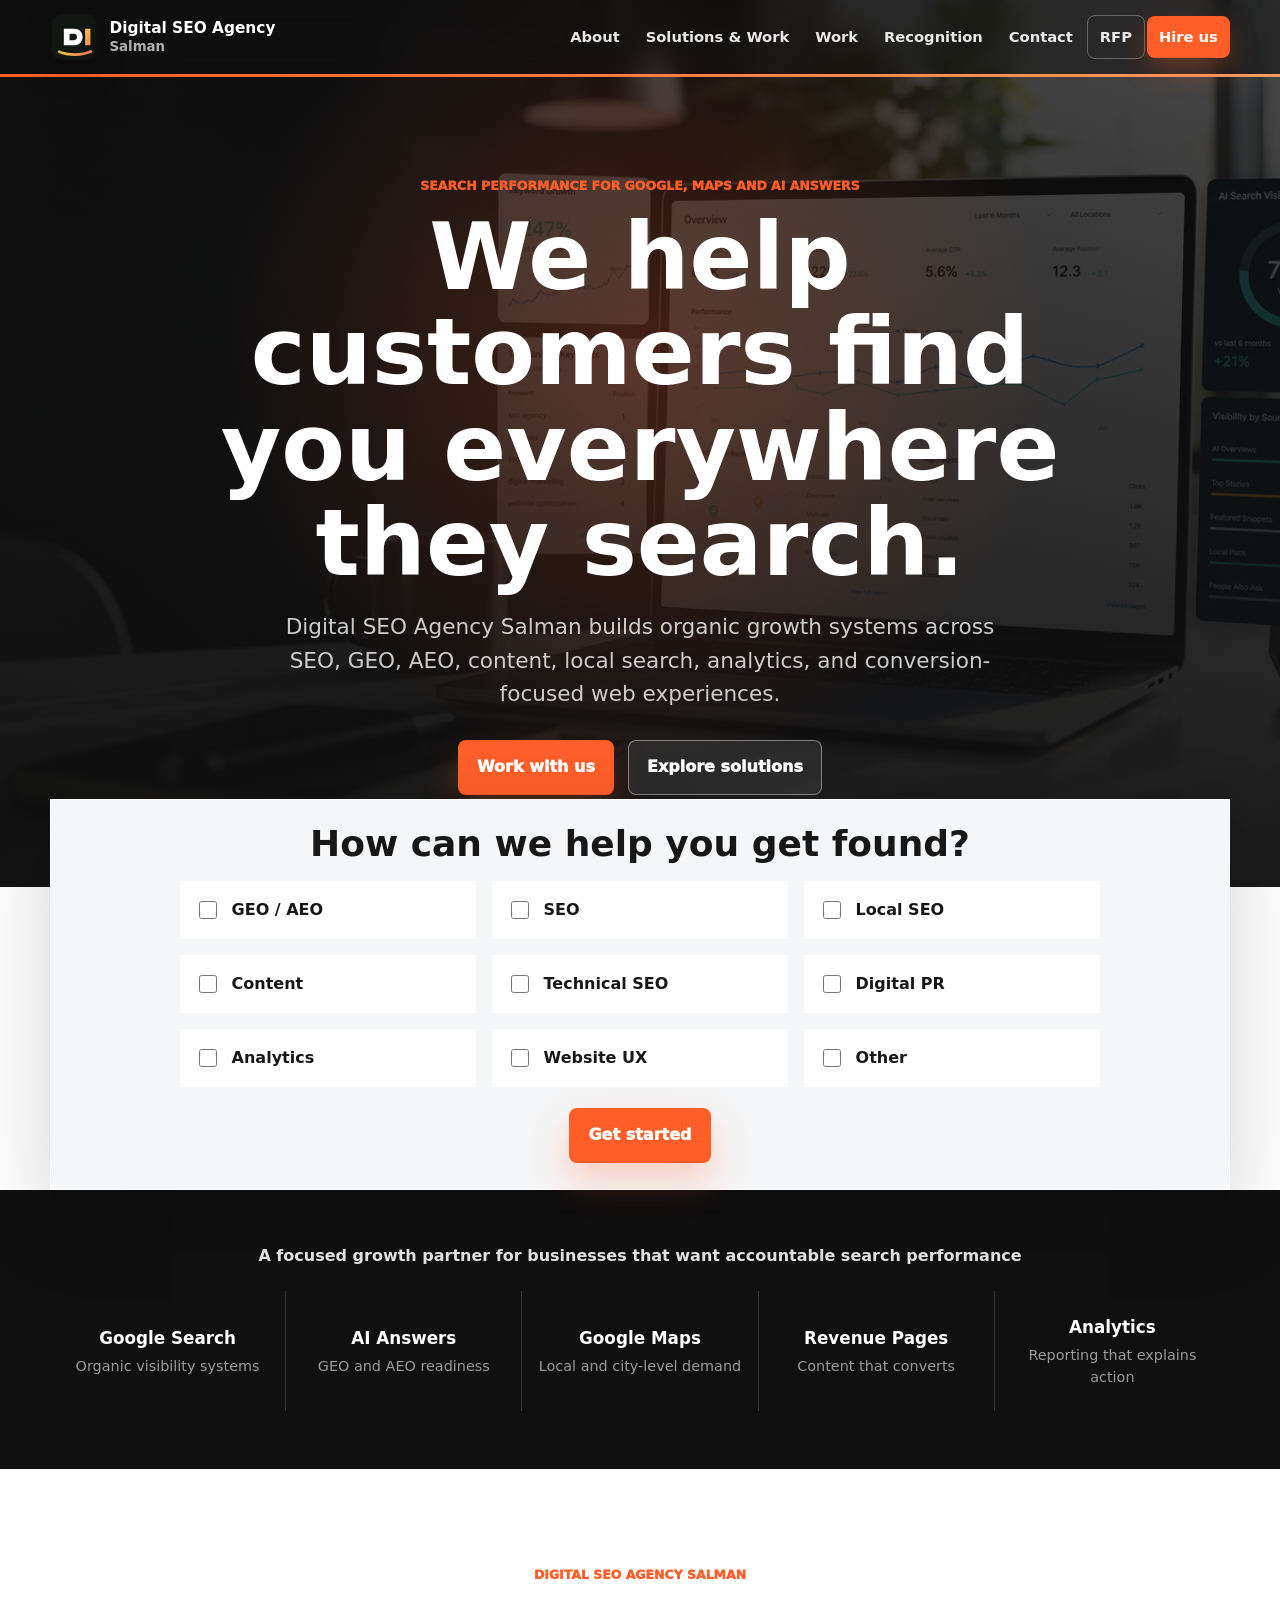
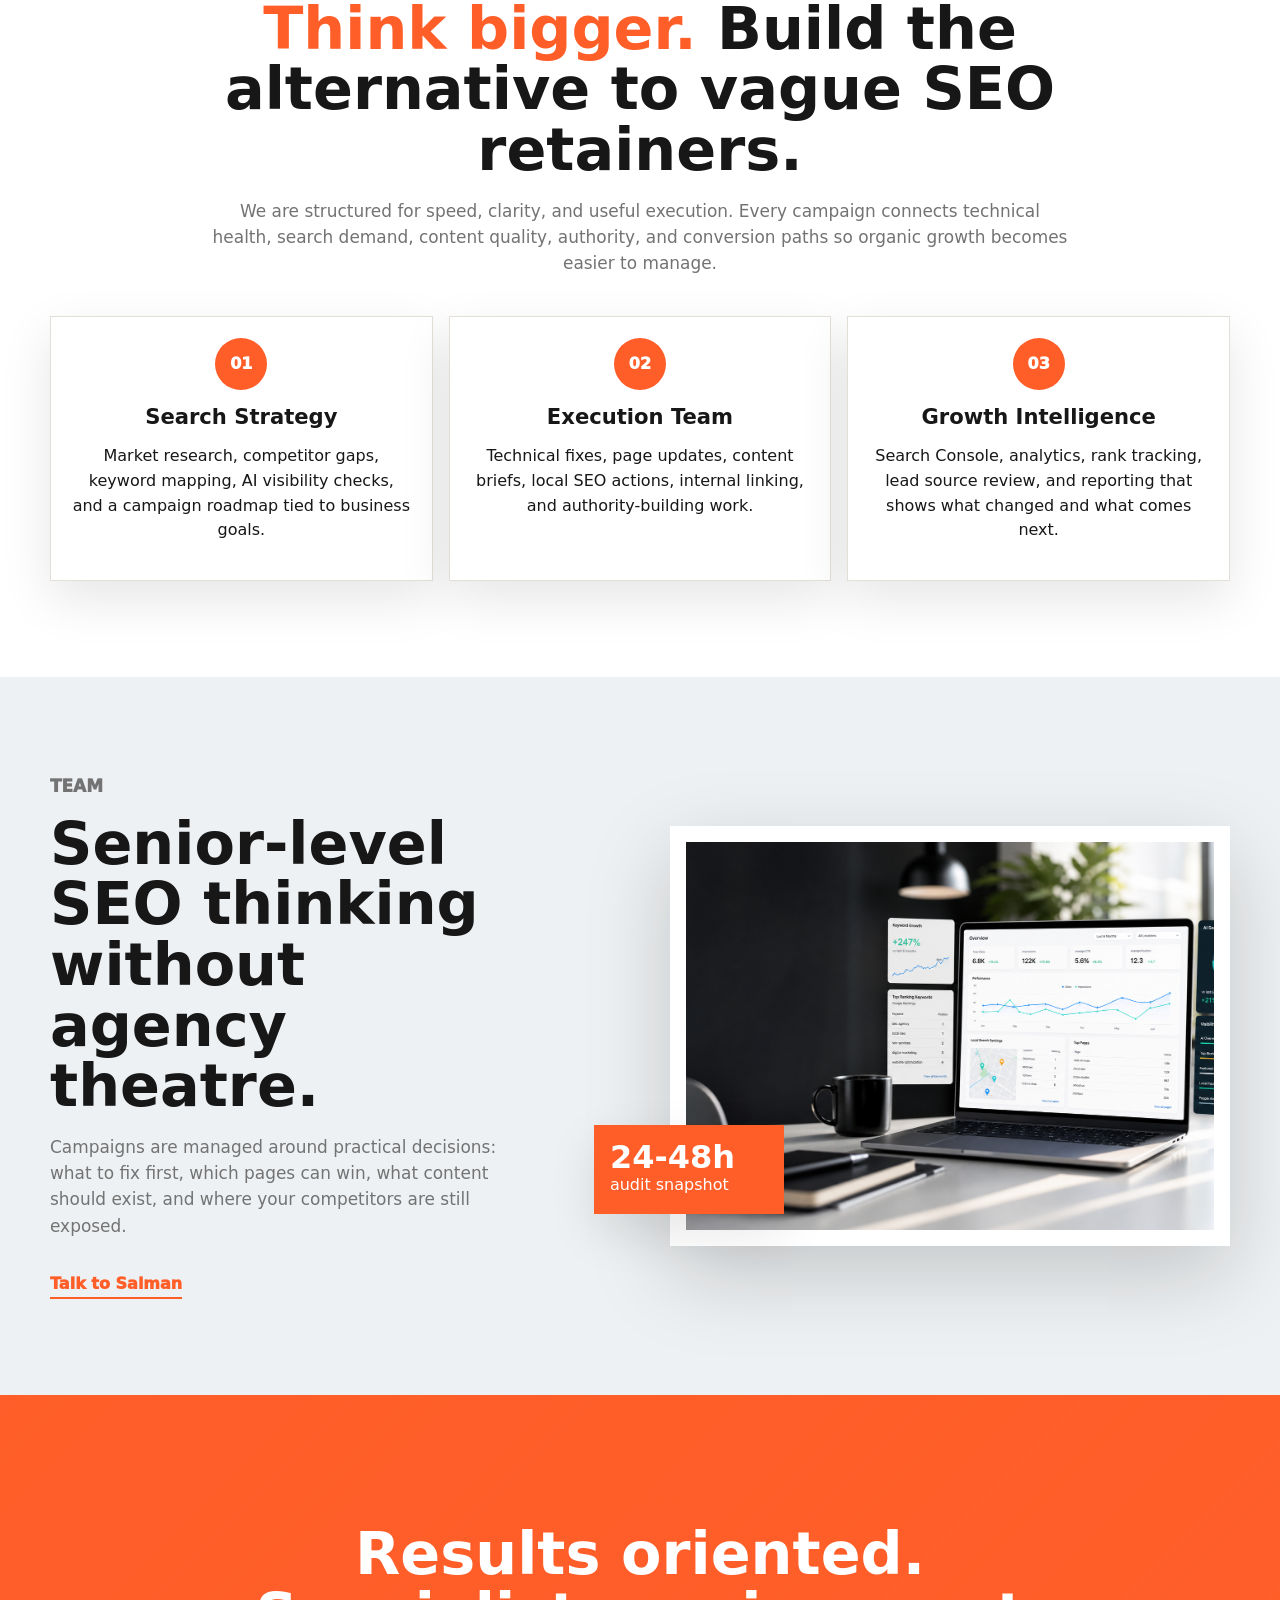
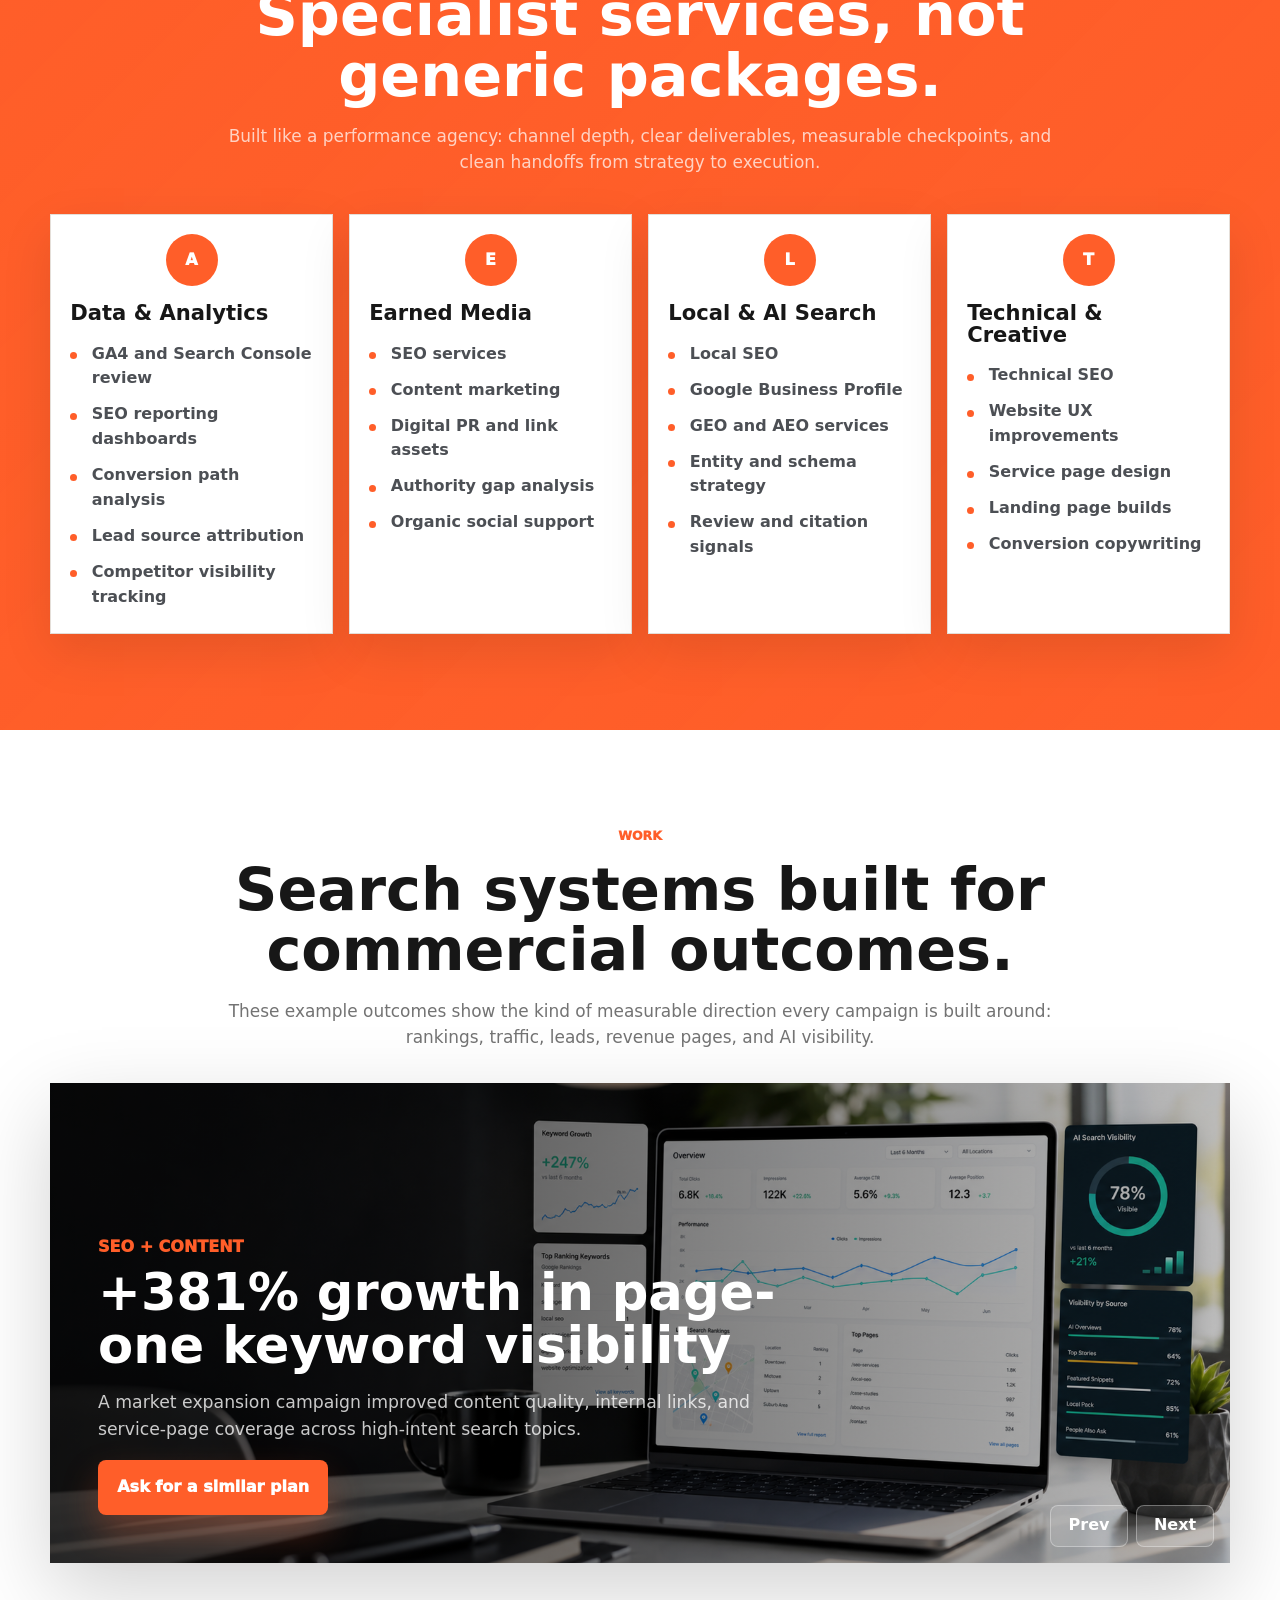
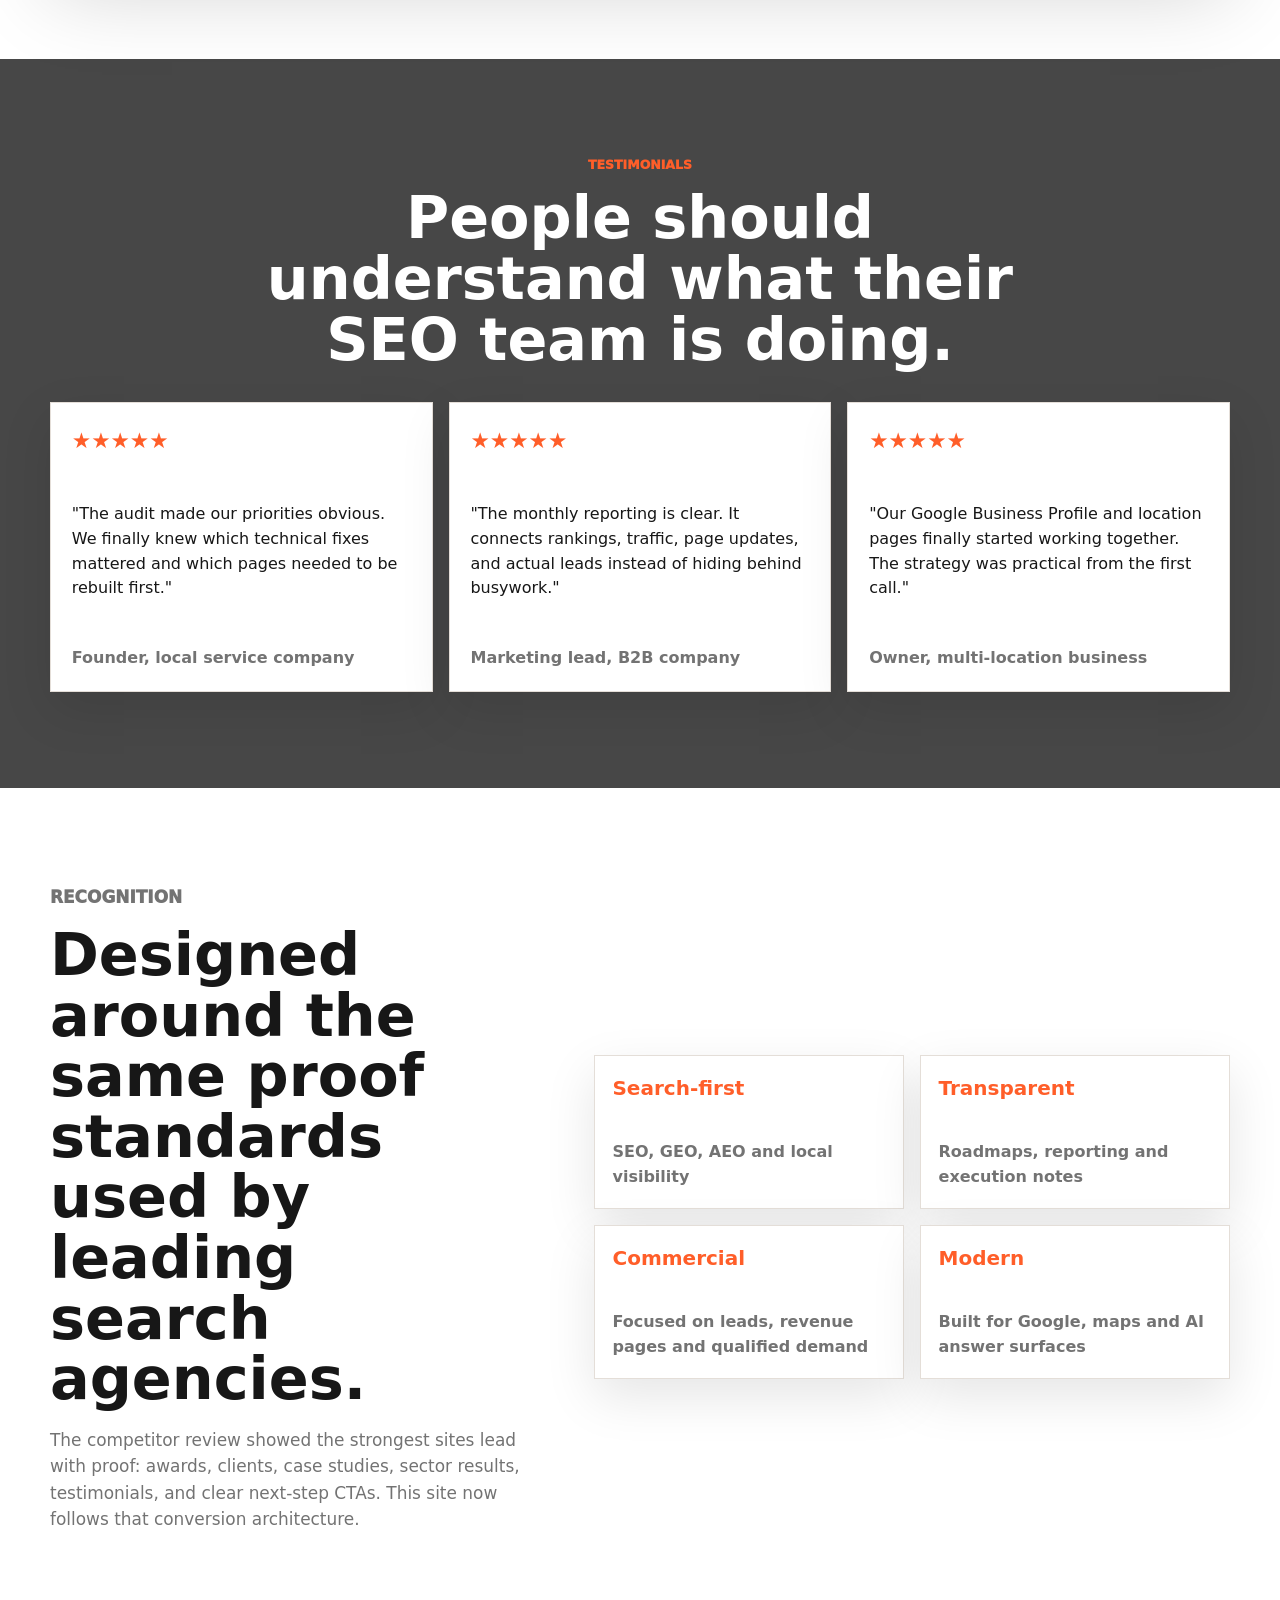
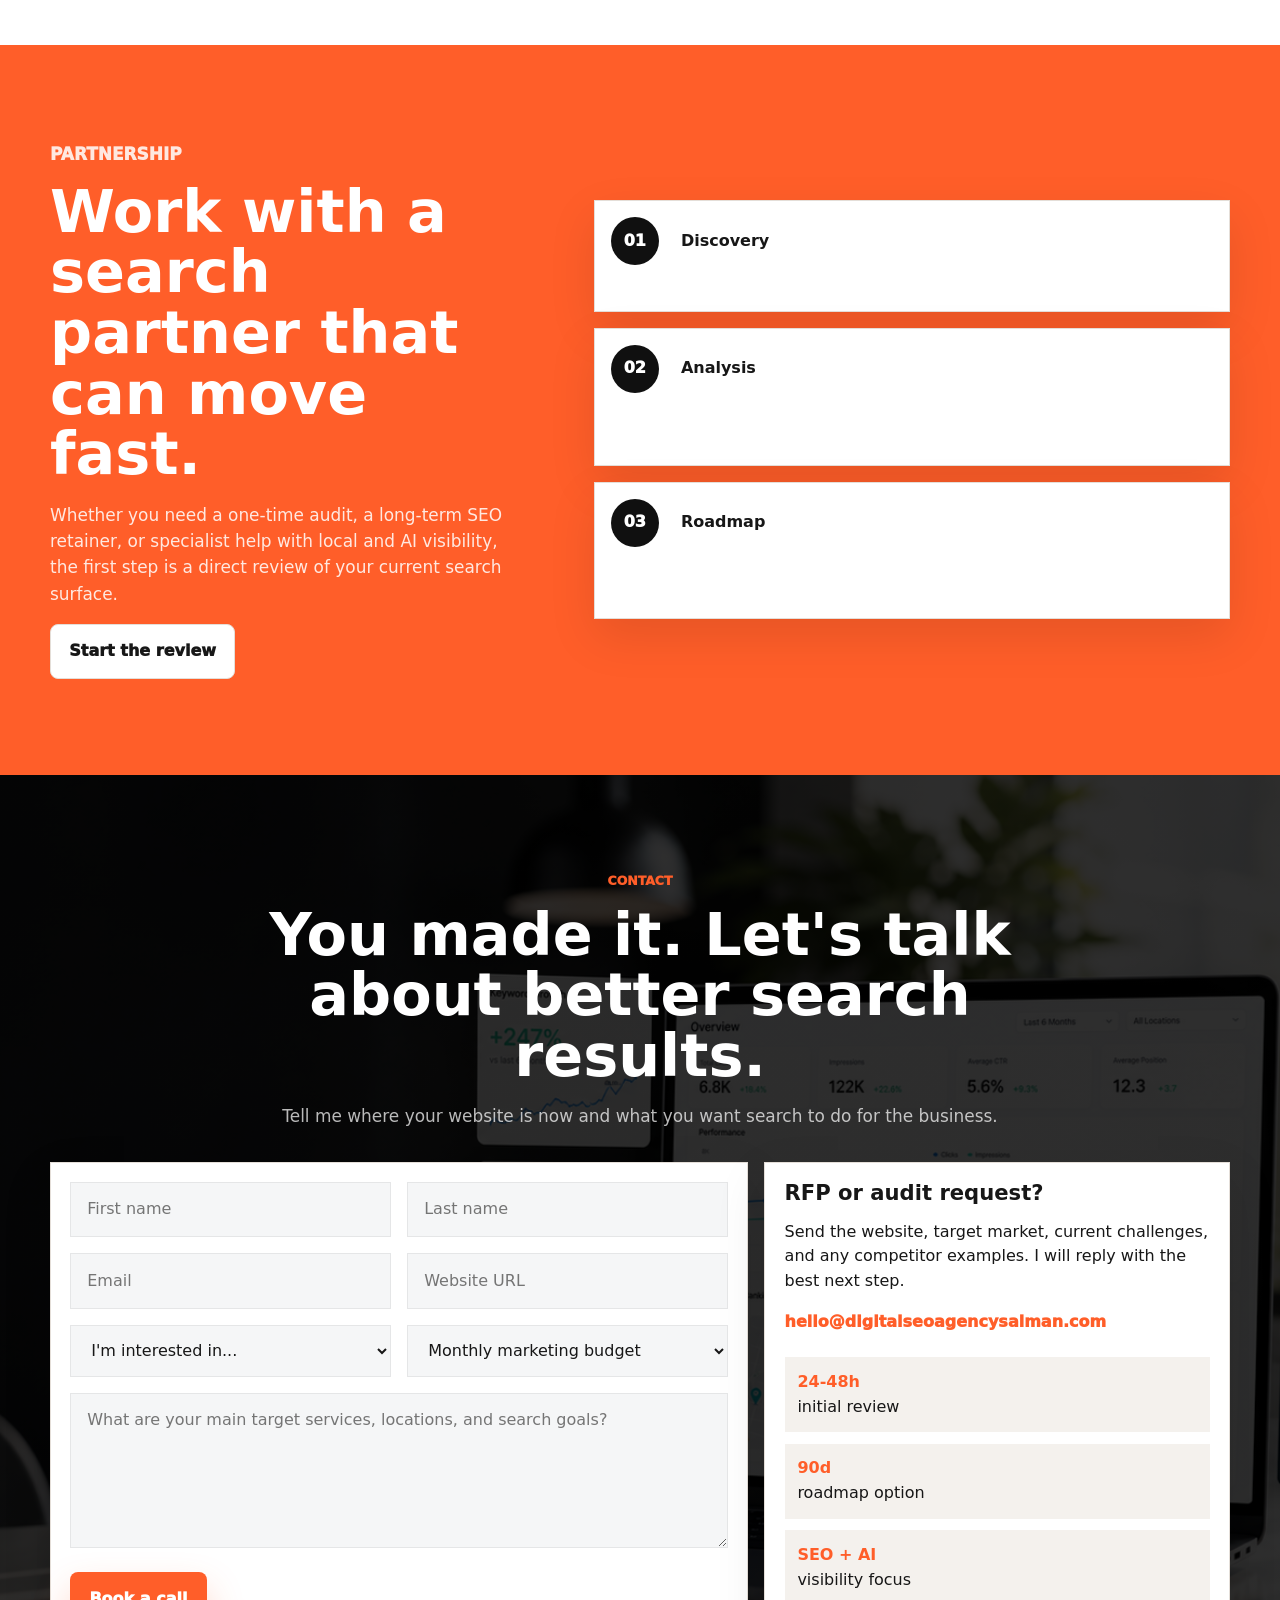
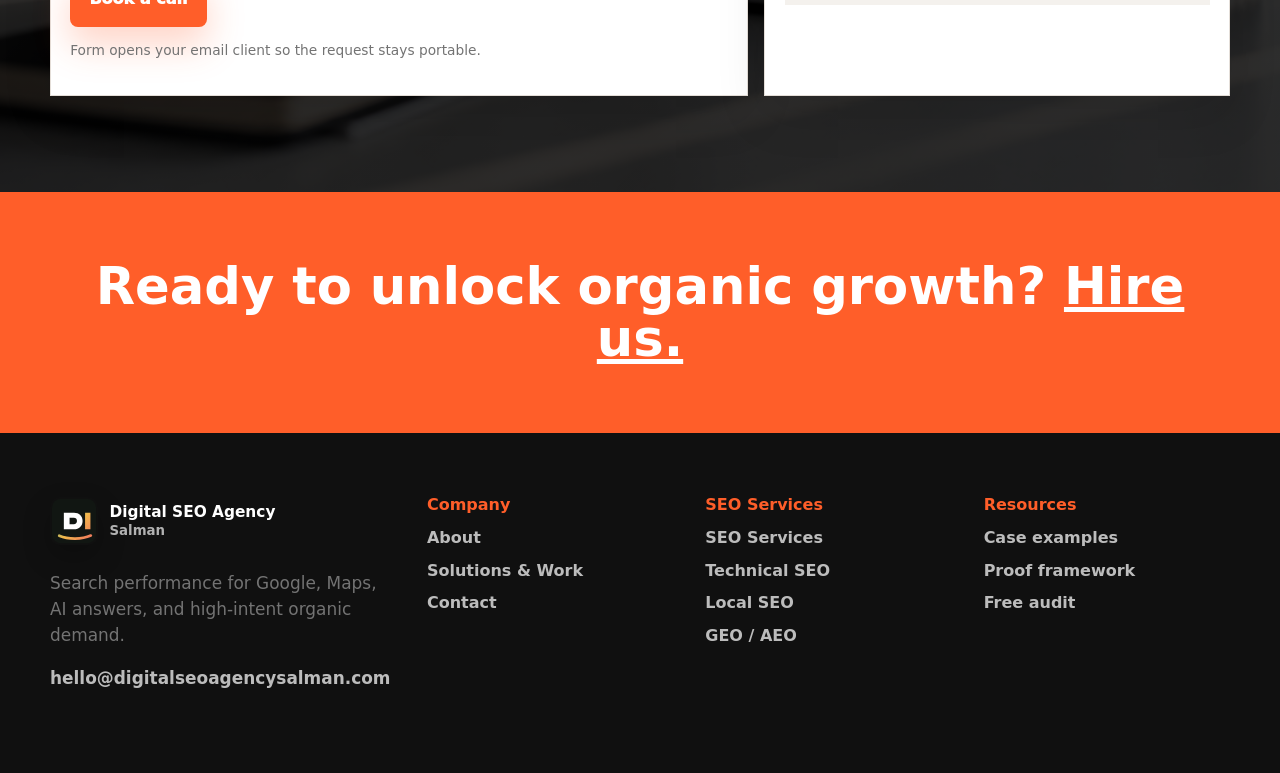
==== commit bbe0618e: "Rebuild site with agency-style service pages" ====
--- a/index.html
+++ b/index.html
@@ -3,13 +3,13 @@
   <head>
     <meta charset="utf-8">
     <meta name="viewport" content="width=device-width, initial-scale=1">
-    <title>Digital SEO Agency Salman | Technical SEO, Local SEO and AI Search Growth</title>
-    <meta name="description" content="Digital SEO Agency Salman builds technical SEO, local SEO, AI search visibility, content strategy, and conversion-focused organic growth systems.">
+    <title>Digital SEO Agency Salman | Search Growth from Google to AI</title>
+    <meta name="description" content="Digital SEO Agency Salman helps businesses get found across Google, Maps, ChatGPT, AI Overviews, and high-intent organic search with technical SEO, local SEO, GEO, AEO, content, and digital PR.">
     <meta name="robots" content="index, follow">
-    <meta name="theme-color" content="#11130f">
+    <meta name="theme-color" content="#101010">
     <link rel="canonical" href="https://digitalseoagencysalman.com/">
     <meta property="og:title" content="Digital SEO Agency Salman">
-    <meta property="og:description" content="SEO command systems for technical health, local rankings, content growth, AI visibility, and qualified lead generation.">
+    <meta property="og:description" content="A search performance agency for SEO, GEO, AEO, local search, content systems, and measurable organic growth.">
     <meta property="og:type" content="website">
     <meta property="og:url" content="https://digitalseoagencysalman.com/">
     <meta property="og:image" content="https://digitalseoagencysalman.com/assets/seo-analytics-workspace.png">
@@ -21,14 +21,10 @@
         "@type": "ProfessionalService",
         "name": "Digital SEO Agency Salman",
         "url": "https://digitalseoagencysalman.com/",
-        "description": "Technical SEO, local SEO, AI search optimization, content strategy, and SEO reporting services.",
+        "description": "Search performance agency for SEO, GEO, AEO, local SEO, content strategy, digital PR, and technical SEO.",
         "areaServed": ["United States", "United Kingdom", "Canada", "Australia", "Worldwide"],
-        "serviceType": ["Technical SEO", "Local SEO", "AI Search Optimization", "Content Strategy", "SEO Audits"],
-        "email": "hello@digitalseoagencysalman.com",
-        "founder": {
-          "@type": "Person",
-          "name": "Salman"
-        }
+        "serviceType": ["SEO Services", "Technical SEO", "Local SEO", "AI Search Optimization", "Content Strategy", "Digital PR"],
+        "email": "hello@digitalseoagencysalman.com"
       }
     </script>
   </head>
@@ -36,14 +32,8 @@
     <a class="skip-link" href="#main">Skip to content</a>
 
     <header class="site-header" data-header>
-      <div class="top-strip">
-        <div class="container top-strip-inner">
-          <span>SEO audit snapshots delivered in 24 to 48 hours</span>
-          <a href="mailto:hello@digitalseoagencysalman.com">hello@digitalseoagencysalman.com</a>
-        </div>
-      </div>
       <nav class="nav" aria-label="Primary navigation">
-        <a class="brand" href="#top" aria-label="Digital SEO Agency Salman home">
+        <a class="brand" href="index.html#top" aria-label="Digital SEO Agency Salman home">
           <img class="brand-logo" src="assets/logo.svg" alt="" width="52" height="52">
           <span>
             <strong>Digital SEO Agency</strong>
@@ -56,375 +46,346 @@
           <span></span>
         </button>
         <div class="nav-links" data-nav-links>
-          <a href="#top">Home</a>
+          <a href="#about">About</a>
           <div class="nav-item has-dropdown">
-            <a href="#services">Services</a>
-            <div class="mega-menu" aria-label="Service menu">
-              <a href="#services">
+            <a href="#solutions">Solutions & Work</a>
+            <div class="mega-menu" aria-label="Solutions menu">
+              <a href="seo-services.html">
+                <strong>SEO Services</strong>
+                <span>Organic growth across buyer intent</span>
+              </a>
+              <a href="technical-seo.html">
                 <strong>Technical SEO</strong>
                 <span>Crawl, indexation, speed, schema</span>
               </a>
-              <a href="#services">
+              <a href="local-seo.html">
                 <strong>Local SEO</strong>
-                <span>Maps, GBP, citations, locations</span>
+                <span>Maps, GBP, reviews, city pages</span>
               </a>
-              <a href="#services">
-                <strong>AI Search</strong>
-                <span>AEO, GEO, entities, answers</span>
+              <a href="ai-search-optimization.html">
+                <strong>GEO / AEO</strong>
+                <span>ChatGPT, AI Overviews, entities</span>
               </a>
-              <a href="#services">
-                <strong>Content Systems</strong>
-                <span>Clusters, briefs, service pages</span>
-              </a>
-            </div>
-          </div>
-          <a href="#proof">Proof</a>
-          <a href="#process">Process</a>
-          <a href="#pricing">Plans</a>
-          <a href="#audit" class="nav-cta">Free Audit</a>
+            </div>
+          </div>
+          <a href="#work">Work</a>
+          <a href="#recognition">Recognition</a>
+          <a href="#contact">Contact</a>
+          <a href="#rfp" class="nav-link-plain">RFP</a>
+          <a href="#contact" class="nav-cta">Hire us</a>
         </div>
       </nav>
+      <div class="reading-bar" aria-hidden="true"></div>
     </header>
 
     <main id="main">
-      <section class="hero" id="top">
-        <div class="hero-media" aria-hidden="true">
+      <section class="hero np-hero" id="top">
+        <div class="hero-bg" aria-hidden="true">
           <img src="assets/seo-analytics-workspace.png" alt="">
         </div>
-        <div class="hero-scrim"></div>
-        <div class="container hero-grid">
-          <div class="hero-copy">
-            <p class="hero-badge"><span></span> Technical SEO plus local and AI search visibility</p>
-            <h1>Turn search demand into a predictable lead engine.</h1>
-            <p class="hero-lede">A premium SEO command system for businesses that need better rankings, stronger local visibility, clearer content, and search reports that make decisions obvious.</p>
-            <div class="hero-actions">
-              <a class="btn btn-primary" href="#audit">
-                Request free audit
-                <svg aria-hidden="true" viewBox="0 0 24 24"><path d="M5 12h12m-5-5 5 5-5 5"/></svg>
-              </a>
-              <a class="btn btn-glass" href="#services">Explore services</a>
-            </div>
-            <div class="hero-proof" aria-label="Campaign highlights">
-              <div>
-                <strong>48h</strong>
-                <span>audit snapshot</span>
-              </div>
-              <div>
-                <strong>90d</strong>
-                <span>growth roadmap</span>
-              </div>
-              <div>
-                <strong>4</strong>
-                <span>ranking channels</span>
-              </div>
-            </div>
-          </div>
-
-          <aside class="command-card" aria-label="SEO command dashboard">
-            <div class="command-top">
-              <span class="status-dot"></span>
-              <strong>Search Command Center</strong>
-              <small>Live plan</small>
-            </div>
-            <div class="score-ring">
-              <div>
-                <span>82</span>
-                <small>Opportunity score</small>
-              </div>
-            </div>
-            <div class="serp-stack" aria-hidden="true">
-              <span style="--width: 92%"></span>
-              <span style="--width: 76%"></span>
-              <span style="--width: 84%"></span>
-              <span style="--width: 68%"></span>
-            </div>
-            <div class="task-list">
-              <div>
-                <span>01</span>
-                <p>Repair crawl and index blockers</p>
-              </div>
-              <div>
-                <span>02</span>
-                <p>Map keywords to revenue pages</p>
-              </div>
-              <div>
-                <span>03</span>
-                <p>Structure pages for Google and AI answers</p>
-              </div>
+        <div class="hero-overlay"></div>
+        <div class="container hero-center">
+          <p class="hero-eyebrow">Search performance for Google, Maps and AI answers</p>
+          <h1>We help customers find you everywhere they search.</h1>
+          <p class="hero-lede">Digital SEO Agency Salman builds organic growth systems across SEO, GEO, AEO, content, local search, analytics, and conversion-focused web experiences.</p>
+          <div class="hero-actions">
+            <a class="btn btn-primary" href="#contact">Work with us</a>
+            <a class="btn btn-outline-light" href="#solutions">Explore solutions</a>
+          </div>
+        </div>
+      </section>
+
+      <section class="finder-panel" aria-label="Service interest selector">
+        <div class="container finder-card">
+          <h2>How can we help you get found?</h2>
+          <div class="interest-grid" data-interest-grid>
+            <label><input type="checkbox" value="GEO / AEO"><span>GEO / AEO</span></label>
+            <label><input type="checkbox" value="SEO"><span>SEO</span></label>
+            <label><input type="checkbox" value="Local SEO"><span>Local SEO</span></label>
+            <label><input type="checkbox" value="Content"><span>Content</span></label>
+            <label><input type="checkbox" value="Technical SEO"><span>Technical SEO</span></label>
+            <label><input type="checkbox" value="Digital PR"><span>Digital PR</span></label>
+            <label><input type="checkbox" value="Analytics"><span>Analytics</span></label>
+            <label><input type="checkbox" value="Website UX"><span>Website UX</span></label>
+            <label><input type="checkbox" value="Other"><span>Other</span></label>
+          </div>
+          <a class="btn btn-primary" href="#contact" data-interest-cta>Get started</a>
+        </div>
+      </section>
+
+      <section class="proof-band" aria-label="Recognition and proof">
+        <div class="container">
+          <p class="band-title">A focused growth partner for businesses that want accountable search performance</p>
+          <div class="award-grid">
+            <article>
+              <strong>Google Search</strong>
+              <span>Organic visibility systems</span>
+            </article>
+            <article>
+              <strong>AI Answers</strong>
+              <span>GEO and AEO readiness</span>
+            </article>
+            <article>
+              <strong>Google Maps</strong>
+              <span>Local and city-level demand</span>
+            </article>
+            <article>
+              <strong>Revenue Pages</strong>
+              <span>Content that converts</span>
+            </article>
+            <article>
+              <strong>Analytics</strong>
+              <span>Reporting that explains action</span>
+            </article>
+          </div>
+        </div>
+      </section>
+
+      <section class="section about-section" id="about">
+        <div class="container centered-copy">
+          <p class="eyebrow">Digital SEO Agency Salman</p>
+          <h2><span data-rotator>Think bigger.</span> Build the alternative to vague SEO retainers.</h2>
+          <p>We are structured for speed, clarity, and useful execution. Every campaign connects technical health, search demand, content quality, authority, and conversion paths so organic growth becomes easier to manage.</p>
+        </div>
+        <div class="container family-grid">
+          <article>
+            <span class="line-icon">01</span>
+            <h3>Search Strategy</h3>
+            <p>Market research, competitor gaps, keyword mapping, AI visibility checks, and a campaign roadmap tied to business goals.</p>
+          </article>
+          <article>
+            <span class="line-icon">02</span>
+            <h3>Execution Team</h3>
+            <p>Technical fixes, page updates, content briefs, local SEO actions, internal linking, and authority-building work.</p>
+          </article>
+          <article>
+            <span class="line-icon">03</span>
+            <h3>Growth Intelligence</h3>
+            <p>Search Console, analytics, rank tracking, lead source review, and reporting that shows what changed and what comes next.</p>
+          </article>
+        </div>
+      </section>
+
+      <section class="section team-section">
+        <div class="container split-layout">
+          <div>
+            <p class="eyebrow">Team</p>
+            <h2>Senior-level SEO thinking without agency theatre.</h2>
+            <p>Campaigns are managed around practical decisions: what to fix first, which pages can win, what content should exist, and where your competitors are still exposed.</p>
+            <a class="text-link" href="#contact">Talk to Salman</a>
+          </div>
+          <div class="image-stack" aria-label="Agency work visuals">
+            <img src="assets/seo-analytics-workspace.png" alt="SEO analytics workspace showing search dashboards">
+            <div class="floating-note">
+              <strong>24-48h</strong>
+              <span>audit snapshot</span>
+            </div>
+          </div>
+        </div>
+      </section>
+
+      <section class="section solutions-section" id="solutions">
+        <div class="container centered-copy light">
+          <p class="eyebrow dark">Solutions</p>
+          <h2>Results oriented. Specialist services, not generic packages.</h2>
+          <p>Built like a performance agency: channel depth, clear deliverables, measurable checkpoints, and clean handoffs from strategy to execution.</p>
+        </div>
+        <div class="container solution-grid">
+          <article>
+            <span class="solution-icon">A</span>
+            <h3>Data & Analytics</h3>
+            <ul>
+              <li>GA4 and Search Console review</li>
+              <li>SEO reporting dashboards</li>
+              <li>Conversion path analysis</li>
+              <li>Lead source attribution</li>
+              <li>Competitor visibility tracking</li>
+            </ul>
+          </article>
+          <article>
+            <span class="solution-icon">E</span>
+            <h3>Earned Media</h3>
+            <ul>
+              <li><a href="seo-services.html">SEO services</a></li>
+              <li>Content marketing</li>
+              <li>Digital PR and link assets</li>
+              <li>Authority gap analysis</li>
+              <li>Organic social support</li>
+            </ul>
+          </article>
+          <article>
+            <span class="solution-icon">L</span>
+            <h3>Local & AI Search</h3>
+            <ul>
+              <li><a href="local-seo.html">Local SEO</a></li>
+              <li>Google Business Profile</li>
+              <li><a href="ai-search-optimization.html">GEO and AEO services</a></li>
+              <li>Entity and schema strategy</li>
+              <li>Review and citation signals</li>
+            </ul>
+          </article>
+          <article>
+            <span class="solution-icon">T</span>
+            <h3>Technical & Creative</h3>
+            <ul>
+              <li><a href="technical-seo.html">Technical SEO</a></li>
+              <li>Website UX improvements</li>
+              <li>Service page design</li>
+              <li>Landing page builds</li>
+              <li>Conversion copywriting</li>
+            </ul>
+          </article>
+        </div>
+      </section>
+
+      <section class="section work-section" id="work">
+        <div class="container centered-copy">
+          <p class="eyebrow">Work</p>
+          <h2>Search systems built for commercial outcomes.</h2>
+          <p>These example outcomes show the kind of measurable direction every campaign is built around: rankings, traffic, leads, revenue pages, and AI visibility.</p>
+        </div>
+        <div class="case-slider container" data-case-slider>
+          <article class="case-slide is-active">
+            <div>
+              <span>SEO + Content</span>
+              <h3>+381% growth in page-one keyword visibility</h3>
+              <p>A market expansion campaign improved content quality, internal links, and service-page coverage across high-intent search topics.</p>
+              <a class="btn btn-primary" href="#contact">Ask for a similar plan</a>
+            </div>
+          </article>
+          <article class="case-slide">
+            <div>
+              <span>Technical SEO</span>
+              <h3>+1,321% organic session lift after crawl cleanup</h3>
+              <p>A technical and content sprint removed indexation waste, strengthened category pages, and improved the crawl path to revenue pages.</p>
+              <a class="btn btn-primary" href="#contact">Audit my site</a>
+            </div>
+          </article>
+          <article class="case-slide">
+            <div>
+              <span>AI Search</span>
+              <h3>60% share of voice target for AI answer surfaces</h3>
+              <p>An answer-engine strategy clarified entities, expanded FAQs, improved citations, and structured content for AI summaries.</p>
+              <a class="btn btn-primary" href="#contact">Check AI visibility</a>
+            </div>
+          </article>
+          <div class="slider-controls" aria-label="Case study controls">
+            <button type="button" data-case-prev aria-label="Previous case">Prev</button>
+            <button type="button" data-case-next aria-label="Next case">Next</button>
+          </div>
+        </div>
+      </section>
+
+      <section class="section testimonials-section">
+        <div class="container centered-copy light">
+          <p class="eyebrow dark">Testimonials</p>
+          <h2>People should understand what their SEO team is doing.</h2>
+        </div>
+        <div class="container testimonial-grid">
+          <article>
+            <strong>★★★★★</strong>
+            <p>"The audit made our priorities obvious. We finally knew which technical fixes mattered and which pages needed to be rebuilt first."</p>
+            <span>Founder, local service company</span>
+          </article>
+          <article>
+            <strong>★★★★★</strong>
+            <p>"The monthly reporting is clear. It connects rankings, traffic, page updates, and actual leads instead of hiding behind busywork."</p>
+            <span>Marketing lead, B2B company</span>
+          </article>
+          <article>
+            <strong>★★★★★</strong>
+            <p>"Our Google Business Profile and location pages finally started working together. The strategy was practical from the first call."</p>
+            <span>Owner, multi-location business</span>
+          </article>
+        </div>
+      </section>
+
+      <section class="section recognition-section" id="recognition">
+        <div class="container split-layout">
+          <div>
+            <p class="eyebrow">Recognition</p>
+            <h2>Designed around the same proof standards used by leading search agencies.</h2>
+            <p>The competitor review showed the strongest sites lead with proof: awards, clients, case studies, sector results, testimonials, and clear next-step CTAs. This site now follows that conversion architecture.</p>
+          </div>
+          <div class="recognition-grid">
+            <article><strong>Search-first</strong><span>SEO, GEO, AEO and local visibility</span></article>
+            <article><strong>Transparent</strong><span>Roadmaps, reporting and execution notes</span></article>
+            <article><strong>Commercial</strong><span>Focused on leads, revenue pages and qualified demand</span></article>
+            <article><strong>Modern</strong><span>Built for Google, maps and AI answer surfaces</span></article>
+          </div>
+        </div>
+      </section>
+
+      <section class="section careers-section" id="careers">
+        <div class="container split-layout">
+          <div>
+            <p class="eyebrow">Partnership</p>
+            <h2>Work with a search partner that can move fast.</h2>
+            <p>Whether you need a one-time audit, a long-term SEO retainer, or specialist help with local and AI visibility, the first step is a direct review of your current search surface.</p>
+            <a class="btn btn-secondary" href="#contact">Start the review</a>
+          </div>
+          <div class="process-list">
+            <article><span>01</span><strong>Discovery</strong><p>Website, goals, market, competitors, and tracking access.</p></article>
+            <article><span>02</span><strong>Analysis</strong><p>Technical crawl, search demand, local signals, AI visibility, and content gaps.</p></article>
+            <article><span>03</span><strong>Roadmap</strong><p>Prioritized fixes and execution plan tied to growth opportunities.</p></article>
+          </div>
+        </div>
+      </section>
+
+      <section class="section contact-section" id="contact">
+        <div class="container centered-copy light">
+          <p class="eyebrow dark">Contact</p>
+          <h2>You made it. Let's talk about better search results.</h2>
+          <p>Tell me where your website is now and what you want search to do for the business.</p>
+        </div>
+        <div class="container contact-grid">
+          <form class="contact-form" action="mailto:hello@digitalseoagencysalman.com" method="post" enctype="text/plain" data-audit-form>
+            <div class="form-row">
+              <input name="first_name" placeholder="First name" autocomplete="given-name" required>
+              <input name="last_name" placeholder="Last name" autocomplete="family-name">
+            </div>
+            <div class="form-row">
+              <input type="email" name="email" placeholder="Email" autocomplete="email" required>
+              <input type="url" name="website" placeholder="Website URL" required>
+            </div>
+            <div class="form-row">
+              <select name="interest" required>
+                <option value="">I'm interested in...</option>
+                <option>SEO services</option>
+                <option>Technical SEO</option>
+                <option>Local SEO</option>
+                <option>GEO / AEO / AI search</option>
+                <option>SEO website build</option>
+              </select>
+              <select name="budget">
+                <option value="">Monthly marketing budget</option>
+                <option>Under $750</option>
+                <option>$750 to $1,500</option>
+                <option>$1,500 to $5,000</option>
+                <option>$5,000 to $10,000</option>
+                <option>$10,000+</option>
+              </select>
+            </div>
+            <textarea name="notes" rows="5" placeholder="What are your main target services, locations, and search goals?"></textarea>
+            <button class="btn btn-primary" type="submit">Book a call</button>
+            <p data-form-note>Form opens your email client so the request stays portable.</p>
+          </form>
+          <aside class="contact-aside" id="rfp">
+            <h3>RFP or audit request?</h3>
+            <p>Send the website, target market, current challenges, and any competitor examples. I will reply with the best next step.</p>
+            <a href="mailto:hello@digitalseoagencysalman.com">hello@digitalseoagencysalman.com</a>
+            <div class="mini-stats">
+              <span><strong>24-48h</strong> initial review</span>
+              <span><strong>90d</strong> roadmap option</span>
+              <span><strong>SEO + AI</strong> visibility focus</span>
             </div>
           </aside>
         </div>
       </section>
 
-      <section class="signal-strip" aria-label="Search channels covered">
-        <div class="container signal-grid">
-          <span>Google Organic</span>
-          <span>Google Maps</span>
-          <span>AI Answers</span>
-          <span>Local Pages</span>
-          <span>Technical Health</span>
-          <span>Content Clusters</span>
-        </div>
-      </section>
-
-      <section class="section intro-section">
-        <div class="container intro-grid">
-          <div>
-            <p class="eyebrow">Strategy from the competitor scan</p>
-            <h2>Modern SEO sites win with clarity, proof, and a visible system.</h2>
-          </div>
-          <p>The new layout borrows the strongest patterns from modern component galleries and SEO competitors: a proper menu, a high-impact hero, proof blocks, service depth, clear process, pricing paths, and one direct audit conversion goal.</p>
-        </div>
-      </section>
-
-      <section class="section services-section" id="services">
-        <div class="container section-head">
-          <p class="eyebrow">Services</p>
-          <h2>One search growth system, built from six working engines.</h2>
-        </div>
-        <div class="container bento-grid">
-          <article class="bento-card bento-large">
-            <span class="card-number">01</span>
-            <h3>Technical SEO operating base</h3>
-            <p>Crawl cleanup, indexation repair, Core Web Vitals, schema, redirects, canonicals, internal links, and clean page architecture.</p>
-            <div class="card-tags">
-              <span>Speed</span>
-              <span>Schema</span>
-              <span>Indexing</span>
-            </div>
-          </article>
-          <article class="bento-card">
-            <span class="card-number">02</span>
-            <h3>Local SEO command map</h3>
-            <p>Google Business Profile, map pack priorities, citation cleanup, reviews, service areas, and city page structure.</p>
-          </article>
-          <article class="bento-card">
-            <span class="card-number">03</span>
-            <h3>AI search visibility</h3>
-            <p>Entity clarity, answer-ready sections, FAQ coverage, source signals, and content that works for AI summaries.</p>
-          </article>
-          <article class="bento-card">
-            <span class="card-number">04</span>
-            <h3>Revenue content clusters</h3>
-            <p>Keyword mapping, buyer-intent pages, topical hubs, service pages, blog briefs, and content refreshes.</p>
-          </article>
-          <article class="bento-card bento-dark">
-            <span class="card-number">05</span>
-            <h3>Authority without shortcuts</h3>
-            <p>Local partnerships, citation assets, clean outreach, digital PR angles, and link opportunities that make sense.</p>
-          </article>
-          <article class="bento-card">
-            <span class="card-number">06</span>
-            <h3>SEO website builds</h3>
-            <p>Fast service pages, landing pages, metadata, schema, conversion paths, and analytics-ready foundations.</p>
-          </article>
-        </div>
-      </section>
-
-      <section class="section workbench-section" id="proof">
-        <div class="container workbench-grid">
-          <div class="browser-panel">
-            <div class="browser-bar">
-              <span></span><span></span><span></span>
-              <p>digitalseoagencysalman.com/audit</p>
-            </div>
-            <div class="browser-body">
-              <div class="keyword-map">
-                <div>
-                  <strong>Technical</strong>
-                  <span>24 fixes queued</span>
-                </div>
-                <div>
-                  <strong>Content</strong>
-                  <span>18 gaps found</span>
-                </div>
-                <div>
-                  <strong>Local</strong>
-                  <span>9 location wins</span>
-                </div>
-                <div>
-                  <strong>AI</strong>
-                  <span>12 answer targets</span>
-                </div>
-              </div>
-            </div>
-          </div>
-          <div>
-            <p class="eyebrow">Proof framework</p>
-            <h2>Every campaign starts with a baseline and moves through visible checkpoints.</h2>
-            <p>Instead of vague monthly activity, the work is organized around crawl health, page quality, location visibility, AI answer readiness, and leads. You see what changed and what should happen next.</p>
-            <div class="proof-cards">
-              <article>
-                <strong>Baseline</strong>
-                <span>Technical, content, local, and competitor signals documented before execution.</span>
-              </article>
-              <article>
-                <strong>Execution</strong>
-                <span>Prioritized fixes and pages shipped in focused search growth sprints.</span>
-              </article>
-              <article>
-                <strong>Reporting</strong>
-                <span>Clear monthly progress with rankings, traffic, leads, and next actions.</span>
-              </article>
-            </div>
-          </div>
-        </div>
-      </section>
-
-      <section class="section process-section" id="process">
-        <div class="container section-head">
-          <p class="eyebrow">Process</p>
-          <h2>A practical SEO workflow that does not hide behind jargon.</h2>
-        </div>
-        <div class="container timeline">
-          <article>
-            <span>01</span>
-            <h3>Audit the search surface</h3>
-            <p>Crawl the site, review competitors, map current rankings, check local signals, and identify the pages that should create revenue.</p>
-          </article>
-          <article>
-            <span>02</span>
-            <h3>Build the priority map</h3>
-            <p>Turn findings into a 30, 60, and 90-day roadmap with technical fixes, content actions, local improvements, and tracking needs.</p>
-          </article>
-          <article>
-            <span>03</span>
-            <h3>Ship visible improvements</h3>
-            <p>Update site structure, service pages, internal links, metadata, schema, GBP assets, content briefs, and authority signals.</p>
-          </article>
-          <article>
-            <span>04</span>
-            <h3>Measure, refine, compound</h3>
-            <p>Review movement, find new gaps, improve pages again, and keep the campaign focused on qualified search demand.</p>
-          </article>
-        </div>
-      </section>
-
-      <section class="section calculator-section" aria-label="SEO readiness estimator">
-        <div class="container calculator-layout">
-          <div>
-            <p class="eyebrow">Interactive audit preview</p>
-            <h2>Score your current SEO foundation before the audit.</h2>
-            <p>Move the sliders to estimate your current readiness. The score helps show where the first sprint should focus.</p>
-          </div>
-          <form class="score-tool" data-score-form>
-            <label>
-              Technical health
-              <input type="range" min="0" max="100" value="45" data-score-input>
-            </label>
-            <label>
-              Content depth
-              <input type="range" min="0" max="100" value="50" data-score-input>
-            </label>
-            <label>
-              Local visibility
-              <input type="range" min="0" max="100" value="35" data-score-input>
-            </label>
-            <label>
-              Authority signals
-              <input type="range" min="0" max="100" value="40" data-score-input>
-            </label>
-            <output class="score-output" data-score-output>43</output>
-            <p data-score-message>Your site likely needs a focused technical and local SEO review.</p>
-          </form>
-        </div>
-      </section>
-
-      <section class="section pricing-section" id="pricing">
-        <div class="container section-head">
-          <p class="eyebrow">Plans</p>
-          <h2>Choose the starting point that matches your current search problem.</h2>
-        </div>
-        <div class="container pricing-grid">
-          <article class="price-card">
-            <span class="plan-label">Diagnostic</span>
-            <h3>Audit Sprint</h3>
-            <p class="price">Custom</p>
-            <p>For businesses that need clarity before a monthly campaign.</p>
-            <ul>
-              <li>Technical and content audit</li>
-              <li>Competitor gap review</li>
-              <li>90-day action roadmap</li>
-            </ul>
-            <a class="btn btn-secondary" href="#audit">Start audit</a>
-          </article>
-          <article class="price-card featured">
-            <span class="plan-label">Most requested</span>
-            <h3>Growth SEO</h3>
-            <p class="price">Monthly</p>
-            <p>For service businesses and brands that need ongoing execution.</p>
-            <ul>
-              <li>Technical fixes and monitoring</li>
-              <li>Revenue page optimization</li>
-              <li>Monthly reporting and strategy</li>
-            </ul>
-            <a class="btn btn-primary" href="#audit">Book strategy call</a>
-          </article>
-          <article class="price-card">
-            <span class="plan-label">Local search</span>
-            <h3>Local Dominance</h3>
-            <p class="price">Monthly</p>
-            <p>For companies that depend on maps, reviews, and city-level leads.</p>
-            <ul>
-              <li>GBP and map pack strategy</li>
-              <li>Location page buildout</li>
-              <li>Citations and review signals</li>
-            </ul>
-            <a class="btn btn-secondary" href="#audit">Improve local SEO</a>
-          </article>
-        </div>
-      </section>
-
-      <section class="section audit-section" id="audit">
-        <div class="container audit-layout">
-          <div>
-            <p class="eyebrow">Free SEO audit</p>
-            <h2>Send your website and get a useful first look.</h2>
-            <p>Share your website, market, and primary SEO goal. The response will focus on practical opportunities, not generic advice.</p>
-            <dl class="contact-details">
-              <div>
-                <dt>Email</dt>
-                <dd><a href="mailto:hello@digitalseoagencysalman.com">hello@digitalseoagencysalman.com</a></dd>
-              </div>
-              <div>
-                <dt>Website</dt>
-                <dd>digitalseoagencysalman.com</dd>
-              </div>
-            </dl>
-          </div>
-          <form class="audit-form" action="mailto:hello@digitalseoagencysalman.com" method="post" enctype="text/plain" data-audit-form>
-            <label>
-              Name
-              <input name="name" autocomplete="name" required>
-            </label>
-            <label>
-              Email
-              <input type="email" name="email" autocomplete="email" required>
-            </label>
-            <label>
-              Website URL
-              <input type="url" name="website" placeholder="https://example.com" required>
-            </label>
-            <label>
-              Main SEO goal
-              <select name="goal" required>
-                <option value="">Choose one</option>
-                <option>More local leads</option>
-                <option>Technical SEO cleanup</option>
-                <option>Content and rankings growth</option>
-                <option>AI search visibility</option>
-              </select>
-            </label>
-            <label class="full">
-              Notes
-              <textarea name="notes" rows="4" placeholder="Tell me about your market, city, and target services."></textarea>
-            </label>
-            <button class="btn btn-primary full" type="submit">
-              Send audit request
-              <svg aria-hidden="true" viewBox="0 0 24 24"><path d="M5 12h12m-5-5 5 5-5 5"/></svg>
-            </button>
-            <p class="form-note" data-form-note>Form opens your email client so the request stays simple and portable.</p>
-          </form>
+      <section class="final-cta">
+        <div class="container">
+          <h2>Ready to unlock organic growth? <a href="#contact">Hire us.</a></h2>
         </div>
       </section>
     </main>
@@ -439,14 +400,27 @@
               <small>Salman</small>
             </span>
           </a>
-          <p>Technical SEO, local search, content strategy, and AI visibility for businesses that want measurable organic growth.</p>
-        </div>
-        <div class="footer-links">
-          <a href="#services">Services</a>
-          <a href="#proof">Proof</a>
-          <a href="#process">Process</a>
-          <a href="#pricing">Plans</a>
-          <a href="#audit">Audit</a>
+          <p>Search performance for Google, Maps, AI answers, and high-intent organic demand.</p>
+          <p><a href="mailto:hello@digitalseoagencysalman.com">hello@digitalseoagencysalman.com</a></p>
+        </div>
+        <div>
+          <h3>Company</h3>
+          <a href="#about">About</a>
+          <a href="#solutions">Solutions & Work</a>
+          <a href="#contact">Contact</a>
+        </div>
+        <div>
+          <h3>SEO Services</h3>
+          <a href="seo-services.html">SEO Services</a>
+          <a href="technical-seo.html">Technical SEO</a>
+          <a href="local-seo.html">Local SEO</a>
+          <a href="ai-search-optimization.html">GEO / AEO</a>
+        </div>
+        <div>
+          <h3>Resources</h3>
+          <a href="#work">Case examples</a>
+          <a href="#recognition">Proof framework</a>
+          <a href="#contact">Free audit</a>
         </div>
       </div>
     </footer>
--- a/styles.css
+++ b/styles.css
@@ -1,76 +1,51 @@
 :root {
-  --ink: #11130f;
-  --ink-2: #1b211c;
-  --ink-3: #263027;
-  --paper: #f7f5ef;
-  --paper-2: #fffdf7;
-  --panel: #ffffff;
-  --line: #e4ded1;
-  --muted: #6d7168;
-  --green: #00b877;
-  --lime: #c6f35c;
-  --amber: #f3b84b;
-  --coral: #f46f5f;
-  --cyan: #6ed7d0;
-  --violet: #7770d8;
-  --shadow: 0 24px 70px rgba(17, 19, 15, 0.18);
-  --shadow-soft: 0 18px 44px rgba(17, 19, 15, 0.1);
+  --black: #101010;
+  --ink: #171717;
+  --charcoal: #252525;
+  --slate: #4c4f54;
+  --muted: #737373;
+  --soft: #f4f1ed;
+  --paper: #ffffff;
+  --line: #e4ded8;
+  --orange: #ff5e29;
+  --orange-dark: #d94312;
+  --cream: #fff4ea;
+  --blue: #334159;
+  --green: #1c8a68;
+  --shadow: 0 28px 80px rgba(0, 0, 0, 0.18);
+  --shadow-soft: 0 18px 48px rgba(0, 0, 0, 0.1);
   --radius: 8px;
   --container: 1180px;
 }
 
-* {
-  box-sizing: border-box;
-}
-
-html {
-  scroll-behavior: smooth;
-}
+* { box-sizing: border-box; }
+
+html { scroll-behavior: smooth; }
 
 body {
   margin: 0;
   color: var(--ink);
-  background:
-    linear-gradient(rgba(17, 19, 15, 0.035) 1px, transparent 1px),
-    linear-gradient(90deg, rgba(17, 19, 15, 0.035) 1px, transparent 1px),
-    linear-gradient(135deg, #f8f4eb 0%, #f4f8f0 48%, #fff8ea 100%);
-  background-size: 48px 48px, 48px 48px, auto;
+  background: var(--paper);
   font-family: Inter, ui-sans-serif, system-ui, -apple-system, BlinkMacSystemFont, "Segoe UI", sans-serif;
-  line-height: 1.6;
-}
-
-img,
-svg {
-  display: block;
-  max-width: 100%;
-}
-
-a {
-  color: inherit;
-  text-decoration: none;
-}
-
-button,
-input,
-select,
-textarea {
-  font: inherit;
-}
+  line-height: 1.55;
+}
+
+img, svg { display: block; max-width: 100%; }
+a { color: inherit; text-decoration: none; }
+button, input, select, textarea { font: inherit; }
 
 .skip-link {
   position: absolute;
   left: 1rem;
   top: -4rem;
-  z-index: 30;
+  z-index: 50;
   padding: 0.75rem 1rem;
   color: #fff;
-  background: var(--ink);
+  background: var(--black);
   border-radius: var(--radius);
 }
 
-.skip-link:focus {
-  top: 1rem;
-}
+.skip-link:focus { top: 1rem; }
 
 .container {
   width: min(var(--container), calc(100% - 40px));
@@ -80,57 +55,33 @@
 .site-header {
   position: fixed;
   inset: 0 0 auto;
-  z-index: 20;
-  padding: 0 0 0.7rem;
+  z-index: 40;
+  background: rgba(16, 16, 16, 0.52);
   transition: background 180ms ease, box-shadow 180ms ease;
+  backdrop-filter: blur(12px);
 }
 
 .site-header.is-scrolled {
-  background: rgba(247, 245, 239, 0.76);
-  box-shadow: 0 14px 48px rgba(17, 19, 15, 0.12);
-  backdrop-filter: blur(20px);
-}
-
-.top-strip {
-  color: rgba(255, 255, 255, 0.78);
-  background: var(--ink);
-  font-size: 0.84rem;
-}
-
-.top-strip-inner {
-  min-height: 34px;
-  display: flex;
-  justify-content: space-between;
-  align-items: center;
-  gap: 1rem;
-}
-
-.top-strip a {
-  color: var(--lime);
-  font-weight: 800;
+  background: rgba(16, 16, 16, 0.92);
+  box-shadow: 0 14px 44px rgba(0, 0, 0, 0.28);
 }
 
 .nav {
   width: min(var(--container), calc(100% - 40px));
-  min-height: 78px;
-  margin: 0.7rem auto 0;
-  padding: 0.58rem 0.65rem;
+  min-height: 74px;
+  margin-inline: auto;
   display: flex;
+  align-items: center;
   justify-content: space-between;
-  align-items: center;
   gap: 1.4rem;
-  background: rgba(255, 253, 247, 0.92);
-  border: 1px solid rgba(228, 222, 209, 0.88);
-  border-radius: 14px;
-  box-shadow: var(--shadow-soft);
-  backdrop-filter: blur(18px);
 }
 
 .brand {
   display: inline-flex;
   align-items: center;
-  gap: 0.7rem;
+  gap: 0.72rem;
   min-width: 228px;
+  color: #fff;
 }
 
 .brand-logo {
@@ -138,67 +89,62 @@
   height: 48px;
   flex: 0 0 48px;
   border-radius: 10px;
-  box-shadow: 0 10px 26px rgba(17, 19, 15, 0.14);
+  box-shadow: 0 12px 28px rgba(0, 0, 0, 0.22);
 }
 
 .brand strong,
-.brand small {
-  display: block;
-  line-height: 1.1;
-}
-
-.brand strong {
-  font-size: 0.98rem;
-  font-weight: 900;
-}
-
-.brand small {
-  margin-top: 0.18rem;
-  color: var(--muted);
-  font-size: 0.82rem;
-  font-weight: 800;
-}
+.brand small { display: block; line-height: 1.08; }
+.brand strong { font-size: 0.96rem; font-weight: 900; }
+.brand small { margin-top: 0.18rem; color: rgba(255,255,255,0.68); font-weight: 800; }
 
 .nav-links {
   display: flex;
   align-items: center;
-  gap: 0.25rem;
-  color: var(--ink-3);
-  font-size: 0.94rem;
+  gap: 0.1rem;
+  color: #fff;
+  font-size: 0.92rem;
   font-weight: 850;
 }
 
 .nav-links > a,
 .nav-item > a {
-  min-height: 44px;
+  min-height: 42px;
   display: inline-flex;
   align-items: center;
-  padding: 0.65rem 0.85rem;
+  padding: 0.62rem 0.76rem;
   border-radius: var(--radius);
-  transition: background 180ms ease, color 180ms ease, transform 180ms ease;
+  color: rgba(255,255,255,0.9);
+  transition: background 180ms ease, color 180ms ease;
 }
 
 .nav-links > a:hover,
 .nav-item > a:hover {
-  color: var(--green);
-  background: #eef8ef;
-  transform: translateY(-1px);
-}
-
-.nav-item {
-  position: relative;
-}
+  color: #fff;
+  background: rgba(255, 94, 41, 0.18);
+}
+
+.nav-link-plain {
+  border: 1px solid rgba(255,255,255,0.28);
+}
+
+.nav-cta {
+  color: #fff !important;
+  background: var(--orange) !important;
+  box-shadow: 0 12px 28px rgba(255, 94, 41, 0.28);
+}
+
+.nav-item { position: relative; }
 
 .mega-menu {
   position: absolute;
-  left: 0;
-  top: calc(100% + 0.7rem);
-  width: 420px;
-  padding: 0.65rem;
+  top: calc(100% + 0.85rem);
+  left: -8rem;
+  width: 560px;
+  padding: 1rem;
   display: grid;
   grid-template-columns: 1fr 1fr;
-  gap: 0.45rem;
-  background: rgba(255, 253, 247, 0.98);
+  gap: 0.6rem;
+  background: #fff;
   border: 1px solid var(--line);
   border-radius: 12px;
   box-shadow: var(--shadow);
@@ -216,831 +162,648 @@
 }
 
 .mega-menu a {
-  padding: 0.9rem;
-  display: grid;
-  gap: 0.24rem;
+  padding: 1rem;
+  display: grid;
+  gap: 0.25rem;
+  color: var(--ink);
+  background: var(--soft);
   border-radius: var(--radius);
-  background: #f7f5ef;
-}
-
-.mega-menu a:hover {
-  background: #edf8f0;
-}
-
-.mega-menu strong {
-  font-size: 0.92rem;
-}
-
-.mega-menu span {
-  color: var(--muted);
-  font-size: 0.78rem;
-  font-weight: 700;
-}
-
-.nav-cta {
-  color: #fff !important;
-  background: linear-gradient(135deg, var(--green), #118c65) !important;
-  box-shadow: 0 14px 30px rgba(0, 184, 119, 0.24);
-}
+}
+
+.mega-menu a:hover { background: var(--cream); }
+.mega-menu strong { font-size: 0.95rem; }
+.mega-menu span { color: var(--muted); font-size: 0.82rem; font-weight: 700; }
 
 .nav-toggle {
   display: none;
   width: 44px;
   height: 44px;
   padding: 0;
-  border: 1px solid var(--line);
-  background: var(--panel);
+  border: 1px solid rgba(255,255,255,0.28);
+  background: rgba(255,255,255,0.08);
   border-radius: var(--radius);
 }
 
 .nav-toggle span {
-  width: 18px;
+  width: 19px;
   height: 2px;
   margin: 4px auto;
   display: block;
-  background: var(--ink);
+  background: #fff;
+}
+
+.reading-bar {
+  height: 3px;
+  width: 100%;
+  background: linear-gradient(90deg, var(--orange), #ff9a5f);
+  transform-origin: left;
 }
 
 .hero {
   position: relative;
-  min-height: 900px;
-  padding: 190px 0 104px;
+  min-height: 840px;
+  padding: 176px 0 92px;
+  display: grid;
+  align-items: center;
   overflow: hidden;
   color: #fff;
-  background: var(--ink);
-}
-
-.hero-media,
-.hero-scrim {
+  background: var(--black);
+}
+
+.hero-bg,
+.hero-overlay {
   position: absolute;
   inset: 0;
 }
 
-.hero-media img {
+.hero-bg img {
   width: 100%;
   height: 100%;
   object-fit: cover;
-  object-position: 62% center;
-  filter: saturate(1.02) contrast(1.07);
-}
-
-.hero-scrim {
+  filter: saturate(0.9) contrast(1.12);
+}
+
+.hero-overlay {
   background:
-    linear-gradient(90deg, rgba(17, 19, 15, 0.97) 0%, rgba(17, 19, 15, 0.84) 46%, rgba(17, 19, 15, 0.38) 100%),
-    linear-gradient(0deg, rgba(17, 19, 15, 0.88) 0%, rgba(17, 19, 15, 0.06) 58%);
-}
-
-.hero::after {
+    radial-gradient(circle at 50% 40%, rgba(255, 94, 41, 0.22), transparent 26rem),
+    linear-gradient(180deg, rgba(16,16,16,0.56), rgba(16,16,16,0.92)),
+    linear-gradient(90deg, rgba(16,16,16,0.7), rgba(16,16,16,0.45));
+}
+
+.hero-center {
+  position: relative;
+  z-index: 1;
+  max-width: 930px;
+  text-align: center;
+}
+
+.hero-eyebrow,
+.eyebrow {
+  margin: 0 0 0.9rem;
+  color: var(--orange);
+  font-size: 0.78rem;
+  font-weight: 950;
+  text-transform: uppercase;
+  letter-spacing: 0;
+}
+
+h1, h2, h3, p { overflow-wrap: anywhere; }
+h1, h2, h3 { margin: 0; line-height: 1.03; letter-spacing: 0; }
+h1 { font-size: clamp(3rem, 7.8vw, 5.8rem); }
+h2 { font-size: clamp(2.05rem, 4.6vw, 4.1rem); }
+h3 { font-size: 1.32rem; }
+
+.hero-lede {
+  max-width: 760px;
+  margin: 1.15rem auto 0;
+  color: rgba(255,255,255,0.78);
+  font-size: clamp(1.08rem, 2vw, 1.35rem);
+  font-weight: 350;
+}
+
+.hero-actions {
+  margin-top: 1.8rem;
+  display: flex;
+  justify-content: center;
+  flex-wrap: wrap;
+  gap: 0.85rem;
+}
+
+.btn {
+  min-height: 50px;
+  display: inline-flex;
+  align-items: center;
+  justify-content: center;
+  padding: 0.88rem 1.14rem;
+  border: 1px solid transparent;
+  border-radius: var(--radius);
+  font-weight: 950;
+  cursor: pointer;
+  transition: transform 180ms ease, box-shadow 180ms ease, background 180ms ease;
+}
+
+.btn:hover { transform: translateY(-2px); }
+.btn-primary { color: #fff; background: var(--orange); box-shadow: 0 18px 36px rgba(255,94,41,0.26); }
+.btn-secondary { color: var(--ink); background: #fff; border-color: var(--line); }
+.btn-outline-light { color: #fff; border-color: rgba(255,255,255,0.42); background: rgba(255,255,255,0.08); }
+
+.finder-panel {
+  margin-top: -88px;
+  position: relative;
+  z-index: 4;
+}
+
+.finder-card {
+  padding: 1.6rem;
+  text-align: center;
+  background: #f5f6f7;
+  border: 1px solid rgba(255,255,255,0.8);
+  box-shadow: var(--shadow);
+  border-radius: 0;
+}
+
+.finder-card h2 {
+  margin-bottom: 1.2rem;
+  font-size: clamp(1.6rem, 3vw, 2.25rem);
+}
+
+.interest-grid {
+  display: grid;
+  grid-template-columns: repeat(3, 1fr);
+  gap: 1rem;
+  margin: 0 auto 1.3rem;
+  max-width: 920px;
+}
+
+.interest-grid label {
+  min-height: 58px;
+  padding: 0.8rem 0.9rem;
+  display: flex;
+  align-items: center;
+  gap: 0.7rem;
+  background: #fff;
+  border: 1px solid #fff;
+  cursor: pointer;
+  font-weight: 900;
+  text-align: left;
+}
+
+.interest-grid input {
+  width: 18px;
+  height: 18px;
+  accent-color: var(--orange);
+}
+
+.interest-grid label:has(input:checked) {
+  background: #fff0ea;
+  border-color: var(--orange);
+}
+
+.proof-band {
+  padding: 54px 0 58px;
+  color: #fff;
+  background: var(--black);
+}
+
+.band-title {
+  margin: 0 0 1.4rem;
+  text-align: center;
+  color: rgba(255,255,255,0.9);
+  font-weight: 850;
+}
+
+.award-grid {
+  display: grid;
+  grid-template-columns: repeat(5, 1fr);
+  gap: 1px;
+  background: rgba(255,255,255,0.14);
+}
+
+.award-grid article {
+  min-height: 120px;
+  padding: 1rem;
+  display: grid;
+  align-content: center;
+  gap: 0.25rem;
+  text-align: center;
+  background: var(--black);
+}
+
+.award-grid strong { color: #fff; font-size: 1.05rem; }
+.award-grid span { color: rgba(255,255,255,0.58); font-size: 0.9rem; }
+
+.section { padding: 96px 0; }
+.centered-copy { max-width: 860px; margin-inline: auto; text-align: center; }
+.centered-copy p:not(.eyebrow), .split-layout p, .site-footer p { color: var(--muted); font-size: 1.06rem; }
+.light, .light p { color: #fff; }
+.light p:not(.eyebrow) { color: rgba(255,255,255,0.72); }
+.eyebrow.dark { color: var(--orange); }
+
+.about-section { background: #fff; }
+
+.centered-copy h2 span { color: var(--orange); }
+
+.family-grid {
+  margin-top: 2.5rem;
+  display: grid;
+  grid-template-columns: repeat(3, 1fr);
+  gap: 1rem;
+}
+
+.family-grid article,
+.solution-grid article,
+.testimonial-grid article,
+.recognition-grid article,
+.process-list article,
+.contact-form,
+.contact-aside {
+  background: #fff;
+  border: 1px solid var(--line);
+  box-shadow: var(--shadow-soft);
+}
+
+.family-grid article {
+  min-height: 260px;
+  padding: 1.3rem;
+  text-align: center;
+}
+
+.line-icon,
+.solution-icon {
+  width: 52px;
+  height: 52px;
+  margin: 0 auto 1rem;
+  display: grid;
+  place-items: center;
+  color: #fff;
+  background: var(--orange);
+  border-radius: 50%;
+  font-weight: 950;
+}
+
+.team-section { background: #eef1f3; }
+
+.split-layout {
+  display: grid;
+  grid-template-columns: 0.86fr 1.14fr;
+  gap: 4rem;
+  align-items: center;
+}
+
+.text-link {
+  display: inline-block;
+  margin-top: 1rem;
+  color: var(--orange);
+  font-weight: 950;
+  border-bottom: 2px solid currentColor;
+}
+
+.image-stack {
+  position: relative;
+  min-height: 420px;
+}
+
+.image-stack img {
+  width: 88%;
+  height: 420px;
+  object-fit: cover;
+  margin-left: auto;
+  border: 16px solid #fff;
+  box-shadow: var(--shadow);
+}
+
+.floating-note {
+  position: absolute;
+  left: 0;
+  bottom: 32px;
+  min-width: 190px;
+  padding: 1rem;
+  color: #fff;
+  background: var(--orange);
+  box-shadow: var(--shadow-soft);
+}
+
+.floating-note strong { display: block; font-size: 2rem; line-height: 1; }
+
+.solutions-section {
+  color: #fff;
+  background: linear-gradient(135deg, rgba(255,94,41,0.9), rgba(255,94,41,0.72)), var(--orange);
+}
+
+.solution-grid {
+  margin-top: 2.4rem;
+  display: grid;
+  grid-template-columns: repeat(4, 1fr);
+  gap: 1rem;
+}
+
+.solution-grid article {
+  min-height: 420px;
+  padding: 1.2rem;
+  color: var(--ink);
+}
+
+.solution-grid ul {
+  margin: 1.1rem 0 0;
+  padding: 0;
+  list-style: none;
+  display: grid;
+  gap: 0.7rem;
+}
+
+.solution-grid li {
+  position: relative;
+  padding-left: 1.35rem;
+  color: var(--slate);
+  font-weight: 750;
+}
+
+.solution-grid li::before {
   content: "";
   position: absolute;
   left: 0;
-  right: 0;
-  bottom: 0;
-  height: 160px;
-  background: linear-gradient(0deg, var(--paper), transparent);
-}
-
-.hero-grid {
+  top: 0.65em;
+  width: 7px;
+  height: 7px;
+  background: var(--orange);
+  border-radius: 50%;
+}
+
+.work-section {
+  background: #fff;
+}
+
+.case-slider {
   position: relative;
-  z-index: 1;
-  display: grid;
-  grid-template-columns: minmax(0, 1fr) 430px;
-  align-items: center;
-  gap: 4.5rem;
-}
-
-.hero-copy {
-  max-width: 780px;
-}
-
-.hero-badge,
-.eyebrow {
-  margin: 0 0 1rem;
-  color: var(--lime);
-  font-size: 0.78rem;
-  font-weight: 900;
-  letter-spacing: 0;
-  text-transform: uppercase;
-}
-
-.hero-badge {
-  width: max-content;
-  max-width: 100%;
-  padding: 0.46rem 0.72rem;
-  display: inline-flex;
-  align-items: center;
-  gap: 0.55rem;
-  color: #fff;
-  background: rgba(255, 255, 255, 0.1);
-  border: 1px solid rgba(255, 255, 255, 0.18);
-  border-radius: 999px;
-}
-
-.hero-badge span {
-  width: 9px;
-  height: 9px;
-  background: var(--lime);
-  border-radius: 999px;
-  box-shadow: 0 0 0 6px rgba(198, 243, 92, 0.15);
-}
-
-h1,
-h2,
-h3,
-p {
-  overflow-wrap: anywhere;
-}
-
-h1,
-h2,
-h3 {
-  margin: 0;
-  line-height: 1.02;
-  letter-spacing: 0;
-}
-
-h1 {
-  max-width: 780px;
-  font-size: clamp(3.35rem, 7.4vw, 6.35rem);
-}
-
-h2 {
-  font-size: clamp(2.2rem, 4.8vw, 4.2rem);
-}
-
-h3 {
-  font-size: 1.32rem;
-}
-
-.hero-lede {
-  max-width: 670px;
-  margin: 1.45rem 0 0;
-  color: rgba(255, 255, 255, 0.78);
-  font-size: clamp(1.06rem, 2vw, 1.28rem);
-}
-
-.hero-actions {
   margin-top: 2rem;
+}
+
+.case-slide {
+  min-height: 480px;
+  padding: 3rem;
+  display: none;
+  align-items: end;
+  color: #fff;
+  background:
+    linear-gradient(90deg, rgba(0,0,0,0.76), rgba(0,0,0,0.26)),
+    url("assets/seo-analytics-workspace.png") center/cover;
+  box-shadow: var(--shadow);
+}
+
+.case-slide.is-active { display: grid; }
+.case-slide div { max-width: 720px; }
+.case-slide span { color: var(--orange); font-weight: 950; text-transform: uppercase; }
+.case-slide h3 { margin-top: 0.4rem; font-size: clamp(2rem, 4vw, 3.8rem); }
+.case-slide p { color: rgba(255,255,255,0.78); font-size: 1.08rem; }
+
+.slider-controls {
+  position: absolute;
+  right: 1rem;
+  bottom: 1rem;
   display: flex;
-  flex-wrap: wrap;
-  gap: 0.9rem;
-}
-
-.btn {
-  min-height: 50px;
-  display: inline-flex;
-  justify-content: center;
-  align-items: center;
-  gap: 0.6rem;
-  padding: 0.88rem 1.12rem;
-  border: 1px solid transparent;
+  gap: 0.5rem;
+}
+
+.slider-controls button {
+  min-width: 78px;
+  min-height: 42px;
+  color: #fff;
+  background: rgba(255,255,255,0.12);
+  border: 1px solid rgba(255,255,255,0.32);
   border-radius: var(--radius);
   font-weight: 900;
   cursor: pointer;
-  transition: transform 180ms ease, box-shadow 180ms ease, background 180ms ease;
-}
-
-.btn:hover {
-  transform: translateY(-2px);
-}
-
-.btn svg {
-  width: 18px;
-  height: 18px;
-  fill: none;
-  stroke: currentColor;
-  stroke-linecap: round;
-  stroke-linejoin: round;
-  stroke-width: 2;
-}
-
-.btn-primary {
-  color: var(--ink);
-  background: linear-gradient(135deg, var(--lime), var(--amber));
-  box-shadow: 0 16px 34px rgba(198, 243, 92, 0.25);
-}
-
-.btn-secondary {
-  color: var(--ink);
-  background: var(--panel);
-  border-color: var(--line);
-}
-
-.btn-glass {
-  color: #fff;
-  background: rgba(255, 255, 255, 0.08);
-  border-color: rgba(255, 255, 255, 0.26);
-}
-
-.hero-proof {
+}
+
+.testimonials-section {
+  color: #fff;
+  background:
+    linear-gradient(rgba(0,0,0,0.72), rgba(0,0,0,0.72)),
+    url("assets/seo-analytics-workspace.png") center/cover fixed;
+}
+
+.testimonial-grid {
   margin-top: 2rem;
   display: grid;
-  grid-template-columns: repeat(3, minmax(0, 1fr));
-  gap: 0.75rem;
-}
-
-.hero-proof div {
-  min-height: 86px;
-  padding: 0.85rem;
-  display: grid;
-  align-content: space-between;
-  background: rgba(255, 255, 255, 0.08);
-  border: 1px solid rgba(255, 255, 255, 0.14);
-  border-radius: var(--radius);
-}
-
-.hero-proof strong {
-  color: var(--lime);
-  font-size: 1.6rem;
-  line-height: 1;
-}
-
-.hero-proof span {
-  color: rgba(255, 255, 255, 0.72);
-  font-size: 0.9rem;
-}
-
-.command-card {
-  position: relative;
-  padding: 1.1rem;
-  color: var(--ink);
-  background: rgba(255, 253, 247, 0.94);
-  border: 1px solid rgba(255, 255, 255, 0.72);
-  border-radius: 12px;
-  box-shadow: var(--shadow);
-  overflow: hidden;
-}
-
-.command-card::before {
-  content: "";
-  position: absolute;
-  inset: 0 0 auto;
-  height: 5px;
-  background: linear-gradient(90deg, var(--green), var(--lime), var(--amber), var(--coral), var(--violet));
-}
-
-.command-top {
-  display: grid;
-  grid-template-columns: auto 1fr auto;
-  align-items: center;
-  gap: 0.6rem;
-}
-
-.status-dot {
-  width: 10px;
-  height: 10px;
-  background: var(--green);
-  border-radius: 999px;
-  box-shadow: 0 0 0 6px rgba(0, 184, 119, 0.12);
-}
-
-.command-top small {
-  color: var(--muted);
-  font-weight: 800;
-}
-
-.score-ring {
-  width: 210px;
-  height: 210px;
-  margin: 1.4rem auto 1rem;
-  display: grid;
-  place-items: center;
-  background:
-    radial-gradient(circle closest-side, #fffdf7 72%, transparent 73%),
-    conic-gradient(var(--green) 0 68%, var(--amber) 68% 82%, #ece5d7 82% 100%);
-  border-radius: 50%;
-}
-
-.score-ring div {
-  width: 142px;
-  height: 142px;
-  display: grid;
-  place-items: center;
-  align-content: center;
-  background: var(--ink);
-  color: #fff;
-  border-radius: 50%;
-}
-
-.score-ring span {
-  color: var(--lime);
-  font-size: 3.4rem;
-  font-weight: 950;
-  line-height: 1;
-}
-
-.score-ring small {
-  max-width: 92px;
-  color: rgba(255, 255, 255, 0.7);
-  text-align: center;
-  font-size: 0.76rem;
-  font-weight: 800;
-}
-
-.serp-stack {
-  padding: 0.8rem;
-  display: grid;
-  gap: 0.55rem;
-  background: #f6f2e8;
-  border: 1px solid var(--line);
-  border-radius: var(--radius);
-}
-
-.serp-stack span {
-  height: 12px;
-  width: var(--width);
-  background: linear-gradient(90deg, var(--green), var(--cyan));
-  border-radius: 999px;
-}
-
-.serp-stack span:nth-child(2) {
-  background: linear-gradient(90deg, var(--amber), var(--coral));
-}
-
-.serp-stack span:nth-child(3) {
-  background: linear-gradient(90deg, var(--violet), var(--cyan));
-}
-
-.task-list {
-  margin-top: 1rem;
-  display: grid;
-  gap: 0.7rem;
-}
-
-.task-list div {
-  display: grid;
-  grid-template-columns: 42px 1fr;
-  gap: 0.8rem;
-  align-items: center;
-  padding: 0.75rem;
-  background: #fff;
-  border: 1px solid var(--line);
-  border-radius: var(--radius);
-}
-
-.task-list span {
-  width: 34px;
-  height: 34px;
-  display: grid;
-  place-items: center;
-  color: #fff;
-  background: var(--ink);
-  border-radius: var(--radius);
-  font-weight: 900;
-}
-
-.task-list p {
-  margin: 0;
-  color: var(--ink-3);
-  font-weight: 800;
-  line-height: 1.35;
-}
-
-.signal-strip {
-  position: relative;
-  z-index: 2;
-  margin-top: -52px;
-}
-
-.signal-grid {
-  padding: 0.75rem;
-  display: grid;
-  grid-template-columns: repeat(6, 1fr);
-  gap: 0.55rem;
-  background: rgba(255, 253, 247, 0.94);
-  border: 1px solid var(--line);
-  border-radius: 14px;
-  box-shadow: var(--shadow-soft);
-}
-
-.signal-grid span {
-  min-height: 54px;
-  display: grid;
-  place-items: center;
-  color: var(--ink-3);
-  background: #f4efe4;
-  border-radius: var(--radius);
-  font-size: 0.88rem;
-  font-weight: 900;
-  text-align: center;
-}
-
-.section {
-  padding: 96px 0;
-}
-
-.intro-grid,
-.workbench-grid,
-.calculator-layout,
-.audit-layout {
-  display: grid;
-  grid-template-columns: 0.9fr 1.1fr;
-  gap: 4rem;
-  align-items: center;
-}
-
-.intro-grid p:not(.eyebrow),
-.section-head p:not(.eyebrow),
-.workbench-grid p,
-.calculator-layout p,
-.audit-layout p,
-.site-footer p {
-  color: var(--muted);
-  font-size: 1.06rem;
-}
-
-.section-head {
-  max-width: 820px;
-  margin-bottom: 2.3rem;
-}
-
-.bento-grid {
-  display: grid;
-  grid-template-columns: repeat(4, 1fr);
+  grid-template-columns: repeat(3, 1fr);
   gap: 1rem;
 }
 
-.bento-card,
-.price-card,
-.proof-cards article,
-.timeline article {
-  background: rgba(255, 253, 247, 0.92);
-  border: 1px solid var(--line);
-  border-radius: var(--radius);
-  box-shadow: var(--shadow-soft);
-}
-
-.bento-card {
-  min-height: 250px;
-  padding: 1.2rem;
-  display: grid;
-  align-content: space-between;
-  gap: 1.2rem;
-}
-
-.bento-large {
-  grid-column: span 2;
-  grid-row: span 2;
-  min-height: 516px;
-  background:
-    linear-gradient(135deg, rgba(0, 184, 119, 0.12), rgba(198, 243, 92, 0.12)),
-    var(--paper-2);
-}
-
-.bento-dark {
-  color: #fff;
-  background: linear-gradient(135deg, var(--ink), #243326);
-  border-color: rgba(255, 255, 255, 0.12);
-}
-
-.card-number,
-.plan-label {
-  width: max-content;
-  padding: 0.36rem 0.55rem;
-  display: inline-block;
-  color: var(--ink);
-  background: var(--lime);
-  border-radius: var(--radius);
-  font-size: 0.78rem;
-  font-weight: 950;
-}
-
-.bento-card p,
-.price-card p,
-.price-card li,
-.proof-cards span,
-.timeline p {
-  color: var(--muted);
-}
-
-.bento-dark p {
-  color: rgba(255, 255, 255, 0.72);
-}
-
-.card-tags {
-  display: flex;
-  flex-wrap: wrap;
-  gap: 0.5rem;
-}
-
-.card-tags span {
-  padding: 0.42rem 0.62rem;
-  background: #fff;
-  border: 1px solid var(--line);
-  border-radius: 999px;
-  color: var(--ink-3);
-  font-size: 0.8rem;
-  font-weight: 850;
-}
-
-.workbench-section {
-  background: linear-gradient(135deg, #11130f, #1d2a20);
-  color: #fff;
-}
-
-.browser-panel {
-  overflow: hidden;
-  background: #fffdf7;
-  border: 1px solid rgba(255, 255, 255, 0.22);
-  border-radius: 12px;
-  box-shadow: var(--shadow);
-}
-
-.browser-bar {
-  min-height: 48px;
-  padding: 0 1rem;
-  display: flex;
-  align-items: center;
-  gap: 0.45rem;
-  background: #f4efe4;
-  border-bottom: 1px solid var(--line);
-}
-
-.browser-bar span {
-  width: 11px;
-  height: 11px;
-  border-radius: 999px;
-  background: var(--coral);
-}
-
-.browser-bar span:nth-child(2) {
-  background: var(--amber);
-}
-
-.browser-bar span:nth-child(3) {
-  background: var(--green);
-}
-
-.browser-bar p {
-  margin: 0 0 0 0.7rem;
-  color: var(--muted);
-  font-size: 0.85rem;
-  font-weight: 800;
-}
-
-.browser-body {
-  padding: 1rem;
-}
-
-.keyword-map {
-  display: grid;
-  grid-template-columns: 1fr 1fr;
-  gap: 0.85rem;
-}
-
-.keyword-map div {
-  min-height: 138px;
-  padding: 1rem;
+.testimonial-grid article {
+  min-height: 290px;
+  padding: 1.3rem;
   display: grid;
   align-content: space-between;
   color: var(--ink);
-  background: linear-gradient(135deg, #effaf3, #fff5dd);
-  border: 1px solid var(--line);
-  border-radius: var(--radius);
-}
-
-.keyword-map strong {
-  font-size: 1.25rem;
-}
-
-.keyword-map span {
-  color: var(--muted);
-  font-weight: 800;
-}
-
-.proof-cards {
-  margin-top: 1.4rem;
-  display: grid;
-  gap: 0.75rem;
-}
-
-.proof-cards article {
-  padding: 1rem;
-  display: grid;
-  gap: 0.28rem;
-}
-
-.process-section {
-  background: #fffdf7;
-}
-
-.timeline {
-  display: grid;
-  grid-template-columns: repeat(4, 1fr);
-  gap: 1rem;
-}
-
-.timeline article {
-  min-height: 280px;
-  padding: 1.15rem;
-  display: grid;
-  align-content: space-between;
-}
-
-.timeline span {
-  width: 44px;
-  height: 44px;
-  display: grid;
-  place-items: center;
-  color: #fff;
-  background: linear-gradient(135deg, var(--green), var(--ink));
-  border-radius: var(--radius);
-  font-weight: 950;
-}
-
-.calculator-section {
-  color: #fff;
-  background:
-    linear-gradient(135deg, rgba(244, 111, 95, 0.14), transparent 38%),
-    linear-gradient(135deg, var(--ink), #233026);
-}
-
-.score-tool {
-  padding: 1rem;
+}
+
+.testimonial-grid strong { color: var(--orange); font-size: 1.35rem; }
+.testimonial-grid span { color: var(--muted); font-weight: 900; }
+
+.recognition-section { background: #fff; }
+
+.recognition-grid {
   display: grid;
   grid-template-columns: 1fr 1fr;
   gap: 1rem;
-  background: rgba(255, 255, 255, 0.08);
-  border: 1px solid rgba(255, 255, 255, 0.16);
-  border-radius: 12px;
-}
-
-.score-tool label {
-  display: grid;
-  gap: 0.55rem;
-  color: rgba(255, 255, 255, 0.86);
-  font-weight: 800;
-}
-
-input[type="range"] {
-  accent-color: var(--lime);
-}
-
-.score-output {
-  min-height: 124px;
+}
+
+.recognition-grid article {
+  min-height: 154px;
+  padding: 1.1rem;
+  display: grid;
+  align-content: space-between;
+}
+
+.recognition-grid strong { color: var(--orange); font-size: 1.25rem; }
+.recognition-grid span { color: var(--muted); font-weight: 800; }
+
+.careers-section {
+  color: #fff;
+  background: var(--orange);
+}
+
+.careers-section p,
+.careers-section .eyebrow { color: rgba(255,255,255,0.86); }
+
+.process-list {
+  display: grid;
+  gap: 1rem;
+}
+
+.process-list article {
+  padding: 1rem;
+  display: grid;
+  grid-template-columns: 54px 1fr;
+  column-gap: 1rem;
+  align-items: center;
+  color: var(--ink);
+}
+
+.process-list span {
+  width: 48px;
+  height: 48px;
   display: grid;
   place-items: center;
-  color: var(--lime);
-  background: rgba(0, 0, 0, 0.22);
-  border-radius: var(--radius);
-  font-size: 4.2rem;
+  color: #fff;
+  background: var(--black);
+  border-radius: 50%;
   font-weight: 950;
-  line-height: 1;
-}
-
-.score-tool p {
-  margin: 0;
-  align-self: center;
-  color: rgba(255, 255, 255, 0.75);
-}
-
-.pricing-grid {
-  display: grid;
-  grid-template-columns: repeat(3, 1fr);
+}
+
+.process-list p {
+  grid-column: 2;
+  margin: 0.2rem 0 0;
+}
+
+.contact-section {
+  color: #fff;
+  background:
+    linear-gradient(rgba(0,0,0,0.82), rgba(0,0,0,0.82)),
+    url("assets/seo-analytics-workspace.png") center/cover;
+}
+
+.contact-grid {
+  margin-top: 2rem;
+  display: grid;
+  grid-template-columns: 1.2fr 0.8fr;
   gap: 1rem;
 }
 
-.price-card {
+.contact-form,
+.contact-aside {
   padding: 1.2rem;
-  display: grid;
-  gap: 1rem;
-}
-
-.price-card.featured {
-  background: linear-gradient(135deg, #11130f, #223527);
-  color: #fff;
-  border-color: rgba(255, 255, 255, 0.16);
-  box-shadow: var(--shadow);
-}
-
-.price-card.featured p,
-.price-card.featured li {
-  color: rgba(255, 255, 255, 0.72);
-}
-
-.price {
-  margin: 0;
-  color: inherit !important;
-  font-size: 2.6rem !important;
-  font-weight: 950;
-  line-height: 1;
-}
-
-.price-card ul {
-  margin: 0;
-  padding-left: 1.1rem;
-}
-
-.audit-section {
-  background: linear-gradient(135deg, #f2f8ef, #fff8e7 58%, #f7f5ef);
-}
-
-.contact-details {
-  margin: 2rem 0 0;
-  display: grid;
-  gap: 1rem;
-}
-
-.contact-details div {
-  padding-top: 1rem;
-  border-top: 1px solid var(--line);
-}
-
-.contact-details dt {
-  color: var(--muted);
-}
-
-.contact-details dd {
-  margin: 0.2rem 0 0;
-  font-weight: 900;
-}
-
-.audit-form {
-  padding: 1rem;
+}
+
+.form-row {
   display: grid;
   grid-template-columns: 1fr 1fr;
   gap: 1rem;
-  background: rgba(255, 253, 247, 0.94);
+  margin-bottom: 1rem;
+}
+
+.contact-form input,
+.contact-form select,
+.contact-form textarea {
+  width: 100%;
+  min-height: 52px;
+  padding: 0.9rem 1rem;
+  color: var(--ink);
+  background: #f5f6f7;
+  border: 1px solid #e5e6e7;
+  border-radius: 0;
+}
+
+.contact-form textarea {
+  margin-bottom: 1rem;
+  resize: vertical;
+}
+
+.contact-form p { color: var(--muted); font-size: 0.86rem; }
+.contact-aside { color: var(--ink); }
+.contact-aside a { color: var(--orange); font-weight: 950; }
+
+.mini-stats {
+  margin-top: 1.4rem;
+  display: grid;
+  gap: 0.7rem;
+}
+
+.mini-stats span {
+  padding: 0.8rem;
+  display: grid;
+  background: var(--soft);
+}
+
+.mini-stats strong { color: var(--orange); }
+
+.final-cta {
+  padding: 68px 0;
+  color: #fff;
+  background: var(--orange);
+  text-align: center;
+}
+
+.final-cta h2 { font-size: clamp(2rem, 4vw, 3.5rem); }
+.final-cta a { text-decoration: underline; }
+
+.site-footer {
+  padding: 64px 0;
+  color: #fff;
+  background: var(--black);
+}
+
+.footer-grid {
+  display: grid;
+  grid-template-columns: 1.4fr repeat(3, 1fr);
+  gap: 2rem;
+}
+
+.site-footer h3 {
+  margin: 0 0 0.8rem;
+  color: var(--orange);
+  font-size: 1rem;
+}
+
+.site-footer a {
+  display: block;
+  color: rgba(255,255,255,0.72);
+  margin-bottom: 0.48rem;
+  font-weight: 750;
+}
+
+.footer-brand { margin-bottom: 1rem; }
+.site-footer .footer-brand {
+  display: inline-flex;
+  color: #fff;
+}
+
+.service-hero {
+  min-height: 640px;
+  padding: 154px 0 80px;
+  color: #fff;
+  background:
+    linear-gradient(90deg, rgba(0,0,0,0.86), rgba(0,0,0,0.36)),
+    url("assets/seo-analytics-workspace.png") center/cover;
+}
+
+.service-hero .container {
+  max-width: 900px;
+}
+
+.service-hero h1 {
+  max-width: 880px;
+  font-size: clamp(3rem, 6.4vw, 5.25rem);
+}
+
+.service-hero .hero-lede {
+  margin-left: 0;
+  max-width: 760px;
+}
+
+.service-hero .hero-actions {
+  justify-content: flex-start;
+}
+
+.service-layout {
+  display: grid;
+  grid-template-columns: 0.85fr 1.15fr;
+  gap: 4rem;
+}
+
+.service-list {
+  display: grid;
+  gap: 1rem;
+}
+
+.service-list article {
+  padding: 1rem;
   border: 1px solid var(--line);
-  border-radius: 12px;
-  box-shadow: var(--shadow);
-}
-
-.audit-form label {
-  display: grid;
-  gap: 0.45rem;
-  color: var(--ink-3);
-  font-weight: 900;
-}
-
-.audit-form input,
-.audit-form select,
-.audit-form textarea {
-  width: 100%;
-  min-height: 50px;
-  padding: 0.82rem 0.9rem;
-  color: var(--ink);
   background: #fff;
-  border: 1px solid var(--line);
-  border-radius: var(--radius);
-}
-
-.audit-form textarea {
-  resize: vertical;
-}
-
-.full,
-.form-note {
-  grid-column: 1 / -1;
-}
-
-.form-note {
+  box-shadow: var(--shadow-soft);
+}
+
+.service-list h3 {
+  margin-bottom: 0.45rem;
+}
+
+.service-list p {
   margin: 0;
   color: var(--muted);
-  font-size: 0.9rem;
-}
-
-.site-footer {
-  padding: 48px 0;
-  color: #fff;
-  background: var(--ink);
-}
-
-.footer-grid {
-  display: grid;
-  grid-template-columns: 1fr auto;
-  align-items: center;
-  gap: 2rem;
-}
-
-.footer-brand small,
-.site-footer p {
-  color: rgba(255, 255, 255, 0.68);
-}
-
-.footer-links {
-  display: flex;
-  flex-wrap: wrap;
-  gap: 1rem;
-  color: rgba(255, 255, 255, 0.78);
-  font-weight: 800;
 }
 
 @media (max-width: 1080px) {
-  .nav-toggle {
-    display: block;
-  }
+  .nav-toggle { display: block; }
 
   .nav-links {
     position: absolute;
-    top: 126px;
+    top: 74px;
     left: 20px;
     right: 20px;
     display: none;
     padding: 1rem;
-    background: rgba(255, 253, 247, 0.98);
-    border: 1px solid var(--line);
-    border-radius: 12px;
+    background: rgba(16,16,16,0.98);
+    border: 1px solid rgba(255,255,255,0.18);
     box-shadow: var(--shadow);
   }
 
@@ -1050,135 +813,86 @@
   }
 
   .nav-links > a,
-  .nav-item > a,
-  .nav-cta {
+  .nav-item > a {
     width: 100%;
     justify-content: flex-start;
-  }
-
-  .nav-item {
-    display: grid;
   }
 
   .mega-menu {
     position: static;
     width: 100%;
-    margin-top: 0.4rem;
-    display: grid;
+    margin-top: 0.45rem;
     opacity: 1;
     visibility: visible;
     transform: none;
     box-shadow: none;
   }
 
-  .hero-grid,
-  .intro-grid,
-  .workbench-grid,
-  .calculator-layout,
-  .audit-layout {
+  .award-grid,
+  .solution-grid {
+    grid-template-columns: repeat(2, 1fr);
+  }
+
+  .split-layout,
+  .contact-grid,
+  .service-layout {
     grid-template-columns: 1fr;
-    gap: 2.2rem;
-  }
-
-  .command-card {
-    max-width: 520px;
-  }
-
-  .signal-grid {
-    grid-template-columns: repeat(3, 1fr);
-  }
-
-  .bento-grid {
-    grid-template-columns: repeat(2, 1fr);
-  }
-
-  .timeline,
-  .pricing-grid {
-    grid-template-columns: repeat(2, 1fr);
-  }
-}
-
-@media (max-width: 680px) {
+    gap: 2rem;
+  }
+}
+
+@media (max-width: 760px) {
   .container,
-  .nav {
-    width: min(100% - 28px, var(--container));
-  }
-
-  .top-strip-inner {
-    min-height: 42px;
-    justify-content: center;
-    text-align: center;
-  }
-
-  .top-strip a {
-    display: none;
-  }
-
-  .brand {
-    min-width: 0;
-  }
-
-  .brand strong {
-    font-size: 0.9rem;
-  }
-
-  .brand small {
-    font-size: 0.76rem;
-  }
-
-  .nav-links {
-    top: 132px;
-    left: 14px;
-    right: 14px;
-  }
+  .nav { width: min(100% - 28px, var(--container)); }
+
+  .brand { min-width: 0; }
+  .brand strong { font-size: 0.88rem; }
+  .brand small { font-size: 0.74rem; }
 
   .hero {
-    min-height: auto;
-    padding: 174px 0 88px;
-  }
-
-  h1 {
-    font-size: clamp(2.7rem, 14vw, 4.4rem);
-  }
-
-  .hero-badge {
-    width: 100%;
-    justify-content: center;
-    text-align: center;
-    border-radius: var(--radius);
-  }
-
-  .hero-proof,
-  .signal-grid,
-  .bento-grid,
-  .timeline,
-  .pricing-grid,
-  .score-tool,
-  .audit-form,
-  .keyword-map,
+    min-height: 760px;
+    padding-top: 132px;
+  }
+
+  h1 { font-size: clamp(2.55rem, 14vw, 4rem); }
+  .section { padding: 70px 0; }
+
+  .interest-grid,
+  .award-grid,
+  .family-grid,
+  .solution-grid,
+  .testimonial-grid,
+  .recognition-grid,
+  .form-row,
   .footer-grid {
     grid-template-columns: 1fr;
   }
 
-  .bento-large {
-    grid-column: span 1;
-    min-height: 310px;
-  }
-
-  .section {
-    padding: 68px 0;
-  }
-
-  .command-card {
-    display: none;
-  }
-
-  .score-output {
-    min-height: 100px;
-    font-size: 3.4rem;
-  }
-
-  .btn {
+  .case-slide {
+    min-height: 560px;
+    padding: 1.2rem;
+  }
+
+  .slider-controls {
+    position: static;
+    margin-top: 0.8rem;
+  }
+
+  .image-stack,
+  .image-stack img {
+    min-height: auto;
+    height: auto;
     width: 100%;
   }
-}
+
+  .floating-note {
+    position: static;
+    margin-top: 1rem;
+  }
+
+  .btn { width: 100%; }
+
+  .service-hero .hero-actions {
+    justify-content: stretch;
+  }
+}
